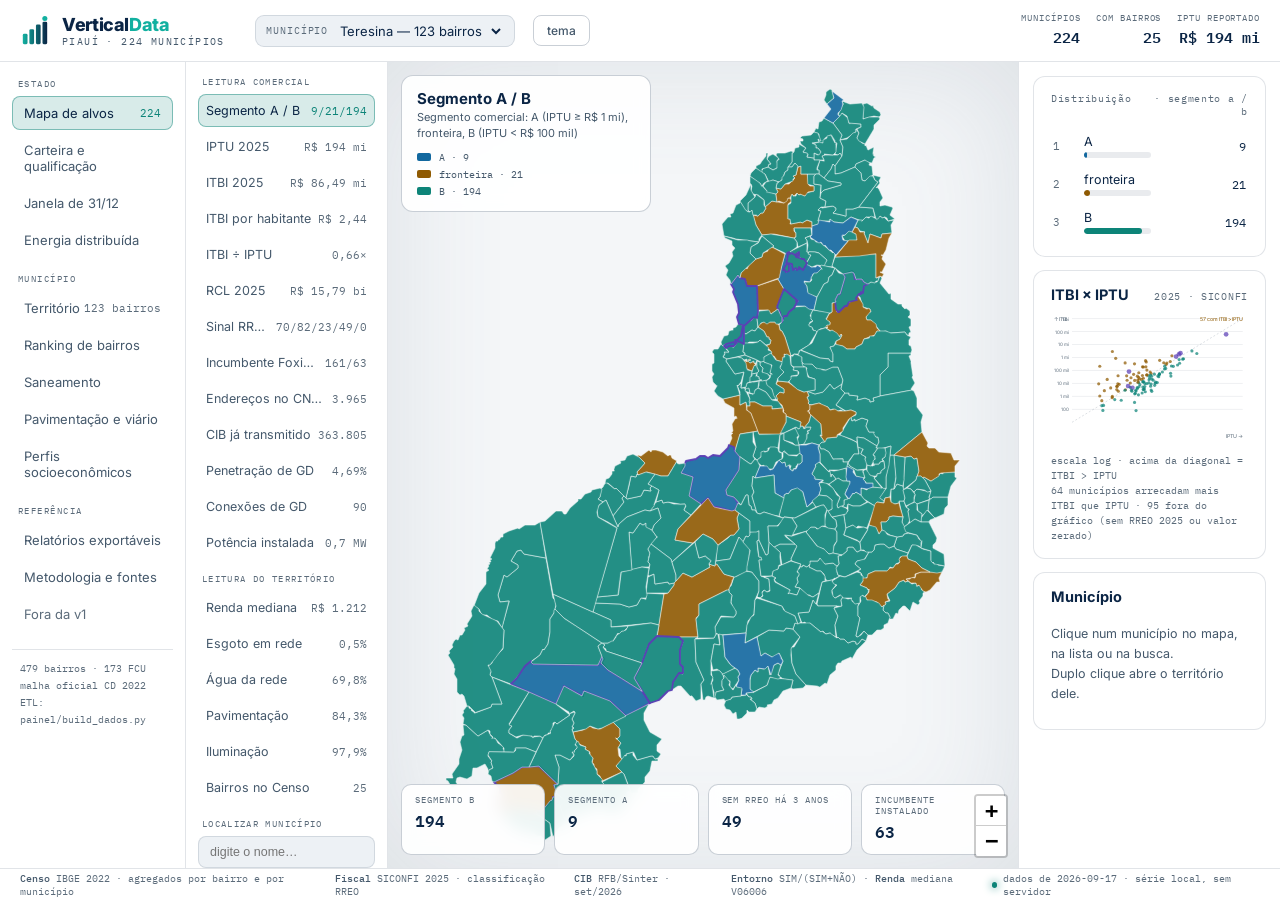
==== painel/index.html @ 21367774 "Análise das fontes propostas: 4 erros, 4 omissões, 1 limitação derrubada Verificado na fonte. A list" ====
<!DOCTYPE html>
<html lang="pt-BR">
<head>
<meta charset="UTF-8">
<meta name="viewport" content="width=device-width, initial-scale=1.0">
<title>Vertical Data · Piauí</title>
<link rel="icon" href='data:image/svg+xml,%3Csvg xmlns="http://www.w3.org/2000/svg" viewBox="0 0 32 32"%3E%3Crect width="32" height="32" rx="7" fill="%230B2545"/%3E%3Cg fill="%2312B0A0"%3E%3Crect x="5.5" y="19" width="4" height="9" rx="1.2" opacity=".55"/%3E%3Crect x="11" y="15" width="4" height="13" rx="1.2" opacity=".75"/%3E%3Crect x="16.5" y="11" width="4" height="17" rx="1.2"/%3E%3Crect x="22" y="8" width="4" height="20" rx="1.2" fill="%23EAF2F8"/%3E%3C/g%3E%3Ccircle cx="24" cy="4.6" r="2.4" fill="%2312B0A0"/%3E%3C/svg%3E'>
<link rel="preconnect" href="https://fonts.googleapis.com">
<link href="https://fonts.googleapis.com/css2?family=Inter:wght@400;500;600;700;800&family=IBM+Plex+Mono:wght@400;500;600&display=swap" rel="stylesheet">
<!-- Leaflet vendorizado: o painel roda sem internet (demonstração em prefeitura não depende de wifi) -->
<link rel="stylesheet" href="vendor/leaflet/leaflet.css">
<script src="vendor/leaflet/leaflet.js"></script>
<style>
/* Tema CLARO na raiz; o escuro é redefinido nos dois blocos abaixo. Toda cor
   usada pelo mapa e pelos gráficos também é token — o JS lê daqui, para não
   existir uma paleta de CSS e outra de JavaScript. */
/* VD:INICIO */
/* Vertical Data — tokens de marca. FONTE ÚNICA.
 *
 * Este arquivo é o original. As páginas não o importam por <link>: elas trazem
 * uma cópia embutida entre os marcadores VD:INICIO e VD:FIM, escrita por
 * `python3 marca/aplicar.py`. É assim porque painel e coletor são aplicações de
 * arquivo único de propósito — abrem por file:// numa prefeitura sem wifi.
 *
 * Mudou uma cor? Mude AQUI e rode `python3 marca/aplicar.py`. Editar o bloco
 * embutido à mão é o que faz as duas páginas divergirem em silêncio.
 *
 * As cores vêm medidas do PDF de marca (.orca/drops/Vertical-Data-Logomarcas.pdf),
 * não estimadas de screenshot: navy #0B2545, teal #12B0A0, linha #E2E6EA,
 * superfície #F4F6F8, texto fraco #5B6B7A, azul de apoio #12689F.
 */
:root{
 /* ---- marca: os valores exatos do PDF, nunca ajustados ---- */
 --vd-navy:#0B2545;
 --vd-teal:#12B0A0;
 --vd-azul:#12689F;

 /* ---- superfície e tinta, tema claro ---- */
 --vd-bg:#F4F6F8;          /* fundo da página (a superfície do PDF) */
 --vd-painel:#FFFFFF;
 --vd-painel2:#EDF1F5;
 --vd-linha:rgba(11,37,69,.12);
 --vd-linha2:rgba(11,37,69,.22);
 --vd-tinta:#0B2545;       /* 15,4:1 sobre branco */
 --vd-tinta2:#44586B;      /*  7,4:1 */
 --vd-tinta3:#5B6B7A;      /*  5,5:1 — o cinza do próprio PDF */

 /* O teal da marca dá 2,71:1 sobre branco: serve para FORMA (logo, barra,
    preenchimento), não para TEXTO. Quem carrega texto e link no tema claro é
    este irmão escurecido, a 4,58:1. Duas variáveis porque são dois usos. */
 --vd-acento:#0D8478;      /* teal de interface — texto, link, foco */
 --vd-acento-forma:#12B0A0;/* teal de marca — ícone, barra, preenchimento */

 --vd-ambar:#8F5A02;       /* 5,8:1 */
 --vd-vermelho:#C03A24;    /* 5,4:1 */
 --vd-violeta:#5B3FB5;

 --vd-trilho:rgba(11,37,69,.09);
 --vd-veu:rgba(8,22,40,.5);
 --vd-vinheta:rgba(92,110,128,.16);
 --vd-borda-mapa:rgba(255,255,255,.85);
 --vd-grade:rgba(11,37,69,.10);
 --vd-grade-forte:rgba(11,37,69,.22);
 --vd-sel:#0B2545;
 --vd-semdado:#C6CED6;     /* ausência de dado: família própria, cinza frio */

 /* ---- rampas de dado ----
    CAR (carência): divergente, 1º quintil vermelho — o pior é o mais escuro.
    MAG (magnitude): matiz único, a do teal da marca — IPTU baixo é o ALVO,
    não um problema, então não pode ser pintado de vermelho.
    A direção é semântica e não muda com a marca; só o matiz mudou. */
 --vd-car-1:#C03A24;--vd-car-2:#C98518;--vd-car-3:#8AA64A;--vd-car-4:#3FA58F;--vd-car-5:#0D8478;
 --vd-mag-1:#D6F0EC;--vd-mag-2:#A5DFD8;--vd-mag-3:#6CC7BD;--vd-mag-4:#2FA697;--vd-mag-5:#0B6E64;

 /* ---- categórica de gráfico ----
    Ordem FIXA, nunca ciclada: a 6ª série vira "outros", não uma cor nova.
    Não são os tokens de interface: o teal de texto (--vd-acento) tem cromo
    baixo demais e lê como cinza num preenchimento, então o slot 3 usa o teal
    de FORMA. Validado: faixa de luminosidade, piso de cromo, separação sob
    daltonismo (pior par ΔE 19,7) e contraste. O slot 3 fica em 2,71:1 sobre
    branco — por isso toda série leva rótulo direto e existe visão de tabela. */
 --vd-cat-1:#12689F;--vd-cat-2:#8F5A02;--vd-cat-3:#12B0A0;--vd-cat-4:#5B3FB5;--vd-cat-5:#C03A24;

 /* ---- tipografia ---- */
 --vd-fonte:'Inter','Helvetica Neue',Arial,sans-serif;
 --vd-mono:'IBM Plex Mono',ui-monospace,monospace;
}

/* Tema escuro. O navy da marca vira a SUPERFÍCIE do painel, e o fundo da página
   desce mais um degrau — senão painel e fundo encostam e a hierarquia some. */
@media (prefers-color-scheme:dark){
 :root:not([data-theme="light"]){
  --vd-bg:#071A2E;
  --vd-painel:#0B2545;
  --vd-painel2:#123156;
  --vd-linha:rgba(232,238,244,.10);
  --vd-linha2:rgba(232,238,244,.18);
  --vd-tinta:#E8EEF4;      /* 13,2:1 sobre o navy */
  --vd-tinta2:#93AAC0;     /*  6,4:1 */
  --vd-tinta3:#7C93A9;     /*  4,8:1 */
  --vd-acento:#2FD5C0;     /*  8,4:1 — aqui o teal claro é que carrega texto */
  --vd-acento-forma:#2FD5C0;
  --vd-azul:#67B6EC;
  --vd-ambar:#F2B544;
  --vd-vermelho:#FF7A63;
  --vd-violeta:#B79CFF;
  --vd-trilho:rgba(232,238,244,.09);
  --vd-veu:rgba(4,13,24,.82);
  --vd-vinheta:rgba(4,13,24,.8);
  --vd-borda-mapa:rgba(7,26,46,.85);
  --vd-grade:rgba(232,238,244,.08);
  --vd-grade-forte:rgba(232,238,244,.18);
  --vd-sel:#E8EEF4;
  --vd-semdado:#34404E;
  --vd-car-1:#FF7A63;--vd-car-2:#F2B544;--vd-car-3:#8FB06E;--vd-car-4:#4FC9B5;--vd-car-5:#35D6C2;
  --vd-mag-1:#0E3A35;--vd-mag-2:#14574F;--vd-mag-3:#1A7A6E;--vd-mag-4:#23A796;--vd-mag-5:#35D6C2;
  /* Passos de gráfico no escuro são ESCOLHIDOS, não invertidos: a faixa de
     luminosidade para gráfico é L 0,48–0,67, mais escura que a dos tokens de
     interface (0,70–0,81). Usar os de interface aqui reprova. */
  --vd-cat-1:#4695CB;--vd-cat-2:#BD8A2E;--vd-cat-3:#1CA392;--vd-cat-4:#8F73D9;--vd-cat-5:#DE5D43;
 }
}
:root[data-theme="dark"]{
 --vd-bg:#071A2E;
 --vd-painel:#0B2545;
 --vd-painel2:#123156;
 --vd-linha:rgba(232,238,244,.10);
 --vd-linha2:rgba(232,238,244,.18);
 --vd-tinta:#E8EEF4;
 --vd-tinta2:#93AAC0;
 --vd-tinta3:#7C93A9;
 --vd-acento:#2FD5C0;
 --vd-acento-forma:#2FD5C0;
 --vd-azul:#67B6EC;
 --vd-ambar:#F2B544;
 --vd-vermelho:#FF7A63;
 --vd-violeta:#B79CFF;
 --vd-trilho:rgba(232,238,244,.09);
 --vd-veu:rgba(4,13,24,.82);
 --vd-vinheta:rgba(4,13,24,.8);
 --vd-borda-mapa:rgba(7,26,46,.85);
 --vd-grade:rgba(232,238,244,.08);
 --vd-grade-forte:rgba(232,238,244,.18);
 --vd-sel:#E8EEF4;
 --vd-semdado:#34404E;
 --vd-car-1:#FF7A63;--vd-car-2:#F2B544;--vd-car-3:#8FB06E;--vd-car-4:#4FC9B5;--vd-car-5:#35D6C2;
 --vd-mag-1:#0E3A35;--vd-mag-2:#14574F;--vd-mag-3:#1A7A6E;--vd-mag-4:#23A796;--vd-mag-5:#35D6C2;
 --vd-cat-1:#4695CB;--vd-cat-2:#BD8A2E;--vd-cat-3:#1CA392;--vd-cat-4:#8F73D9;--vd-cat-5:#DE5D43;
}
/* VD:FIM */

/* Apelidos locais → marca. Declarados UMA vez: os `--vd-*` já trocam sozinhos
   entre claro e escuro, então não existe mais um bloco de tema por página.
   O JS lê estes mesmos nomes por getComputedStyle — uma paleta só. */
:root{
 --bg:var(--vd-bg);--panel:var(--vd-painel);--panel2:var(--vd-painel2);
 --line:var(--vd-linha);--line2:var(--vd-linha2);
 --ink:var(--vd-tinta);--mut:var(--vd-tinta2);--dim:var(--vd-tinta3);
 --teal:var(--vd-acento);--amber:var(--vd-ambar);--red:var(--vd-vermelho);
 --blue:var(--vd-azul);--violet:var(--vd-violeta);
 --trilho:var(--vd-trilho);--vinheta:var(--vd-vinheta);--veu:var(--vd-veu);
 --borda-mapa:var(--vd-borda-mapa);--eixo:var(--vd-tinta3);
 --grade:var(--vd-grade);--grade-forte:var(--vd-grade-forte);
 --sel:var(--vd-sel);--semdado:var(--vd-semdado);
 --car-1:var(--vd-car-1);--car-2:var(--vd-car-2);--car-3:var(--vd-car-3);--car-4:var(--vd-car-4);--car-5:var(--vd-car-5);
 --mag-1:var(--vd-mag-1);--mag-2:var(--vd-mag-2);--mag-3:var(--vd-mag-3);--mag-4:var(--vd-mag-4);--mag-5:var(--vd-mag-5);
 --f-disp:var(--vd-fonte);--f-body:var(--vd-fonte);--f-mono:var(--vd-mono);
}
*{box-sizing:border-box;margin:0;padding:0}
html,body{height:100%}
body{background:var(--bg);color:var(--ink);font-family:var(--f-body);overflow:hidden;
 background-image:linear-gradient(var(--grade) 1px,transparent 1px),linear-gradient(90deg,var(--grade) 1px,transparent 1px);
 background-size:44px 44px}
.app{display:grid;grid-template-columns:246px 1fr;grid-template-rows:62px 1fr 32px;height:100vh}
a{color:var(--teal)}
/* header */
header{grid-column:1/3;display:flex;align-items:center;gap:18px;padding:0 20px;border-bottom:1px solid var(--line);background:var(--panel)}
.logo{display:flex;align-items:center;gap:12px}
.logo .sig{width:30px;height:30px;flex:none;display:block}
.logo h1{letter-spacing:-.02em}
.logo h1 span{color:var(--vd-acento-forma)}
.logo h1{font-family:var(--f-disp);font-size:18px;font-weight:800}
.logo .sub{font-size:10px;color:var(--mut);font-family:var(--f-mono);letter-spacing:.14em;text-transform:uppercase}
.munpick{display:flex;align-items:center;gap:8px;margin-left:12px;background:var(--panel2);border:1px solid var(--line);border-radius:9px;padding:6px 10px;min-width:0}
.munpick label{font-size:9.5px;color:var(--dim);font-family:var(--f-mono);letter-spacing:.1em;text-transform:uppercase;flex:none}
.munpick select{background:transparent;border:none;color:var(--ink);font-family:var(--f-body);font-size:13px;outline:none;max-width:230px;min-width:0;flex:1 1 0}
.munpick select option{background:var(--vd-painel);color:var(--vd-tinta)}
.hk{display:flex;gap:22px;margin-left:auto;min-width:0}
.hk .i{text-align:right}
.hk .l{font-size:9px;color:var(--dim);font-family:var(--f-mono);letter-spacing:.1em;text-transform:uppercase}
.hk .v{font-family:var(--f-mono);font-size:16px;font-weight:600;margin-top:2px}
/* nav */
nav{border-right:1px solid var(--line);padding:14px 12px;overflow-y:auto;background:var(--panel)}
.nav-l{font-size:9px;color:var(--dim);font-family:var(--f-mono);letter-spacing:.16em;text-transform:uppercase;margin:16px 6px 7px}
.nav-l:first-child{margin-top:2px}
/* box-sizing depois de `all:unset`: o reset devolve a propriedade a content-box
   e o `*{box-sizing:border-box}` do topo não vale mais aqui. Sem isto, width:100%
   soma os 22px de padding e o botão vaza da coluna. */
nav button{all:unset;box-sizing:border-box;display:flex;align-items:center;justify-content:space-between;width:100%;padding:8px 11px;border-radius:8px;cursor:pointer;font-size:13px;color:var(--mut);border:1px solid transparent;transition:.14s;margin-bottom:3px}
nav button:hover{color:var(--ink);background:color-mix(in srgb,var(--teal) 10%,transparent)}
nav button.on{color:var(--ink);background:color-mix(in srgb,var(--teal) 16%,transparent);border-color:color-mix(in srgb,var(--teal) 45%,transparent)}
nav button .c{font-family:var(--f-mono);font-size:10.5px;color:var(--dim)}
nav button.on .c{color:var(--teal)}
nav button.frozen{color:var(--dim)}
.navfoot{margin-top:18px;padding:10px 8px;border-top:1px solid var(--line);font-size:10px;color:var(--dim);font-family:var(--f-mono);line-height:1.7}
/* main */
main{overflow-y:auto;position:relative}
.page{display:none;padding:20px 24px 40px}
.page.on{display:block}
.page.full{padding:0;height:100%}
.topbar{display:flex;align-items:flex-start;gap:16px;margin-bottom:16px}
.topbar h2{font-family:var(--f-disp);font-size:22px;font-weight:800}
.topbar .meta{font-size:12px;color:var(--mut);margin-top:3px;max-width:820px;line-height:1.55}
.chip{margin-left:auto;flex:none;display:inline-flex;align-items:center;gap:7px;font-family:var(--f-mono);font-size:9.5px;letter-spacing:.09em;text-transform:uppercase;padding:6px 11px;border-radius:999px;border:1px solid}
.chip .d{width:7px;height:7px;border-radius:2px}
.chip.real{color:var(--teal);border-color:color-mix(in srgb,var(--teal) 50%,transparent);background:color-mix(in srgb,var(--teal) 11%,transparent)}
.chip.real .d{background:var(--teal)}
.chip.hip{color:var(--amber);border-color:color-mix(in srgb,var(--amber) 40%,transparent);background:color-mix(in srgb,var(--amber) 9%,transparent)}
.chip.hip .d{background:var(--amber)}
.chip.frz{color:var(--red);border-color:color-mix(in srgb,var(--red) 35%,transparent);background:color-mix(in srgb,var(--red) 8%,transparent)}
.chip.frz .d{background:var(--red)}
/* cards / grids */
.grid{display:grid;gap:14px}
.g2{grid-template-columns:repeat(2,1fr)}.g3{grid-template-columns:repeat(3,1fr)}.g4{grid-template-columns:repeat(4,1fr)}
.card{background:var(--panel);border:1px solid var(--line);border-radius:12px;padding:15px 17px}
.card h3{font-family:var(--f-disp);font-size:14.5px;font-weight:700;display:flex;align-items:baseline;justify-content:space-between;gap:10px;margin-bottom:9px}
.card h3 span{font-size:10px;color:var(--dim);font-family:var(--f-mono);letter-spacing:.07em;font-weight:400;text-align:right}
.card p.desc{font-size:12px;color:var(--mut);line-height:1.6;margin-bottom:10px}
/* legenda sob gráfico: o que o leitor precisa saber para não ler errado */
.nota{margin-top:9px;padding-top:9px;border-top:1px solid var(--line);font-size:11px;line-height:1.6;color:var(--dim)}
.nota b{color:var(--mut)}
.card .ctl{display:flex;gap:6px;margin-bottom:6px}
.btn.ghost.on{background:color-mix(in srgb,var(--teal) 18%,transparent);color:var(--ink)}
.kpi{background:var(--panel);border:1px solid var(--line);border-radius:12px;padding:13px 15px}
.kpi .l{font-size:9.5px;color:var(--dim);font-family:var(--f-mono);letter-spacing:.11em;text-transform:uppercase}
.kpi .v{font-family:var(--f-mono);font-size:23px;font-weight:600;margin-top:4px}
.kpi .x{font-size:11px;color:var(--mut);margin-top:3px;line-height:1.45}
.kpi.warn .v{color:var(--amber)}.kpi.bad .v{color:var(--red)}.kpi.good .v{color:var(--teal)}
/* tabelas */
table{width:100%;border-collapse:collapse;font-size:12.5px}
th{text-align:left;font-family:var(--f-mono);font-size:9.5px;letter-spacing:.09em;text-transform:uppercase;color:var(--dim);padding:8px 8px;border-bottom:1px solid var(--line2);cursor:pointer;white-space:nowrap;position:sticky;top:0;background:var(--panel)}
th:hover{color:var(--mut)}
th.num,td.num{text-align:right;font-family:var(--f-mono);white-space:nowrap}
td{padding:7px 8px;border-bottom:1px solid var(--line)}
tbody tr{cursor:pointer}
tbody tr:hover{background:color-mix(in srgb,var(--teal) 8%,transparent)}
tbody tr.sel{background:color-mix(in srgb,var(--teal) 14%,transparent)}
.tw{max-height:calc(100vh - 330px);overflow:auto;border:1px solid var(--line);border-radius:12px;background:var(--panel)}
/* controles */
.ctl{display:flex;flex-wrap:wrap;gap:8px;align-items:center;margin-bottom:12px}
.ctl select,.ctl input{background:var(--panel2);border:1px solid var(--line);border-radius:8px;color:var(--ink);font-family:var(--f-body);font-size:12.5px;padding:7px 10px;outline:none}
.ctl select:focus,.ctl input:focus{border-color:color-mix(in srgb,var(--teal) 55%,transparent)}
.btn{all:unset;box-sizing:border-box;cursor:pointer;background:color-mix(in srgb,var(--teal) 16%,transparent);border:1px solid color-mix(in srgb,var(--teal) 45%,transparent);color:var(--teal);border-radius:8px;padding:7px 13px;font-size:12px;font-weight:500}
.btn:hover{background:color-mix(in srgb,var(--teal) 26%,transparent)}
.btn.ghost{background:transparent;border-color:var(--line2);color:var(--mut)}
.btn.ghost.on{color:var(--teal);border-color:color-mix(in srgb,var(--teal) 50%,transparent);background:color-mix(in srgb,var(--teal) 12%,transparent)}
.btn:disabled{opacity:.4;cursor:not-allowed}
/* barras / listas */
.bar{height:6px;border-radius:3px;background:var(--trilho);overflow:hidden}
.bar i{display:block;height:100%;border-radius:3px;transition:width .5s cubic-bezier(.2,.8,.2,1)}
.rrow{display:grid;grid-template-columns:22px 1fr 86px;align-items:center;gap:9px;padding:7px 2px;border-radius:6px;cursor:pointer}
.rrow:hover{background:color-mix(in srgb,var(--teal) 9%,transparent)}
.rrow.sel{background:color-mix(in srgb,var(--teal) 18%,transparent);outline:1px solid color-mix(in srgb,var(--teal) 45%,transparent)}
.rrow .i{font-family:var(--f-mono);font-size:11px;color:var(--dim)}
.rrow .n{font-size:12.5px;overflow:hidden;text-overflow:ellipsis;white-space:nowrap}
.rrow .val{font-family:var(--f-mono);font-size:12px;text-align:right}
.hrow{display:grid;grid-template-columns:150px 1fr 60px;gap:10px;align-items:center;padding:5px 0;font-size:12px;color:var(--mut)}
.hrow b{font-family:var(--f-mono);font-size:12px;color:var(--ink);text-align:right;font-weight:500}
/* badges */
.tag{display:inline-block;font-family:var(--f-mono);font-size:9.5px;letter-spacing:.06em;padding:2px 7px;border-radius:5px;border:1px solid var(--line2);color:var(--mut);white-space:nowrap}
.tag.a{color:var(--blue);border-color:rgba(92,184,255,.35)}
.tag.b{color:var(--teal);border-color:color-mix(in srgb,var(--teal) 45%,transparent)}
.tag.f{color:var(--amber);border-color:color-mix(in srgb,var(--amber) 40%,transparent)}
.tag.fox{color:var(--red);border-color:color-mix(in srgb,var(--red) 35%,transparent)}
.tag.pil{color:var(--violet);border-color:rgba(183,156,255,.4)}
.tag.warn{color:var(--amber);border-color:color-mix(in srgb,var(--amber) 35%,transparent);background:color-mix(in srgb,var(--amber) 8%,transparent)}
/* mapa */
.maplay{display:grid;grid-template-columns:230px 1fr 320px;height:100%}
.maprail{border-right:1px solid var(--line);padding:14px 12px;overflow-y:auto;background:var(--panel)}
.maprail .rl{font-size:9px;color:var(--dim);font-family:var(--f-mono);letter-spacing:.15em;text-transform:uppercase;margin:14px 4px 7px}
.maprail .rl:first-child{margin-top:0}
.ind button{all:unset;box-sizing:border-box;display:flex;align-items:center;justify-content:space-between;width:100%;padding:8px 11px;border-radius:8px;cursor:pointer;font-size:12.5px;color:var(--mut);border:1px solid transparent;margin-bottom:3px}
.ind button:hover{color:var(--ink);background:color-mix(in srgb,var(--teal) 10%,transparent)}
.ind button.on{color:var(--ink);background:color-mix(in srgb,var(--teal) 16%,transparent);border-color:color-mix(in srgb,var(--teal) 45%,transparent)}
.ind button>span:first-child{overflow:hidden;text-overflow:ellipsis;white-space:nowrap}
.ind button .v{font-family:var(--f-mono);font-size:11px;color:var(--dim);flex:none;margin-left:8px}
.ind button.on .v{color:var(--teal)}
.search{position:relative;margin-bottom:6px}
.search input{width:100%;background:var(--panel2);border:1px solid var(--line);border-radius:8px;color:var(--ink);font-size:12.5px;padding:8px 11px;outline:none}
.sug{position:absolute;top:calc(100% + 4px);left:0;right:0;background:var(--panel2);border:1px solid var(--line2);border-radius:8px;z-index:1200;max-height:220px;overflow:auto;display:none}
.sug div{padding:7px 11px;font-size:12px;cursor:pointer;color:var(--mut)}
.sug div:hover{background:color-mix(in srgb,var(--teal) 12%,transparent);color:var(--ink)}
.mapwrap{position:relative;background:var(--bg)}
.mapc{position:absolute;inset:0}
.leaflet-container{background:transparent;font-family:var(--f-body)}
.mapvign{position:absolute;inset:0;pointer-events:none;box-shadow:inset 0 0 120px var(--vinheta)}
.hud{position:absolute;top:13px;left:13px;z-index:800;background:color-mix(in srgb,var(--panel) 92%,transparent);backdrop-filter:blur(8px);border:1px solid var(--line2);border-radius:12px;padding:13px 15px;min-width:205px;max-width:250px}
.hud .t{font-family:var(--f-disp);font-size:15px;font-weight:700}
.hud .s{font-size:11px;color:var(--mut);margin-top:2px;line-height:1.45}
.hud .leg{margin-top:9px;display:flex;flex-direction:column;gap:4px}
.hud .leg .r{display:flex;align-items:center;gap:8px;font-family:var(--f-mono);font-size:10px;color:var(--mut)}
.hud .leg .sw{width:14px;height:8px;border-radius:2px;flex:none}
.hint{position:absolute;top:13px;right:13px;z-index:800;font-family:var(--f-mono);font-size:10px;color:var(--dim);background:color-mix(in srgb,var(--panel) 88%,transparent);padding:6px 10px;border-radius:8px;border:1px solid var(--line)}
.kstrip{position:absolute;bottom:13px;left:13px;right:13px;z-index:800;display:flex;gap:9px;pointer-events:none}
.kc{flex:1;background:color-mix(in srgb,var(--panel) 92%,transparent);backdrop-filter:blur(8px);border:1px solid var(--line2);border-radius:10px;padding:9px 13px;pointer-events:auto}
.kc .l{font-size:9px;color:var(--dim);font-family:var(--f-mono);letter-spacing:.11em;text-transform:uppercase}
.kc .v{font-family:var(--f-mono);font-size:18px;font-weight:600;margin-top:2px}
.kc .x{font-size:10px;color:var(--mut);margin-top:2px}
.mtip{background:var(--panel2)!important;border:1px solid var(--line2)!important;color:var(--ink)!important;border-radius:10px!important;padding:8px 11px!important;font-size:12px!important;box-shadow:0 8px 30px rgba(0,0,0,.5)!important}
.mtip b{color:var(--teal)}
.leaflet-tooltip-top:before{border-top-color:var(--line2)!important}
.mapside{border-left:1px solid var(--line);overflow-y:auto;padding:14px;display:flex;flex-direction:column;gap:13px;background:var(--panel)}
.dtl .nm{font-family:var(--f-disp);font-size:18px;font-weight:800;line-height:1.2}
.dtl .cd{font-family:var(--f-mono);font-size:10px;color:var(--dim);margin:3px 0 9px}
.drow{display:grid;grid-template-columns:1fr 108px;gap:9px;align-items:center;padding:6px 0;border-top:1px solid var(--line)}
.drow .l{font-size:11.5px;color:var(--mut)}
.drow .val{font-family:var(--f-mono);font-size:12px;text-align:right;line-height:1.4}
.drow .tr{position:relative;height:6px;background:var(--trilho);border-radius:3px;grid-column:1/3}
.drow .tr i{position:absolute;left:0;top:0;bottom:0;border-radius:3px}
.drow .tr u{position:absolute;top:-3px;width:2px;height:12px;background:var(--ink);opacity:.5}
.empty{color:var(--mut);font-size:12.5px;padding:10px 0;line-height:1.6}
/* prosa */
.prosa{max-width:900px;font-size:13px;line-height:1.72;color:var(--mut)}
.prosa h4{font-family:var(--f-disp);color:var(--ink);font-size:15px;margin:18px 0 7px}
.prosa p{margin-bottom:9px}
.prosa ul{margin:0 0 10px 18px}
.prosa li{margin-bottom:5px}
.prosa b,.prosa strong{color:var(--ink);font-weight:600}
.prosa code{font-family:var(--f-mono);font-size:11.5px;color:var(--teal);background:color-mix(in srgb,var(--teal) 11%,transparent);padding:1px 5px;border-radius:4px}
.quote{border-left:2px solid var(--teal);padding:8px 0 8px 14px;margin:12px 0;color:var(--ink);font-size:13.5px;line-height:1.65}
/* footer */
footer{grid-column:1/3;display:flex;align-items:center;gap:20px;padding:0 20px;border-top:1px solid var(--line);font-family:var(--f-mono);font-size:10px;color:var(--dim);background:var(--panel)}
footer b{color:var(--mut);font-weight:500}
footer .st{margin-left:auto;display:flex;gap:6px;align-items:center}
footer .led{width:6px;height:6px;border-radius:50%;background:var(--teal);box-shadow:0 0 8px var(--teal);animation:pl 2.6s infinite}
@keyframes pl{0%,100%{opacity:1}50%{opacity:.3}}
/* modal do CSV */
.modal{position:fixed;inset:0;z-index:3000;background:var(--veu);display:flex;align-items:center;justify-content:center;padding:20px}
.modal[hidden]{display:none}
.modalbox{background:var(--panel);border:1px solid var(--line2);border-radius:14px;padding:18px;width:min(860px,100%);max-height:86vh;display:flex;flex-direction:column}
.modalbox h3{font-family:var(--f-disp);font-size:15px;font-weight:700;display:flex;justify-content:space-between;align-items:center;gap:12px;margin-bottom:8px}
.modalbox textarea{flex:1;min-height:240px;background:var(--panel2);color-scheme:light dark;border:1px solid var(--line);border-radius:10px;color:var(--ink);
 font-family:var(--f-mono);font-size:11.5px;line-height:1.5;padding:12px;resize:vertical;outline:none;white-space:pre}
::-webkit-scrollbar{width:9px;height:9px}::-webkit-scrollbar-thumb{background:var(--line2);border-radius:5px}
/* a animação NÃO toca em opacity: conteúdo que só aparece se um keyframe rodar
   some em navegador com movimento reduzido ou em captura headless */
.fade{animation:fi .4s ease both}
@keyframes fi{from{transform:translateY(7px)}to{transform:none}}
/* responsivo: o painel precisa caber em notebook de 1280 e em tela cheia de 1920 */
@media (max-width:1560px){
 .app{grid-template-columns:214px 1fr}
 .maplay{grid-template-columns:218px 1fr 296px}
 .ind button{padding:8px 9px}
 .hk{gap:16px}.hk .v{font-size:15px}
 .g4{grid-template-columns:repeat(2,1fr)}
}
@media (max-width:1280px){
 .app{grid-template-columns:186px 1fr}
 .maplay{grid-template-columns:202px 1fr 262px}
 .ind button{padding:8px 7px}
 .ind button .v{margin-left:6px}
 .munpick select{max-width:168px}
 .hk .i:nth-child(n+4){display:none}
 .g3{grid-template-columns:repeat(2,1fr)}
 .kc .v{font-size:16px}.kc .x{display:none}
 .hint{display:none}   /* colide com o HUD quando o mapa fica estreito */
}
@media (max-width:1060px){
 .maplay{grid-template-columns:0 1fr 240px}
 .maprail{display:none}
 .g2,.g3,.g4{grid-template-columns:1fr}
}
/* telefone e tablet estreito: o painel deixa de ser uma tela só e passa a rolar.
   O mapa ganha altura fixa; o menu vira uma faixa horizontal. */
@media (max-width:760px){
 html,body{height:auto}
 body{overflow:auto}
 .app{grid-template-columns:1fr;grid-template-rows:auto auto 1fr auto;min-height:100%}
 /* trilha de grid tem mínimo automático igual ao min-content dos filhos: sem
    isto, um cabeçalho que não encolhe estica a página e ela rola de lado */
 .app>*{min-width:0}
 header{grid-column:1;flex-wrap:wrap;height:auto;padding:12px 16px;gap:10px}
 .munpick{margin-left:0;flex:1 1 100%}
 .munpick select{max-width:none;width:100%}
 .hk{margin-left:0;width:100%;gap:14px;overflow-x:auto;padding-bottom:2px}
 .hk .i{text-align:left;flex:none}
 .hk .i:nth-child(n+4){display:flex;flex-direction:column}
 nav{grid-column:1;border-right:none;border-bottom:1px solid var(--line);
  display:flex;gap:6px;overflow-x:auto;padding:10px 16px;white-space:nowrap}
 nav button{width:auto;flex:none;margin:0;padding:7px 12px;border:1px solid var(--line);gap:8px}
 .nav-l,.navfoot{display:none}
 main{grid-column:1}
 .page{padding:16px}
 .page.full{padding:0;height:auto}
 .maplay{grid-template-columns:1fr;grid-template-rows:auto auto;height:auto}
 /* no telefone a legenda sai de cima do mapa e vai para baixo dele: sobreposta,
    ela cobria um terço do território */
 .mapwrap{display:flex;flex-direction:column;height:auto}
 .mapc{position:static;height:56vh;min-height:300px}
 .mapvign,.hint{display:none}
 .hud{position:static;max-width:none;border-radius:0;border-left:none;border-right:none;border-top:none;order:2}
 .kstrip{order:3}
 .mapside{border-left:none;border-top:1px solid var(--line);padding:16px}
 .kstrip{position:static;flex-wrap:wrap;margin:0;padding:10px 12px;background:var(--panel)}
 .kc{min-width:44%}
 .hud{max-width:none;right:13px}
 .topbar{flex-wrap:wrap}
 .chip{margin-left:0}
 footer{grid-column:1;height:auto;flex-wrap:wrap;gap:6px 16px;padding:10px 16px;line-height:1.5}
 .drow{grid-template-columns:1fr 96px}
}
#boot{position:fixed;inset:0;display:grid;place-items:center;background:var(--bg);z-index:9999;font-family:var(--f-mono);color:var(--mut);font-size:13px;text-align:center;line-height:1.8}
</style>
</head>
<body>
<div id="boot">carregando dados do Censo 2022 e da qualificação fiscal…<br><span style="color:var(--dim);font-size:11px">se travar aqui, sirva a pasta por HTTP:<br><code>python3 -m http.server 8000</code> na raiz do projeto</span></div>

<div class="app">
<header>
 <div class="logo"><svg class="sig" viewBox="0 0 32 32" aria-hidden="true"><defs><linearGradient id="vdg" x1="3" y1="0" x2="29" y2="0" gradientUnits="userSpaceOnUse"><stop offset="0" stop-color="var(--vd-acento-forma)"/><stop offset="1" stop-color="var(--vd-tinta)"/></linearGradient></defs><g fill="url(#vdg)"><rect x="3" y="19" width="5" height="11" rx="1.4"/><rect x="10" y="14" width="5" height="16" rx="1.4"/><rect x="17" y="9" width="5" height="21" rx="1.4"/><rect x="24" y="6" width="5" height="24" rx="1.4"/></g><circle cx="26.5" cy="2.7" r="2.7" fill="var(--vd-acento-forma)"/></svg><div><h1>Vertical<span>Data</span></h1><div class="sub">Piauí · 224 municípios</div></div></div>
 <div class="munpick"><label>Município</label><select id="munSel"></select></div>
 <button class="btn ghost" id="tema" title="alternar tema" aria-label="alternar tema">tema</button>
 <div class="hk" id="hk"></div>
</header>

<nav>
 <div class="nav-l">Estado</div>
 <button data-pg="estado">Mapa de alvos <span class="c">224</span></button>
 <button data-pg="carteira">Carteira e qualificação</button>
 <button data-pg="janela">Janela de 31/12</button>
 <button data-pg="energia">Energia distribuída</button>
 <div class="nav-l">Município</div>
 <button data-pg="territorio">Território <span class="c" id="nvTer"></span></button>
 <button data-pg="ranking">Ranking de bairros</button>
 <button data-pg="saneamento">Saneamento</button>
 <button data-pg="viario">Pavimentação e viário</button>
 <button data-pg="perfis">Perfis socioeconômicos</button>
 <div class="nav-l">Referência</div>
 <button data-pg="relatorios">Relatórios exportáveis</button>
 <button data-pg="metodologia">Metodologia e fontes</button>
 <button data-pg="congelado" class="frozen">Fora da v1</button>
 <div class="navfoot" id="navfoot"></div>
</nav>

<main>
 <section class="page full" id="pg-estado">
  <div class="maplay">
   <div class="maprail">
    <div class="rl">Leitura comercial</div><div class="ind" id="indCom"></div>
    <div class="rl">Leitura do território</div><div class="ind" id="indCen"></div>
    <div class="rl">Localizar município</div>
    <div class="search"><input id="qMun" placeholder="digite o nome…" autocomplete="off"><div class="sug" id="sugMun"></div></div>
    <div class="rl">Realces</div>
    <button class="btn ghost on" id="hlPil" style="width:100%;margin-bottom:6px;text-align:center">Pilotos e alvos</button>
    <button class="btn ghost" id="hlFox" style="width:100%;text-align:center">Tenants Foxinline</button>
   </div>
   <div class="mapwrap">
    <div class="mapc" id="mapEstado"></div><div class="mapvign"></div>
    <div class="hud"><div class="t" id="hudET"></div><div class="s" id="hudES"></div><div class="leg" id="legE"></div></div>
    <div class="hint">clique para fixar · duplo clique abre o território</div>
    <div class="kstrip" id="kE"></div>
   </div>
   <div class="mapside">
    <div class="card"><h3><span id="rkETit">Maiores valores</span> <span id="rkETag"></span></h3><div id="rkE"></div></div>
    <div class="card"><h3>ITBI × IPTU <span>2025 · SICONFI</span></h3><svg id="scE" viewBox="0 0 300 200" style="width:100%"></svg>
     <div style="font-size:10px;color:var(--dim);font-family:var(--f-mono);margin-top:6px;line-height:1.5" id="scENota">escala log · acima da diagonal = ITBI &gt; IPTU</div></div>
    <div class="card dtl"><h3>Município <span id="dtlECd"></span></h3><div id="dtlE"></div></div>
   </div>
  </div>
 </section>

 <section class="page" id="pg-carteira"></section>
 <section class="page" id="pg-janela"></section>
 <section class="page" id="pg-energia"></section>

 <section class="page full" id="pg-territorio">
  <div class="maplay">
   <div class="maprail">
    <div id="terRailB">
     <div class="rl">Indicador</div><div class="ind" id="indT"></div>
     <div class="rl">Localizar bairro</div>
     <div class="search"><input id="qB" placeholder="digite o nome…" autocomplete="off"><div class="sug" id="sugB"></div></div>
     <button class="btn ghost on" id="tgFcu" style="width:100%;margin-top:10px;text-align:center">Favelas e comunidades</button>
    </div>
    <div class="navfoot" id="terFoot"></div>
   </div>
   <div class="mapwrap">
    <div class="mapc" id="mapTer"></div><div class="mapvign"></div>
    <div class="hud"><div class="t" id="hudTT"></div><div class="s" id="hudTS"></div><div class="leg" id="legT"></div></div>
    <div class="hint">clique no bairro para fixar · role para zoom</div>
    <div class="kstrip" id="kT"></div>
   </div>
   <div class="mapside">
    <div class="card"><h3><span id="rkTTit">Menores valores</span> <span id="rkTTag"></span></h3><div id="rkT"></div></div>
    <div class="card" id="cardScT"><h3>Renda mediana × esgoto <span>por bairro</span></h3><svg id="scT" viewBox="0 0 300 205" style="width:100%"></svg></div>
    <div class="card dtl"><h3><span id="dtlTTit">Bairro selecionado</span> <span id="dtlTCd"></span></h3><div id="dtlT"></div></div>
   </div>
  </div>
 </section>

 <section class="page" id="pg-ranking"></section>
 <section class="page" id="pg-saneamento"></section>
 <section class="page" id="pg-viario"></section>
 <section class="page" id="pg-perfis"></section>
 <section class="page" id="pg-relatorios"></section>
 <section class="page" id="pg-metodologia"></section>
 <section class="page" id="pg-congelado"></section>
</main>

<footer>
 <span><b>Censo</b> IBGE 2022 · agregados por bairro e por município</span>
 <span><b>Fiscal</b> SICONFI 2025 · classificação RREO</span>
 <span><b>CIB</b> RFB/Sinter · set/2026</span>
 <span><b>Entorno</b> SIM/(SIM+NÃO) · <b>Renda</b> mediana V06006</span>
 <span class="st"><span class="led"></span> <span id="stamp"></span></span>
</footer>
</div>

<script>
/* ============================================================ utilitários */
const $=s=>document.querySelector(s), $$=s=>[...document.querySelectorAll(s)];
const N=v=>v==null?'—':Math.round(v).toLocaleString('pt-BR');
const P1=v=>v==null?'—':v.toLocaleString('pt-BR',{maximumFractionDigits:1});
const PC=v=>v==null?'—':P1(v)+'%';
const PC2=v=>v==null?'—':v.toFixed(2).replace('.',',')+'%';
const MW=v=>v==null?'—':v.toLocaleString('pt-BR',{maximumFractionDigits:1})+' MW';
const RS=v=>v==null?'—':'R$ '+N(v);
/* per capita abaixo de R$ 10 perde o sentido com uma casa: P1(3,03) imprime "3" */
const RS2=v=>v==null?'—':'R$ '+v.toLocaleString('pt-BR',{minimumFractionDigits:2,maximumFractionDigits:2});
const MI=v=>v==null?'—':v>=1e9?'R$ '+(v/1e9).toLocaleString('pt-BR',{maximumFractionDigits:2})+' bi'
  :v>=1e6?'R$ '+(v/1e6).toLocaleString('pt-BR',{maximumFractionDigits:2})+' mi'
  :v>=1e3?'R$ '+(v/1e3).toLocaleString('pt-BR',{maximumFractionDigits:1})+' mil':'R$ '+N(v);
const X=v=>v==null?'—':(Math.round(v*100)/100).toLocaleString('pt-BR')+'×';
/* ITBI > IPTU só faz sentido com os dois reportados: `5 > null` seria true,
   porque o null vira 0 — e um município sem demonstrativo entraria na conta. */
const maisItbi=p=>p.itbi!=null&&p.iptu!=null&&p.itbi>p.iptu;
const esc=s=>String(s==null?'':s).replace(/[&<>"]/g,c=>({'&':'&amp;','<':'&lt;','>':'&gt;','"':'&quot;'}[c]));
/* Duas paletas, e a diferença é semântica, não estética:
   CAR lê CARÊNCIA — o 1º quintil (menor cobertura, menor renda) é o crítico;
   MAG lê MAGNITUDE — arrecadação e contagem, onde "pouco" não é "ruim":
   município com IPTU baixo é o alvo do Segmento B, não um problema.
   Os valores vêm dos tokens de CSS: é o mesmo lugar para os dois temas. */
let _cor={};
function tok(n){
 if(_cor[n]==null) _cor[n]=getComputedStyle(document.documentElement).getPropertyValue(n).trim();
 return _cor[n];
}
const rampa=p=>[1,2,3,4,5].map(i=>tok('--'+p+'-'+i));
let CAR=[],MAG=[],INV=[],SEMDADO='';
function lerPaleta(){
 _cor={};
 CAR=rampa('car'); MAG=rampa('mag'); INV=[...CAR].reverse(); SEMDADO=tok('--semdado');
 CAT_COR={'A':tok('--blue'),'fronteira':tok('--amber'),'B':tok('--teal'),
  '3 de 3':tok('--teal'),'falhou antes de 2025':CAR[2],'falhou em 2025':tok('--amber'),
  'nunca em 3 anos':tok('--red'),'sem host':tok('--teal'),'com host':tok('--red'),'sem dado':SEMDADO};
}
/* Três caminhos para o mesmo CSV, porque o ambiente decide qual existe.
   O que separa os casos não é o endereço, é o sandbox: dentro do visualizador de
   artifact o navegador recusa download iniciado pela página, e lá existe
   window.claude para pedir o salvamento à plataforma. Em qualquer outro lugar —
   servidor local, Cloudflare Pages, VPS — o download comum funciona. */
const SANDBOX=(()=>{try{return !!(window.claude&&window.claude.use)}catch(e){return false}})();
function baixarLocal(nome,texto){
 const b=new Blob(['﻿'+texto],{type:'text/csv;charset=utf-8'});
 const url=URL.createObjectURL(b);
 const a=document.createElement('a');a.href=url;a.download=nome;a.click();
 /* revogar aqui, na mesma volta do click, aborta o download em parte dos
    navegadores: o arquivo ainda não foi lido. Solta depois. */
 setTimeout(()=>URL.revokeObjectURL(url),60000);
}
async function baixarCsv(nome,linhas){
 const texto=linhas.join('\n');
 if(!SANDBOX){ baixarLocal(nome,texto); return }
 let dl=null;
 try{ dl=await window.claude.use('downloads') }catch(e){}
 if(dl){
  try{ await dl.save({filename:nome,data:'﻿'+texto}); return }
  catch(e){
   if(e&&e.code==='declined') return;              /* o viewer disse não */
   mostrarCsv(nome,texto,e&&e.message); return;
  }
 }
 mostrarCsv(nome,texto);
}
function mostrarCsv(nome,texto,motivo){
 let m=$('#csvModal');
 if(!m){
  m=document.createElement('div'); m.id='csvModal'; m.className='modal';
  m.innerHTML=`<div class="modalbox">
   <h3><span id="csvNome"></span> <button class="btn ghost" id="csvFecha">fechar</button></h3>
   <p class="desc" id="csvMotivo"></p>
   <textarea id="csvTxt" readonly spellcheck="false"></textarea>
   <div style="display:flex;gap:8px;margin-top:10px"><button class="btn" id="csvCopia">Copiar tudo</button>
   <span id="csvInfo" style="font-family:var(--f-mono);font-size:11px;color:var(--mut);align-self:center"></span></div></div>`;
  document.body.appendChild(m);
  m.onclick=e=>{if(e.target===m)m.hidden=true};
  $('#csvFecha').onclick=()=>{m.hidden=true};
  $('#csvCopia').onclick=async()=>{
   const t=$('#csvTxt'); t.select();
   try{await navigator.clipboard.writeText(t.value); $('#csvInfo').textContent='copiado'}
   catch(e){ $('#csvInfo').textContent='use Ctrl+C' }
  };
 }
 $('#csvMotivo').textContent=motivo
  ? 'Não deu para salvar o arquivo ('+motivo+'). O conteúdo está abaixo, para copiar.'
  : 'Selecione tudo e copie — ou rode o painel localmente, onde o botão baixa o arquivo.';
 $('#csvNome').textContent=nome;
 $('#csvTxt').value=texto;
 $('#csvInfo').textContent=texto.split('\n').length+' linhas';
 m.hidden=false;
}
const cs=v=>v==null?'':String(v).replace(/;/g,',');

/* ============================================================ estado global */
let META, CNEFE=null, GD=null, MUNF=[], MUN={}, SELMUN='2211001', SELM=null, KE='segmento';
let BAIRROS={}, FEATS=[], SELB=null, KT='renda_med';
let mapE=null, layE=null, mapT=null, layT=null, layFcu=null, fcuOn=true;
let hlPil=true, hlFox=false;

/* servido de painel/ na árvore local, da raiz na página publicada */
const CAMINHO_LAUDO=location.pathname.includes('/painel/')
 ? '../m0-conector/LAUDO-completude.html' : 'm0-conector/LAUDO-completude.html';
const PRAZO=new Date('2026-12-31T23:59:59');
const dias=Math.ceil((PRAZO-new Date())/864e5);

/* indicadores do mapa estadual ------------------------------------------- */
const IE={
 segmento:{l:'Segmento A / B',full:'Segmento comercial: A (IPTU ≥ R$ 1 mi), fronteira, B (IPTU < R$ 100 mil)',cat:1,cat_ord:['A','fronteira','B'],
   val:p=>p.segmento,fmt:v=>v||'—'},
 iptu:{l:'IPTU 2025',full:'IPTU arrecadado em 2025 (SICONFI, classificação RREO)',val:p=>p.iptu,fmt:MI,dir:1},
 itbi:{l:'ITBI 2025',full:'ITBI arrecadado em 2025 (SICONFI, classificação RREO)',val:p=>p.itbi,fmt:MI,dir:1},
 itbi_hab:{l:'ITBI por habitante',full:'ITBI 2025 ÷ população do Censo 2022 (V0001), recalculado aqui',val:p=>p.itbi_hab,fmt:RS2,dir:1},
 itbi_iptu:{l:'ITBI ÷ IPTU',full:'Razão ITBI/IPTU — acima de 1 a transmissão vale mais que a propriedade',val:p=>p.itbi_iptu,fmt:X,dir:1},
 rcl:{l:'RCL 2025',full:'Receita corrente líquida 2025 — capacidade de pagar, não de arrecadar IPTU',val:p=>p.rcl,fmt:MI,dir:1},
 rreo:{l:'Sinal RREO',full:'Entrega do demonstrativo fiscal obrigatório em 2023, 2024 e 2025',cat:1,
   cat_ord:['3 de 3','falhou antes de 2025','falhou em 2025','nunca em 3 anos','sem dado'],
   val:p=>rotRreo(p),fmt:v=>v},
 tenant_fox:{l:'Incumbente Foxinline',full:'Host municipal em Certificate Transparency (evidência forte p/ presença, fraca p/ ausência)',cat:1,cat_ord:['sem host','com host'],
   val:p=>p.tenant_fox?'com host':'sem host',fmt:v=>v},
 end:{l:'Endereços no CNEFE',full:'Endereços que o Censo 2022 enumerou, com coordenada — o volume que a remessa ao CADURB tem de cobrir',val:p=>p.end,fmt:N,dir:1},
 cib_ativo:{l:'CIB já transmitido',full:'Inscrições ativas no CIB (RFB/Sinter, set/2026) — no PI, só Teresina',val:p=>p.cib_ativo,fmt:N,dir:1},
 renda_med:{l:'Renda mediana',full:'Rendimento mediano do responsável pelo domicílio (V06006)',val:p=>p.renda_med,fmt:RS,dir:1,censo:1},
 esgoto:{l:'Esgoto em rede',full:'Domicílios com esgoto em rede geral ou pluvial (%)',val:p=>p.esgoto,fmt:PC,dir:1,censo:1},
 agua:{l:'Água da rede',full:'Domicílios com água da rede geral (%)',val:p=>p.agua,fmt:PC,dir:1,censo:1},
 pav:{l:'Pavimentação',full:'Domicílios em face com via pavimentada (%)',val:p=>p.pav,fmt:PC,dir:1,censo:1},
 ilum:{l:'Iluminação',full:'Domicílios em face com iluminação pública (%)',val:p=>p.ilum,fmt:PC,dir:1,censo:1},
 gd_pen:{l:'Penetração de GD',full:'Conexões de geração distribuída ÷ domicílios do Censo 2022 (%) — mercado já atendido',val:p=>p.gd_pen,fmt:PC2,dir:1,mag:1,gd:1},
 gd_n:{l:'Conexões de GD',full:'Empreendimentos de micro e minigeração conectados (ANEEL, município é o menor recorte)',val:p=>p.gd_n,fmt:N,dir:1,mag:1,gd:1},
 gd_mw:{l:'Potência instalada',full:'Potência instalada de geração distribuída, em MW (ANEEL)',val:p=>p.gd_mw,fmt:MW,dir:1,mag:1,gd:1},
 bairros:{l:'Bairros no Censo',full:'Bairros oficiais na malha CD2022 — define se o painel territorial funciona',val:p=>p.bairros,fmt:N,dir:1,censo:1,mag:1},
};
/* indicadores do mapa municipal ------------------------------------------ */
const IT={
 renda_med:{l:'Renda mediana',full:'Rendimento mediano mensal dos responsáveis (R$)',fmt:RS},
 esgoto:{l:'Esgoto em rede',full:'Domicílios com esgoto em rede geral (%)',fmt:PC},
 agua:{l:'Água da rede',full:'Domicílios com água da rede geral (%)',fmt:PC},
 pav:{l:'Pavimentação',full:'Domicílios em face com via pavimentada (%)',fmt:PC,ent:1},
 ilum:{l:'Iluminação',full:'Domicílios em face com iluminação pública (%)',fmt:PC,ent:1},
 calcada:{l:'Calçada',full:'Domicílios em face com calçada (%)',fmt:PC,ent:1},
 bueiro:{l:'Bueiro / drenagem',full:'Domicílios em face com bueiro (%)',fmt:PC,ent:1},
 rampa:{l:'Rampa p/ cadeirante',full:'Domicílios em face com rampa (%)',fmt:PC,ent:1},
};

/* ============================================================ carga */
async function carregar(){
 const [meta,mun,cne,gd]=await Promise.all([
   fetch('dados/meta.json').then(r=>r.json()),
   fetch('dados/municipios.json').then(r=>r.json()),
   fetch('dados/cnefe.json').then(r=>r.json()).catch(()=>null),
   fetch('dados/aneel.json').then(r=>r.json()).catch(()=>null)]);
 META=meta; CNEFE=cne; GD=gd; MUNF=mun.features.map(f=>({p:f.properties,geo:f.geometry}));
 /* o CNEFE entra como propriedade do município: é volume de cadastro, que é a
    unidade em que a remessa ao CADURB é medida e precificada */
 if(CNEFE) MUNF.forEach(f=>{const c=CNEFE.municipios[f.p.cd]; if(c) Object.assign(f.p,{
   end:c.end, end_dom:c.dom, end_estab:c.estab, end_obra:c.obra, end_agro:c.agro,
   end_urb:c.na_malha, end_fora:c.fora_da_malha, end_apto:c.apto})});
 /* ANEEL: geração distribuída. Município é o menor recorte que a base tem —
    o CEP dela vem mascarado nos 3 últimos dígitos. Nada disto desce a bairro. */
 if(GD) MUNF.forEach(f=>{const g=GD.municipios[f.p.cd]; if(g) Object.assign(f.p,{
   gd_n:g.n, gd_kw:g.kw, gd_mw:g.kw/1000, gd_pen:g.pen, gd_solar:g.solar,
   gd_micro:g.micro, gd_ano:g.ano, gd_classe:g.classe, gd_ultima:g.ultima})});
 MUNF.forEach(f=>MUN[f.p.cd]=f);
 $('#stamp').textContent='dados de '+META.gerado_em+' · série local, sem servidor';
 aplicarTema(lerTema(),false);
 $('#tema').onclick=alternarTema;
 /* sem escolha guardada, o painel segue o sistema — e só reage, não decide */
 matchMedia('(prefers-color-scheme: dark)').addEventListener('change',()=>{
  if(lerTema()) return; lerPaleta(); redesenhar();
 });
 const pedido=new URLSearchParams(location.search).get('m');
 if(pedido&&MUN[pedido]) SELMUN=pedido;
 montarSeletor(); montarHeader(); montarNav();
 paginaEstado(); paginaCarteira(); paginaJanela(); paginaEnergia(); paginaMetodologia(); paginaCongelado();
 await trocarMunicipio(SELMUN,true);
 const h=location.hash.replace('#','')||'estado'; ir(h);
 $('#boot').remove();
}
function montarSeletor(){
 const sel=$('#munSel'), comB=MUNF.filter(f=>f.p.bairros>0).sort((a,b)=>b.p.bairros-a.p.bairros);
 const semB=MUNF.filter(f=>f.p.bairros===0).sort((a,b)=>a.p.name.localeCompare(b.p.name,'pt-BR'));
 const og1=document.createElement('optgroup'); og1.label=`com bairros no Censo (${comB.length})`;
 comB.forEach(f=>{const o=new Option(`${f.p.name} — ${f.p.bairros} bairros`,f.p.cd);og1.appendChild(o)});
 const og2=document.createElement('optgroup'); og2.label=`sem bairros — modo municipal (${semB.length})`;
 semB.forEach(f=>{const o=new Option(f.p.name,f.p.cd);og2.appendChild(o)});
 sel.append(og1,og2); sel.value=SELMUN;
 sel.onchange=()=>trocarMunicipio(sel.value);
}
function montarHeader(){
 /* soma só o que foi reportado: 72 municípios não entregaram RREO 2025 e
    somá-los como zero seria a mesma confusão que o painel proíbe em toda parte */
 const tot=k=>MUNF.reduce((s,f)=>s+(f.p[k]||0),0);
 const nRep=k=>MUNF.filter(f=>f.p[k]!=null).length;
 const comCib=MUNF.filter(f=>f.p.cib_ativo).length;
 $('#hk').innerHTML=[
  ['Municípios',String(MUNF.length)],
  ['Com bairros',String(META.com_bairros)],
  ['IPTU reportado',MI(tot('iptu'))],
  ['ITBI reportado',MI(tot('itbi'))],
  ['CIB transmitido',comCib+' de '+MUNF.length],
  ['Dias até 31/12',String(dias)],
 ].map(([l,v])=>`<div class="i" title="${l.includes('reportado')?'soma sobre os '+nRep('iptu')+' municípios que entregaram RREO 2025':''}"><div class="l">${l}</div><div class="v">${v}</div></div>`).join('');
}
function montarNav(){
 $$('nav button[data-pg]').forEach(b=>b.onclick=()=>ir(b.dataset.pg));
 $('#navfoot').innerHTML=`${META.bairros_total} bairros · ${META.fcu_total} FCU<br>malha oficial CD 2022<br>ETL: painel/build_dados.py`;
}
const PAGINAS=['estado','carteira','janela','energia','territorio','ranking','saneamento',
 'viario','perfis','relatorios','metodologia','congelado'];
function ir(pg){
 /* o hash vem da URL: qualquer coisa que não seja identificador CSS faria o
    querySelector lançar, e a navegação morreria em silêncio */
 if(!PAGINAS.includes(pg)) pg='estado';
 $$('.page').forEach(p=>p.classList.toggle('on',p.id==='pg-'+pg));
 $$('nav button[data-pg]').forEach(b=>b.classList.toggle('on',b.dataset.pg===pg));
 location.hash=pg;
 /* o mapa nasce dentro de uma página oculta: sem enquadrar de novo ao aparecer,
    o fitBounds acontece sobre um contêiner de tamanho zero e o estado some da tela */
 clearTimeout(window._mapa);
 window._mapa=setTimeout(()=>{
  try{
   if(pg==='estado'&&mapE){mapE.invalidateSize(false);enquadrar(mapE,layE,[12,12])}
   /* clicar numa linha do ranking pede o mapa NAQUELE bairro: reenquadrar tudo
      aqui desfazia o pan que o chamador acabou de pedir */
   if(pg==='territorio'&&mapT){mapT.invalidateSize(false);if(!focarBairro())enquadrar(mapT,layT,[16,16])}
  }catch(e){console.warn('mapa:',e)}
 },60);
 $('main').scrollTop=0;
}
addEventListener('resize',()=>{
 clearTimeout(window._rz); window._rz=setTimeout(()=>{
  const pg=location.hash.replace('#','');
  if(pg==='estado'&&mapE) mapE.invalidateSize();
  if(pg==='territorio'&&mapT) mapT.invalidateSize();
 },200);
});

/* ============================================================ escalas */
/* Leaflet lança "Invalid LatLng (NaN,NaN)" se fitBounds rodar num contêiner de
   tamanho zero — que é o estado de toda página oculta. Daí o setView inicial e
   este guarda-corpo: só enquadra quando o contêiner já tem tamanho. */
const PI_VIEW=[[-7.2,-42.8],6];
function focarBairro(){
 if(!SELB||!layT||!layT.getLayers) return false;
 const c=mapT&&mapT.getContainer();
 if(!c||!c.clientWidth||!c.clientHeight) return false;
 const l=layT.getLayers().find(x=>x.feature.properties.cd===SELB);
 if(!l) return false;
 try{mapT.fitBounds(l.getBounds(),{padding:[70,70],animate:false})}catch(e){return false}
 return true;
}
function enquadrar(map,lay,pad){
 if(!map||!lay) return false;
 const c=map.getContainer();
 if(!c.clientWidth||!c.clientHeight) return false;
 try{const b=lay.getBounds(); if(b&&b.isValid()){map.fitBounds(b,{padding:pad||[14,14],animate:false});return true}}catch(e){console.warn('enquadrar:',e)}
 return false;
}

function quintis(vals){
 const v=vals.filter(x=>x!=null&&!isNaN(x)).sort((a,b)=>a-b);
 if(!v.length) return [0,0,0,0];
 const q=i=>v[Math.floor(i*(v.length-1))];
 return [q(.2),q(.4),q(.6),q(.8)];
}
/* ausência sempre no fim, nos dois sentidos: com 72 municípios sem RREO, uma
   ordenação crescente por IPTU começava com 72 linhas em branco */
function cmp(x,y,desc){
 const vx=(x==null||x===''), vy=(y==null||y==='');
 if(vx&&vy) return 0;
 if(vx) return 1;
 if(vy) return -1;
 if(typeof x==='string'||typeof y==='string')
  return (desc?-1:1)*String(x).localeCompare(String(y),'pt-BR');
 return (desc?-1:1)*(x-y);
}
function faixa(v,q){let c=4;for(let i=0;i<4;i++){if(v<=q[i]){c=i;break}}return c}
function corQ(v,q,pal){
 if(v==null) return SEMDADO;
 return (pal||CAR)[faixa(v,q)];
}

/* ============================================================ MAPA ESTADUAL */
let CAT_COR={};
/* a coluna sinal_rreo do CSV só nomeia duas falhas; o resto do estado vem vazio.
   Ler "vazio" como "em dia" pintava de verde 82 municípios que faltaram em 2023
   ou 2024 — e a própria ficha, que imprime o tripé cru, desmentia o mapa. */
function rotRreo(p){
 const r=p.rreo;
 if(!r) return 'sem dado';        /* ausente do CSV de qualificação ≠ não entregou */
 const n=r[0]+r[1]+r[2];
 if(!r[2]) return n?'falhou em 2025':'nunca em 3 anos';
 return n===3?'3 de 3':'falhou antes de 2025';
}
function corE(p){
 const d=IE[KE], v=d.val(p);
 if(d.cat) return CAT_COR[v]||SEMDADO;
 return corQ(v,d._q,(d.censo&&!d.mag)?CAR:MAG);
}
function paginaEstado(){
 /* indicador que depende de base ausente não vira uma tela inteira de "sem dado" */
 if(!CNEFE) delete IE.end;
 Object.keys(IE).forEach(k=>{const d=IE[k]; if(!d.cat) d._q=quintis(MUNF.map(f=>d.val(f.p)))});
 mapE=L.map('mapEstado',{zoomControl:false,attributionControl:false,zoomSnap:.1,zoomDelta:.5,wheelPxPerZoomLevel:120,minZoom:3,maxZoom:18}).setView(PI_VIEW[0],PI_VIEW[1]);
 L.control.zoom({position:'bottomright'}).addTo(mapE);
 layE=L.geoJSON({type:'FeatureCollection',features:MUNF.map(f=>({type:'Feature',properties:f.p,geometry:f.geo}))},{
  style:f=>estiloE(f.properties),
  onEachFeature:(f,l)=>{
   l.bindTooltip('',{className:'mtip',direction:'top',opacity:1,sticky:true});
   l.on('click',()=>selecionarMun(f.properties.cd));
   l.on('dblclick',()=>{trocarMunicipio(f.properties.cd);ir('territorio')});
  }}).addTo(mapE);
 enquadrar(mapE,layE,[12,12]);
 const grpCom=$('#indCom'), grpCen=$('#indCen');
 Object.keys(IE).forEach(k=>{
  const d=IE[k], b=document.createElement('button');
  b.className=k===KE?'on':''; b.dataset.k=k;
  // o rótulo leva reticências em coluna estreita; o title devolve o nome inteiro
  b.title=d.l;
  b.innerHTML=`<span>${d.l}</span><span class="v">${resumoE(k)}</span>`;
  b.onclick=()=>{KE=k;$$('#indCom button,#indCen button').forEach(x=>x.classList.toggle('on',x.dataset.k===k));renderE()};
  (d.censo?grpCen:grpCom).appendChild(b);
 });
 $('#hlPil').onclick=function(){hlPil=!hlPil;this.classList.toggle('on',hlPil);renderE()};
 $('#hlFox').onclick=function(){hlFox=!hlFox;this.classList.toggle('on',hlFox);renderE()};
 buscador('#qMun','#sugMun',()=>MUNF.map(f=>({n:f.p.name,cd:f.p.cd})),cd=>selecionarMun(cd,true));
 renderE();
}
function resumoE(k){
 const d=IE[k];
 if(d.cat){const c={};MUNF.forEach(f=>{const v=d.val(f.p);c[v]=(c[v]||0)+1});
  return (d.cat_ord||Object.keys(c)).map(x=>`${c[x]||0}`).join('/')}
 if(k==='bairros') return String(META.com_bairros);
 if(['iptu','itbi','rcl','cib_ativo'].includes(k)) return d.fmt(MUNF.reduce((s,f)=>s+(d.val(f.p)||0),0));
 const vs=MUNF.map(f=>d.val(f.p)).filter(v=>v!=null).sort((a,b)=>a-b);
 return vs.length?d.fmt(vs[Math.floor(vs.length/2)]):'—';
}
function estiloE(p){
 const pil=hlPil&&p.papel, fox=hlFox&&p.tenant_fox;
 return {fillColor:corE(p),fillOpacity:p.cd===SELM?.98:.9,
   color:p.cd===SELM?tok('--sel'):fox?tok('--red'):pil?tok('--violet'):tok('--borda-mapa'),
   weight:p.cd===SELM?2.4:(fox||pil)?1.8:.6};
}
function renderE(){
 const d=IE[KE];
 $('#hudET').textContent=d.l;
 $('#hudES').textContent=d.full+(d.cat?'':(d.censo&&!d.mag)?' · vermelho = 20% mais carentes':' · tom mais claro = maior valor');
 layE.eachLayer(l=>{const p=l.feature.properties;
  l.setStyle(estiloE(p));
  l.setTooltipContent(`<b>${esc(p.name)}</b><br>${d.l}: <b>${d.fmt(d.val(p))}</b><br>`+
    `IPTU ${MI(p.iptu)} · ITBI ${MI(p.itbi)}<br>${p.bairros?p.bairros+' bairros':'sem bairros no Censo'}`);
 });
 $('#legE').innerHTML = d.cat
  ? (d.cat_ord||[]).map(v=>[v,MUNF.filter(f=>d.val(f.p)===v).length]).filter(([,n])=>n)
     .map(([v,n])=>`<div class="r"><span class="sw" style="background:${CAT_COR[v]}"></span>${v} · ${n}</div>`).join('')
  : (()=>{const q=d._q,ext=[...q,Math.max(...MUNF.map(f=>d.val(f.p)||0))],cnt=[0,0,0,0,0];
      MUNF.forEach(f=>{const v=d.val(f.p); if(v!=null) cnt[faixa(v,q)]++});
      /* 72 municípios não entregaram RREO 2025: o campo fiscal deles é AUSENTE,
         não zero. Cinza e contagem evitam a leitura "arrecada nada" */
      const semd=MUNF.length-cnt.reduce((x,y)=>x+y,0);
      return [0,1,2,3,4].filter(i=>cnt[i]).map(i=>
       `<div class="r"><span class="sw" style="background:${((d.censo&&!d.mag)?CAR:MAG)[i]}"></span>até ${d.fmt(ext[i])} · ${cnt[i]}</div>`).join('')
       +(semd?`<div class="r" style="margin-top:4px"><span class="sw" style="background:${SEMDADO}"></span>sem dado · ${semd}</div>`:'')})()
    +(hlPil?`<div class="r" style="margin-top:4px"><span class="sw" style="background:${tok('--violet')}"></span>piloto / alvo nomeado</div>`:'')
    +(hlFox?`<div class="r"><span class="sw" style="background:${tok('--red')}"></span>host Foxinline</div>`:'');
 /* extremos */
 const arr=MUNF.filter(f=>d.val(f.p)!=null&&(!d.cat));
 const box=$('#rkE');
 $('#rkETit').textContent=d.cat?'Distribuição':(d.censo&&!d.mag)?'Menores valores':'Maiores valores';
 $('#rkETag').textContent='· '+d.l.toLowerCase();
 if(d.cat){
  const c={};MUNF.forEach(f=>{const v=d.val(f.p);c[v]=(c[v]||0)+1});
  box.innerHTML=(d.cat_ord||Object.keys(c)).filter(v=>c[v]).map((v,i)=>`<div class="rrow"><div class="i">${i+1}</div><div><div class="n">${v}</div>
   <div class="bar" style="margin-top:3px"><i style="width:${100*(c[v]||0)/MUNF.length}%;background:${CAT_COR[v]}"></i></div></div>
   <div class="val">${c[v]||0}</div></div>`).join('');
 }else{
  const menor=(d.censo&&!d.mag);
  const top=[...arr].sort((a,b)=>menor?d.val(a.p)-d.val(b.p):d.val(b.p)-d.val(a.p)).slice(0,8);
  const mx=Math.max(...arr.map(f=>d.val(f.p)))||1;
  box.innerHTML=top.map((f,i)=>`<div class="rrow${f.p.cd===SELM?' sel':''}" data-cd="${f.p.cd}"><div class="i">${i+1}</div>
   <div><div class="n">${esc(f.p.name)}</div><div class="bar" style="margin-top:3px"><i style="width:${100*(d.val(f.p)/mx)}%;background:${corE(f.p)}"></i></div></div>
   <div class="val">${d.fmt(d.val(f.p))}</div></div>`).join('');
  $$('#rkE .rrow').forEach(r=>r.onclick=()=>selecionarMun(r.dataset.cd,true));
 }
 /* KPIs */
 const nB=MUNF.filter(f=>f.p.segmento==='B').length, nA=MUNF.filter(f=>f.p.segmento==='A').length;
 const fox=MUNF.filter(f=>f.p.tenant_fox).length, nunca=MUNF.filter(f=>rotRreo(f.p)==='nunca em 3 anos').length;
 $('#kE').innerHTML=[
  ['segmento B',String(nB),'IPTU < R$ 100 mil — vende prazo, não arrecadação'],
  ['segmento A',String(nA),'IPTU ≥ R$ 1 mi — vende base de cálculo'],
  ['sem RREO há 3 anos',String(nunca),'maior sinal de lead do B: não tem equipe'],
  ['incumbente instalado',String(fox),'host municipal Foxinline no CT'],
 ].map(([l,v,x])=>`<div class="kc fade"><div class="l">${l}</div><div class="v">${v}</div><div class="x">${x}</div></div>`).join('');
 scatterE(); fichaE();
}
function selecionarMun(cd,pan){
 SELM=(SELM===cd)?null:cd;
 renderE();
 if(SELM&&pan){const l=layE.getLayers().find(x=>x.feature.properties.cd===SELM); if(l) try{mapE.fitBounds(l.getBounds(),{padding:[60,60],animate:false})}catch(e){}}
}
function scatterE(){
 const s=$('#scE'), W=300,H=200,pad=32; s.innerHTML='';
 const mk=(t,a,txt)=>{const e=document.createElementNS('http://www.w3.org/2000/svg',t);for(const k in a)e.setAttribute(k,a[k]);if(txt!=null)e.textContent=txt;s.appendChild(e);return e};
 const rotLog=e=>{const v=10**e;
  return v>=1e9?(v/1e9)+' bi':v>=1e6?(v/1e6)+' mi':v>=1e3?(v/1e3)+' mil':String(v)};
 const rs=MUNF.filter(f=>(f.p.iptu||0)>0&&(f.p.itbi||0)>0);
 const lg=v=>Math.log10(v);
 /* piso e teto saem do próprio dado: com piso fixo em 10^2 os municípios de
    ITBI abaixo de R$ 100 caíam fora do viewBox sem aparecer em nenhuma contagem */
 const hi=Math.ceil(Math.max(...rs.map(f=>Math.max(lg(f.p.iptu),lg(f.p.itbi)))));
 const lo=Math.floor(Math.min(...rs.map(f=>Math.min(lg(f.p.iptu),lg(f.p.itbi)))));
 const sx=v=>pad+(lg(v)-lo)/(hi-lo)*(W-pad-8), sy=v=>H-pad-(lg(v)-lo)/(hi-lo)*(H-pad-10);
 mk('line',{x1:sx(10**lo),y1:sy(10**lo),x2:sx(10**hi),y2:sy(10**hi),stroke:tok('--grade-forte'),'stroke-dasharray':'3 3','stroke-width':1});
 for(let e=lo+1;e<=hi;e++){
  mk('line',{x1:pad,x2:W-8,y1:sy(10**e),y2:sy(10**e),stroke:tok('--grade'),'stroke-width':1});
  /* a tabela fixa que estava aqui trocava 10^3 por "10k" e errava toda a escala
     por uma potência; o rótulo agora vem do próprio expoente */
  mk('text',{x:pad-4,y:sy(10**e)+3,'text-anchor':'end','font-size':7,fill:tok('--eixo')},rotLog(e));
 }
 rs.forEach(f=>{
  const sel=f.p.cd===SELM;
  const c=mk('circle',{cx:sx(f.p.iptu),cy:sy(f.p.itbi),r:sel?5:(f.p.papel?3.6:2.4),
   fill:sel?tok('--sel'):f.p.papel?tok('--violet'):maisItbi(f.p)?tok('--amber'):tok('--teal'),'fill-opacity':sel?1:.72,
   stroke:sel?tok('--teal'):'none','stroke-width':2,style:'cursor:pointer'});
  c.onclick=()=>selecionarMun(f.p.cd,true);
  c.appendChild(document.createElementNS('http://www.w3.org/2000/svg','title')).textContent=
   `${f.p.name} · IPTU ${MI(f.p.iptu)} · ITBI ${MI(f.p.itbi)}`;
 });
 mk('text',{x:W-8,y:H-8,'text-anchor':'end','font-size':8,fill:tok('--eixo')},'IPTU →');
 mk('text',{x:4,y:14,'font-size':8,fill:tok('--eixo')},'↑ ITBI');
 mk('text',{x:W-8,y:14,'text-anchor':'end','font-size':8,fill:tok('--amber')},
   rs.filter(f=>maisItbi(f.p)).length+' com ITBI > IPTU');
 const fora=MUNF.length-rs.length, tot=MUNF.filter(f=>maisItbi(f.p)).length;
 $('#scENota').innerHTML=`escala log · acima da diagonal = ITBI &gt; IPTU<br>${tot} municípios arrecadam mais ITBI que IPTU · ${fora} fora do gráfico (sem RREO 2025 ou valor zerado)`;
}
function fichaE(){
 const box=$('#dtlE');
 if(!SELM){box.innerHTML='<div class="empty">Clique num município no mapa, na lista ou na busca.<br>Duplo clique abre o território dele.</div>';$('#dtlECd').textContent='';return}
 const p=MUN[SELM].p;
 $('#dtlECd').textContent='IBGE '+p.cd;
 const seg=p.segmento==='A'?'<span class="tag a">segmento A</span>':p.segmento==='fronteira'?'<span class="tag f">fronteira</span>'
  :p.segmento==='B'?'<span class="tag b">segmento B</span>':'<span class="tag warn">sem segmento</span>';
 const tags=[seg,
  p.papel==='piloto'?'<span class="tag pil">piloto</span>':'',
  p.papel==='alvo_itbi'?'<span class="tag pil">alvo ITBI</span>':'',
  p.papel==='vitrine'?'<span class="tag pil">vitrine</span>':'',
  p.tenant_fox?'<span class="tag fox">host Foxinline</span>':'',
  rotRreo(p)!=='3 de 3'?`<span class="tag warn">RREO: ${rotRreo(p)}</span>`:'',
  p.hipotese_itbi_rural?'<span class="tag warn">hipótese ITBI rural</span>':'',
  p.cib_ativo?'<span class="tag b">CIB ativo</span>':'',
 ].filter(Boolean).join(' ');
 const divPop=p.pop_csv&&p.pop&&Math.abs(p.pop-p.pop_csv)>0;
 const linhas=[['População (Censo 2022)',N(p.pop)],
  ['Moradores em domicílios ocupados',N(p.mor)],
  ...(divPop?[['— estimativa anual do CSV',N(p.pop_csv)]]:[]),
  ['Domicílios',N(p.dom)],['Bairros no Censo',p.bairros||'—'],
  ['Endereços no CNEFE',N(p.end)],
  ['— domicílios particulares',N(p.end_dom)],
  ...(p.end_urb!=null?[['— dentro da malha de bairros',N(p.end_urb)]]:[]),
  ['IPTU 2025',MI(p.iptu)],['ITBI 2025',MI(p.itbi)],['ITBI ÷ IPTU',X(p.itbi_iptu)],['ITBI por habitante',RS2(p.itbi_hab)],
  ['ISS 2025',MI(p.iss)],['RCL 2025',MI(p.rcl)],
  ['Pacote B (12–25 mil) ÷ RCL',p.rcl?((12000/p.rcl*100).toFixed(3)+'% a '+(25000/p.rcl*100).toFixed(3)+'%'):'—'],
  ['Renda mediana',RS(p.renda_med)],['Esgoto em rede',PC(p.esgoto)],['Água da rede',PC(p.agua)],
  ['Pavimentação',PC(p.pav)],['Iluminação',PC(p.ilum)],
  ['RREO 23/24/25',(p.rreo?p.rreo.map(x=>x?'✓':'✗').join(' ')+' · ':'')+rotRreo(p)],
  ['Inscrições CIB ativas',N(p.cib_ativo)],
   ...(p.cib_ativo&&p.end_urb?[['CIB ÷ endereços urbanos',PC(100*p.cib_ativo/p.end_urb)]]:[])];
 box.innerHTML=`<div class="nm">${esc(p.name)}</div><div class="cd">${esc(p.rgint||'')} · ${N(p.area_km2)} km²</div>
  <div style="display:flex;flex-wrap:wrap;gap:5px;margin-bottom:8px">${tags}</div>`+
  (p.papel_nota?`<div class="quote" style="font-size:12px;margin:6px 0 10px">${esc(p.papel_nota)}</div>`:'')+
  linhas.map(([l,v])=>`<div class="drow"><div class="l">${l}</div><div class="val">${v}</div></div>`).join('')+
  `<button class="btn" style="margin-top:12px;width:100%;text-align:center" onclick="trocarMunicipio('${p.cd}');ir('territorio')">
    ${p.bairros?'Abrir território ('+p.bairros+' bairros)':'Abrir ficha municipal (sem bairros)'}</button>`;
}

/* ============================================================ MUNICÍPIO */
async function trocarMunicipio(cd,inicial){
 if(!MUN[cd]) cd=MUNF[0]&&MUNF[0].p.cd;   /* link com código de outra UF não derruba a tela */
 if(!MUN[cd]) return;
 SELMUN=cd; SELB=null; $('#munSel').value=cd;
 try{const u=new URL(location.href); u.searchParams.set('m',cd); history.replaceState(null,'',u)}catch(e){}
 const p=MUN[cd].p;
 if(p.bairros>0&&!BAIRROS[cd]){
  try{
   const r=await fetch('dados/bairros/'+cd+'.json');
   if(!r.ok) throw new Error('HTTP '+r.status);
   BAIRROS[cd]=await r.json();
  }catch(e){
   /* sem o arquivo do município a tela ficaria com o mapa do anterior e os
      números do novo: melhor cair no modo sem-bairro e dizer o que houve */
   BAIRROS[cd]=null;
   console.error('bairros de '+cd+':',e);
  }
 }
 if(cd!==SELMUN) return;   /* outra troca entrou na frente enquanto o fetch corria */
 const pac=BAIRROS[cd];
 FEATS=pac?pac.features.map(f=>({p:f.properties,geo:f.geometry})):[];
 if(CNEFE) FEATS.forEach(f=>{const c=CNEFE.bairros[f.p.cd];
   if(c){f.p.end=c.end; f.p.end_dom=c.dom}});
 CACHE={};
 const falhou=p.bairros>0&&!FEATS.length;
 $('#nvTer').textContent=falhou?'dado não carregou':p.bairros?p.bairros+' bairros':'sem bairros';
 $('#terFoot').innerHTML=falhou
  ? `<b style="color:var(--red)">${esc(p.name)}: falha ao ler dados/bairros/${cd}.json</b><br>rode <code>build_dados.py</code> e sirva a pasta por HTTP`
  : `${esc(p.name)}<br>${p.bairros||0} bairros · ${p.fcus||0} FCU<br>${N(p.dom)} domicílios`;
 montarTerritorio(); paginaRanking(); paginaSaneamento(); paginaViario(); paginaPerfis(); paginaRelatorios();
 if(!inicial&&location.hash.replace('#','')==='territorio'&&mapT) setTimeout(()=>{try{mapT.invalidateSize(false)}catch(e){}},60);
}
const wavg=(arr,k)=>{let a=0,b=0;arr.forEach(f=>{if(f.p[k]!=null&&f.p.dom){a+=f.p[k]*f.p.dom;b+=f.p.dom}});return b?a/b:null};
/* quintis e universo eram recalculados a cada setStyle — filter+sort por bairro,
   por quadro. O cache zera junto com FEATS, na troca de município. */
let CACHE={};
/* quem decide o corte de amostra é a ORIGEM da variável, não a lista de botões:
   ônibus e arborização vêm do entorno e não estavam em IT, então caíam no corte
   de domicílios (n_ok) em vez do corte do universo do entorno (n_ok_ent) */
const ENT=new Set(['pav','ilum','calcada','rampa','bueiro','onibus','arbor_sem']);
const validos=k=>CACHE['v'+k]||(CACHE['v'+k]=FEATS.filter(f=>f.p[k]!=null&&(ENT.has(k)?f.p.n_ok_ent:f.p.n_ok)));
function qT(k){return CACHE['q'+k]||(CACHE['q'+k]=quintis(validos(k).map(f=>f.p[k])))}

function montarTerritorio(){
 const p=MUN[SELMUN].p;
 if(!mapT){
  mapT=L.map('mapTer',{zoomControl:false,attributionControl:false,zoomSnap:.1,zoomDelta:.5,wheelPxPerZoomLevel:120,minZoom:3,maxZoom:19}).setView(PI_VIEW[0],PI_VIEW[1]);
  L.control.zoom({position:'bottomright'}).addTo(mapT);
  $('#tgFcu').onclick=function(){fcuOn=!fcuOn;this.classList.toggle('on',fcuOn);
    if(layFcu){fcuOn?layFcu.addTo(mapT):mapT.removeLayer(layFcu)}};
  Object.keys(IT).forEach(k=>{
   const b=document.createElement('button'); b.dataset.k=k; b.className=k===KT?'on':'';
   b.onclick=()=>{KT=k;$$('#indT button').forEach(x=>x.classList.toggle('on',x.dataset.k===k));renderT()};
   $('#indT').appendChild(b);
  });
  buscador('#qB','#sugB',()=>FEATS.map(f=>({n:f.p.name,cd:f.p.cd})),cd=>selecionarBairro(cd,true));
 }
 if(mapT.stop) mapT.stop();
 if(layT){mapT.removeLayer(layT);layT=null}
 if(layFcu){mapT.removeLayer(layFcu);layFcu=null}
 $('#terRailB').style.display=''; $('#cardScT').style.display='';
 $('#rkTTit').textContent='Menores valores'; $('#dtlTTit').textContent='Bairro selecionado';
 if(!FEATS.length){ semBairro(p); return }
 layT=L.geoJSON({type:'FeatureCollection',features:FEATS.map(f=>({type:'Feature',properties:f.p,geometry:f.geo}))},{
  style:f=>estiloT(f.properties),
  onEachFeature:(f,l)=>{l.bindTooltip('',{className:'mtip',direction:'top',opacity:1});l.on('click',()=>selecionarBairro(f.properties.cd))}
 }).addTo(mapT);
 enquadrar(mapT,layT,[16,16]);
 const fcus=BAIRROS[SELMUN]&&BAIRROS[SELMUN].fcus;
 if(fcus&&fcus.features.length){
  layFcu=L.geoJSON(fcus,{style:{color:tok('--red'),weight:1.2,opacity:.95,fill:false},
   onEachFeature:(f,l)=>l.bindTooltip('FCU · '+esc(f.properties.name),{className:'mtip',direction:'top',opacity:1})});
  if(fcuOn) layFcu.addTo(mapT);
 }
 $('#tgFcu').style.display=(fcus&&fcus.features.length)?'':'none';
 renderT();
}
function estiloT(p){
 const ok=ENT.has(KT)?p.n_ok_ent:p.n_ok;
 return {color:p.cd===SELB?tok('--sel'):tok('--borda-mapa'),weight:p.cd===SELB?2.4:.8,
  fillColor:ok?corQ(p[KT],qT(KT),CAR):SEMDADO,
  fillOpacity:ok?.92:.6,dashArray:ok?null:'2 3'};
}
function renderT(){
 if(!FEATS.length) return;
 const d=IT[KT], q=qT(KT);
 $$('#indT button').forEach(b=>{const k=b.dataset.k;
  b.title=IT[k].l;
  b.innerHTML=`<span>${IT[k].l}</span><span class="v">${IT[k].fmt(wavg(validos(k),k))}</span>`});
 $('#hudTT').textContent=d.l;
 $('#hudTS').textContent=d.full+(ENT.has(KT)?' · universo do entorno (V05000)':'')+' · vermelho = 20% mais carentes';
 const mx=Math.max(...validos(KT).map(f=>f.p[KT]));
 const ext=[...q,mx];
 const cnt=[0,0,0,0,0]; validos(KT).forEach(f=>cnt[faixa(f.p[KT],q)]++);
 /* com empate de quintil (mediana de renda igual ao salário mínimo em metade dos
    bairros) uma classe fica vazia: mostrá-la seria inventar uma faixa que não existe */
 $('#legT').innerHTML=[0,1,2,3,4].filter(i=>cnt[i]).map(i=>
   `<div class="r"><span class="sw" style="background:${CAR[i]}"></span>até ${d.fmt(ext[i])} · ${cnt[i]}</div>`).join('')
  +(FEATS.length-validos(KT).length?`<div class="r" style="margin-top:4px"><span class="sw" style="background:${SEMDADO}"></span>amostra insuficiente · ${FEATS.length-validos(KT).length}</div>`:'');
 layT.eachLayer(l=>{const p=l.feature.properties, ok=ENT.has(KT)?p.n_ok_ent:p.n_ok;
  l.setStyle(estiloT(p));
  l.setTooltipContent(`<b>${esc(p.name)}</b><br>${d.full}: <b>${ok?d.fmt(p[KT]):'amostra insuficiente'}</b><br>${N(p.dom)} domicílios`)});
 const arr=validos(KT).sort((a,b)=>a.p[KT]-b.p[KT]).slice(0,8);
 $('#rkTTag').textContent='· '+d.l.toLowerCase();
 const mn=arr.length?arr[0].p[KT]:0;
 $('#rkT').innerHTML=arr.length?arr.map((f,i)=>`<div class="rrow${f.p.cd===SELB?' sel':''}" data-cd="${f.p.cd}"><div class="i">${i+1}</div>
  <div><div class="n">${esc(f.p.name)}</div><div class="bar" style="margin-top:3px"><i style="width:${100*(f.p[KT]-mn)/((mx-mn)||1)}%;background:${corQ(f.p[KT],q,CAR)}"></i></div></div>
  <div class="val">${d.fmt(f.p[KT])}</div></div>`).join('')
  :'<div class="empty">nenhum bairro com amostra suficiente para este indicador</div>';
 $$('#rkT .rrow').forEach(r=>r.onclick=()=>selecionarBairro(r.dataset.cd));
 const media=wavg(validos(KT),KT), munv=MUN[SELMUN].p[KT];
 $('#kT').innerHTML=[
  ['média do município',d.fmt(media),'ponderada por domicílios'],
  ['agregado municipal',d.fmt(munv),'mesmo indicador, malha municipal'],
  ['menor valor',arr.length?d.fmt(arr[0].p[KT]):'—',arr.length?arr[0].p.name:''],
  ['abaixo do corte',String(FEATS.length-validos(KT).length)+' de '+FEATS.length,'n < 50 — fora do ranking'],
 ].map(([l,v,x])=>`<div class="kc fade"><div class="l">${l}</div><div class="v">${v}</div><div class="x">${esc(x)}</div></div>`).join('');
 scatterT(); fichaB();
}
function semBairro(p){
 /* sem recorte de bairro não há o que ranquear, buscar ou correlacionar:
    esconder os controles é mais honesto que deixá-los inertes na tela */
 $('#terRailB').style.display='none'; $('#cardScT').style.display='none';
 $('#rkTTit').textContent='Sem bairros'; $('#dtlTTit').textContent='Ficha municipal';
 $('#hudTT').textContent='Modo sem bairro';
 $('#hudTS').textContent=p.name+' não tem divisão de bairros na malha do Censo 2022.';
 $('#legT').innerHTML=''; $('#rkTTag').textContent='';
 $('#rkT').innerHTML='<div class="empty">Sem bairros no Censo. Os mesmos indicadores existem no agregado municipal — é o que a ficha ao lado mostra.</div>';
 $('#scT').innerHTML=''; $('#kT').innerHTML='';
 const g=MUN[SELMUN].geo;
 layT=L.geoJSON({type:'Feature',properties:p,geometry:g},{style:{color:tok('--teal'),weight:1.6,fillColor:tok('--teal'),fillOpacity:.12}}).addTo(mapT);
 enquadrar(mapT,layT,[30,30]);
 $('#tgFcu').style.display='none';
 $('#dtlTCd').textContent='IBGE '+p.cd;
 $('#dtlT').innerHTML=`<div class="nm">${esc(p.name)}</div><div class="cd">agregado municipal · Censo 2022</div>
  <div class="quote" style="font-size:12px">199 dos 224 municípios do PI não têm bairro no Censo. Isso não é falta de dado — é falta de <b>recorte intraurbano</b>. O produto aqui é conformidade (Segmento B), não painel territorial.</div>`+
  [['Domicílios',N(p.dom)],['Moradores',N(p.mor)],['Renda mediana',RS(p.renda_med)],['Esgoto em rede',PC(p.esgoto)],
   ['Água da rede',PC(p.agua)],['Pavimentação',PC(p.pav)],['Iluminação',PC(p.ilum)],['Calçada',PC(p.calcada)],
   ['Idosos 60+',PC(p.idosos_pct)],['Crianças 0-14',PC(p.criancas_pct)]]
   .map(([l,v])=>`<div class="drow"><div class="l">${l}</div><div class="val">${v}</div></div>`).join('');
}
function scatterT(){
 const s=$('#scT'),W=300,H=205,pad=30; s.innerHTML='';
 const mk=(t,a,txt)=>{const e=document.createElementNS('http://www.w3.org/2000/svg',t);for(const k in a)e.setAttribute(k,a[k]);if(txt!=null)e.textContent=txt;s.appendChild(e);return e};
 const rs=FEATS.filter(f=>f.p.renda_med!=null&&f.p.esgoto!=null&&f.p.n_ok);
 if(!rs.length){mk('text',{x:W/2,y:H/2,'text-anchor':'middle','font-size':9,fill:tok('--eixo')},'sem dado suficiente');return}
 const rmax=Math.max(...rs.map(f=>f.p.renda_med))||1;
 const sx=v=>pad+(v/rmax)*(W-pad-10), sy=v=>H-pad-(v/100)*(H-pad-14);
 for(let g=0;g<=100;g+=25){
  mk('line',{x1:pad,x2:W-10,y1:sy(g),y2:sy(g),stroke:tok('--grade'),'stroke-width':1});
  mk('text',{x:pad-4,y:sy(g)+3,'text-anchor':'end','font-size':7,fill:tok('--eixo')},g);
 }
 const q=qT('esgoto');
 rs.forEach(f=>{const sel=f.p.cd===SELB;
  const c=mk('circle',{cx:sx(f.p.renda_med),cy:sy(f.p.esgoto),r:sel?5:3.3,fill:sel?tok('--sel'):corQ(f.p.esgoto,q,CAR),
   'fill-opacity':.88,stroke:sel?tok('--teal'):'none','stroke-width':2,style:'cursor:pointer'});
  c.onclick=()=>selecionarBairro(f.p.cd);
  c.appendChild(document.createElementNS('http://www.w3.org/2000/svg','title')).textContent=
   `${f.p.name} · R$ ${N(f.p.renda_med)} · esgoto ${PC(f.p.esgoto)}`});
 mk('text',{x:W-10,y:14,'text-anchor':'end','font-size':8,fill:tok('--eixo')},'renda mediana →');
 mk('text',{x:pad,y:14,'font-size':8,fill:tok('--eixo')},'↑ esgoto');
}
/* 4º campo = direção da cor. 'car' maior é melhor (carência no 1º quintil);
   'def' maior é PIOR (face sem árvores é déficit, não cobertura); 'neu' não tem
   direção nenhuma — proporção de idosos não é boa nem ruim, e pintá-la de
   vermelho inventaria um juízo que o dado não carrega. */
const LINHAS_B=[['Renda mediana','renda_med',RS,'car'],['Esgoto em rede','esgoto',PC,'car'],['Água da rede','agua',PC,'car'],
 ['Pavimentação','pav',PC,'car'],['Iluminação','ilum',PC,'car'],['Calçada','calcada',PC,'car'],['Bueiro','bueiro',PC,'car'],
 ['Endereços (CNEFE)','end',N,'neu'],['Rampa p/ cadeirante','rampa',PC,'car'],['Face sem árvores','arbor_sem',PC,'def'],
 ['Idosos 60+','idosos_pct',PC,'neu'],['Crianças 0-14','criancas_pct',PC,'neu']];
function fichaB(){
 const box=$('#dtlT');
 if(!SELB){box.innerHTML='<div class="empty">Clique no mapa, no ranking ou busque acima.</div>';$('#dtlTCd').textContent='';return}
 const f=FEATS.find(x=>x.p.cd===SELB); if(!f) return;
 const p=f.p; $('#dtlTCd').textContent='IBGE '+p.cd;
 const avisos=[!p.n_ok?'<span class="tag warn">menos de 50 domicílios</span>':'',
   !p.n_ok_ent?'<span class="tag warn">entorno: amostra insuficiente</span>':''].filter(Boolean).join(' ');
 box.innerHTML=`<div class="nm">${esc(p.name)}</div>
  <div class="cd">${N(p.dom)} domicílios · ${N(p.mor)} moradores · ${p.mor_por_dom||'—'} morad./dom.</div>
  ${avisos?`<div style="margin-bottom:8px;display:flex;gap:5px;flex-wrap:wrap">${avisos}</div>`:''}`+
 LINHAS_B.map(([l,k,fmt,dir])=>{
  const v=p[k], w=wavg(validos(k).length?validos(k):FEATS,k);
  const pal=dir==='def'?INV:dir==='neu'?MAG:CAR;
  const teto=fmt===PC?100:Math.max(k==='renda_med'?4000:1,...FEATS.map(f2=>f2.p[k]||0));
  const esc100=x=>Math.min(100,100*x/teto);
  const larg=v==null?0:Math.max(2,esc100(v));
  return `<div class="drow"><div class="l">${l}</div><div class="val">${v==null?'—':fmt(v)}</div>
   <div class="tr"><i style="width:${larg}%;background:${v==null?SEMDADO:corQ(v,qT(k),pal)}"></i>
   ${w==null?'':`<u style="left:${Math.min(99,esc100(w))}%"></u>`}</div></div>`}).join('')+
 `<div style="margin-top:10px;font-size:10px;color:var(--dim);font-family:var(--f-mono)">marcador claro = média do município</div>`;
}
function selecionarBairro(cd,pan){
 SELB=(SELB===cd)?null:cd;
 if(layT&&layT.eachLayer) layT.eachLayer(l=>l.setStyle(estiloT(l.feature.properties)));
 if(SELB&&pan) focarBairro();
 renderT();
}
function buscador(inp,sug,fonte,onPick){
 const i=$(inp), s=$(sug);
 i.oninput=()=>{const t=i.value.toLowerCase().trim(); if(!t){s.style.display='none';return}
  const hits=fonte().filter(x=>x.n.toLowerCase().includes(t)).slice(0,9);
  s.innerHTML=hits.map(x=>`<div data-cd="${x.cd}">${esc(x.n)}</div>`).join('')||'<div>nenhum resultado</div>';
  s.style.display='block';
  s.querySelectorAll('[data-cd]').forEach(d=>d.onclick=()=>{onPick(d.dataset.cd);i.value='';s.style.display='none'})};
 i.onblur=()=>setTimeout(()=>s.style.display='none',180);
}

/* ============================================================ CARTEIRA */
let cKey='itbi', cDesc=true, cFil={seg:'',fox:'',rreo:'',bai:'',papel:''};
function paginaCarteira(){
 $('#pg-carteira').innerHTML=`
 <div class="topbar"><div><h2>Carteira e qualificação</h2>
  <div class="meta">Os 224 municípios do Piauí com o dado que decide alvo: arrecadação própria, capacidade de pagar (RCL), sinal de gestão fiscal (RREO), incumbente instalado e se o painel territorial funciona lá. Ordenação por qualquer coluna; a seleção exporta em CSV.</div></div>
  <span class="chip real"><span class="d"></span>dado real · SICONFI + IBGE + RFB</span></div>
 <div class="ctl">
  <select id="fSeg"><option value="">todos os segmentos</option><option value="A">A — IPTU ≥ R$ 1 mi</option><option value="fronteira">fronteira</option><option value="B">B — IPTU &lt; R$ 100 mil</option></select>
  <select id="fFox"><option value="">tenant: indiferente</option><option value="0">sem host Foxinline</option><option value="1">com host Foxinline</option></select>
  <select id="fRreo"><option value="">RREO: indiferente</option><option value="nunca em 3 anos">nunca entregou (3 anos)</option><option value="falhou em 2025">falhou em 2025</option><option value="falhou antes de 2025">falhou antes de 2025</option><option value="3 de 3">3 de 3</option></select>
  <select id="fBai"><option value="">bairros: indiferente</option><option value="1">com bairros no Censo</option><option value="0">sem bairros</option></select>
  <select id="fPapel"><option value="">papel: indiferente</option><option value="piloto">piloto</option><option value="alvo_itbi">alvo ITBI</option><option value="hip">hipótese ITBI rural</option></select>
  <input id="fQ" placeholder="buscar município…" style="min-width:180px">
  <button class="btn" id="expC">Exportar CSV</button>
  <span id="cCount" style="font-family:var(--f-mono);font-size:11.5px;color:var(--mut)"></span>
 </div>
 <div class="tw"><table><thead><tr>
  <th data-k="name">Município</th><th data-k="segmento">Seg.</th>
  <th data-k="pop" class="num">Pop.</th><th data-k="iptu" class="num">IPTU 2025</th>
  <th data-k="itbi" class="num">ITBI 2025</th><th data-k="itbi_iptu" class="num">ITBI÷IPTU</th>
  <th data-k="itbi_hab" class="num">ITBI/hab</th><th data-k="rcl" class="num">RCL 2025</th>
  <th data-k="renda_med" class="num">Renda med.</th><th data-k="pav" class="num">Pav.</th>
  <th data-k="end" class="num">Endereços</th>
  <th data-k="bairros" class="num">Bairros</th><th data-k="tenant_fox">Sinais</th>
 </tr></thead><tbody id="cBody"></tbody></table></div>`;
 $$('#pg-carteira th[data-k]').forEach(th=>th.onclick=()=>{
  if(cKey===th.dataset.k) cDesc=!cDesc; else {cKey=th.dataset.k;cDesc=true}
  renderCarteira()});
 ['fSeg','fFox','fRreo','fBai','fPapel'].forEach((id,i)=>$('#'+id).onchange=()=>{
  cFil={seg:$('#fSeg').value,fox:$('#fFox').value,rreo:$('#fRreo').value,bai:$('#fBai').value,papel:$('#fPapel').value};renderCarteira()});
 $('#fQ').oninput=renderCarteira;
 $('#expC').onclick=()=>{
  const arr=filtrarCarteira();
  const cab='municipio;ibge;segmento;pop_censo_2022;pop_estimativa_csv;moradores_dppo;iptu_2025;itbi_2025;itbi_sobre_iptu;itbi_per_capita;iss_2025;rcl_2025;renda_mediana;esgoto_pct;pavimentacao_pct;bairros;fcus;tenant_foxinline;enderecos_cnefe;enderecos_domicilios;enderecos_em_bairro;rreo_2023;rreo_2024;rreo_2025;situacao_rreo;cib_ativo;papel';
  baixarCsv('carteira-pi.csv',[
   '# Painel CERURB · carteira de qualificação — gerado em '+META.gerado_em,
   '# fiscal: portal SICONFI 2025 (classificação RREO) · censo: IBGE 2022 · CIB: RFB/Sinter set/2026',
   '# pop_censo_2022 = V0001 (total de pessoas); itbi_per_capita recalculado sobre ela',
   '# tenant Foxinline: Certificate Transparency — evidência forte p/ presença, fraca p/ ausência',
   cab,
   ...arr.map(f=>{const p=f.p;return [cs(p.name),p.cd,p.segmento,p.pop,p.pop_csv,p.mor,p.iptu,p.itbi,p.itbi_iptu,p.itbi_hab,p.iss,p.rcl,
     p.renda_med,p.esgoto,p.pav,p.bairros,p.fcus,p.tenant_fox,p.end,p.end_dom,p.end_urb,...(p.rreo||['','','']),cs(rotRreo(p)),p.cib_ativo,p.papel||''].join(';')})]);
 };
 renderCarteira();
}
function filtrarCarteira(){
 const q=($('#fQ')?$('#fQ').value:'').toLowerCase().trim();
 return MUNF.filter(f=>{const p=f.p;
  if(cFil.seg&&p.segmento!==cFil.seg) return false;
  if(cFil.fox==='1'&&!p.tenant_fox) return false;
  if(cFil.fox==='0'&&p.tenant_fox) return false;
  if(cFil.rreo&&rotRreo(p)!==cFil.rreo) return false;
  if(cFil.bai==='1'&&!p.bairros) return false;
  if(cFil.bai==='0'&&p.bairros) return false;
  if(cFil.papel==='hip'&&!p.hipotese_itbi_rural) return false;
  if(cFil.papel&&cFil.papel!=='hip'&&p.papel!==cFil.papel) return false;
  if(q&&!p.name.toLowerCase().includes(q)) return false;
  return true})
 .sort((a,b)=>cmp(a.p[cKey],b.p[cKey],cDesc));
}
function renderCarteira(){
 const arr=filtrarCarteira();
 $('#cCount').textContent=arr.length+' de '+MUNF.length+' · IPTU '+MI(arr.reduce((s,f)=>s+(f.p.iptu||0),0))+' · ITBI '+MI(arr.reduce((s,f)=>s+(f.p.itbi||0),0));
 $('#cBody').innerHTML=arr.map(f=>{const p=f.p;
  const sinais=[p.papel==='piloto'?'<span class="tag pil">piloto</span>':'',
   p.papel==='alvo_itbi'?'<span class="tag pil">alvo ITBI</span>':'',
   p.papel==='vitrine'?'<span class="tag pil">vitrine</span>':'',
   p.tenant_fox?'<span class="tag fox">Fox</span>':'',
   rotRreo(p)==='nunca em 3 anos'?'<span class="tag warn">sem RREO 3a</span>':rotRreo(p)==='falhou em 2025'?'<span class="tag warn">RREO 25</span>':rotRreo(p)==='falhou antes de 2025'?'<span class="tag">RREO 2/3</span>':'',
   p.hipotese_itbi_rural?'<span class="tag warn">ITBI rural?</span>':'',
   p.cib_ativo?'<span class="tag b">CIB</span>':''].filter(Boolean).join(' ');
  const seg=p.segmento==='A'?'<span class="tag a">A</span>':p.segmento==='fronteira'?'<span class="tag f">fr</span>'
   :p.segmento==='B'?'<span class="tag b">B</span>':'<span class="tag warn">—</span>';
  return `<tr data-cd="${p.cd}" class="${p.cd===SELMUN?'sel':''}"><td>${esc(p.name)}</td><td>${seg}</td>
   <td class="num">${N(p.pop)}</td><td class="num">${MI(p.iptu)}</td><td class="num">${MI(p.itbi)}</td>
   <td class="num">${X(p.itbi_iptu)}</td><td class="num">${p.itbi_hab==null?'—':p.itbi_hab.toLocaleString('pt-BR',{minimumFractionDigits:2,maximumFractionDigits:2})}</td>
   <td class="num">${MI(p.rcl)}</td><td class="num">${N(p.renda_med)}</td><td class="num">${PC(p.pav)}</td>
   <td class="num">${N(p.end)}</td>
   <td class="num">${p.bairros||'—'}</td><td>${sinais}</td></tr>`}).join('');
 $$('#cBody tr').forEach(tr=>tr.onclick=()=>{trocarMunicipio(tr.dataset.cd);ir('territorio')});
}

/* ============================================================ JANELA */
/* ---------------------------------------------------------------- energia
   Adoção de geração distribuída (ANEEL). Três decisões de leitura:

   1. UM eixo por gráfico. Conexões e MW são grandezas diferentes; dois eixos
      no mesmo gráfico deixam o leitor escolher a conclusão. Aqui é um botão
      que troca a série, não um segundo eixo.
   2. A cor de classe é categórica, de ordem FIXA — a 6ª classe vira "outras",
      nunca uma cor nova. Toda série leva rótulo direto, porque o teal da marca
      fica em 2,71:1 sobre branco e cor sozinha não pode carregar identidade.
   3. Município é o menor recorte da base. Nada aqui desce a bairro. */
let KGD='n';
const CLASSE_ORD=['Residencial','Comercial','Rural','Poder Público','Industrial'];
function corClasse(i){return tok('--vd-cat-'+((i%5)+1))}

function serieEstado(){
 const acc={};
 MUNF.forEach(f=>{const a=f.p.gd_ano||{};
  for(const ano in a){acc[ano]=acc[ano]||[0,0];acc[ano][0]+=a[ano][0];acc[ano][1]+=a[ano][1]}});
 return acc;
}
function linhaGD(id,anos,series,rotulo,parcial){
 const s=$(id); if(!s) return;
 const W=300,H=140,pl=34,pr=10,pt=12,pb=20; s.innerHTML='';
 const mk=(t,a,txt)=>{const e=document.createElementNS('http://www.w3.org/2000/svg',t);
   for(const k in a)e.setAttribute(k,a[k]); if(txt!=null)e.textContent=txt; s.appendChild(e); return e};
 const vals=series.flatMap(se=>se.v).filter(v=>v!=null);
 const hi=Math.max(1,...vals);
 const sx=i=>pl+(anos.length<2?0:i/(anos.length-1))*(W-pl-pr);
 const sy=v=>H-pb-(v/hi)*(H-pb-pt);
 for(let g=0;g<=3;g++){const v=hi*g/3;
  mk('line',{x1:pl,x2:W-pr,y1:sy(v),y2:sy(v),stroke:tok('--grade'),'stroke-width':1});
  mk('text',{x:pl-4,y:sy(v)+3,'text-anchor':'end','font-size':7,fill:tok('--eixo')},fmtCurto(v));}
 anos.forEach((a,i)=>{ if(i%2===0||i===anos.length-1)
   mk('text',{x:sx(i),y:H-6,'text-anchor':'middle','font-size':7,
     fill:i===anos.length-1&&parcial?tok('--amber'):tok('--eixo')},"'"+a.slice(2))});
 mk('text',{x:W-pr,y:H-6,'text-anchor':'end','font-size':7,fill:tok('--eixo')},'');
 series.forEach(se=>{
  const pts=se.v.map((v,i)=>v==null?null:[sx(i),sy(v)]);
  /* o vale de 2025 é a suspensão da ANEEL, não queda de mercado: a linha
     continua, mas o trecho ganha traço interrompido e nota */
  const cheios=parcial?pts.slice(0,-1):pts;
  let d='',aberto=false;
  cheios.forEach(pp=>{ if(!pp){aberto=false;return} d+=(aberto?'L':'M')+pp[0]+' '+pp[1]+' '; aberto=true});
  mk('path',{d,fill:'none',stroke:se.cor,'stroke-width':2,'stroke-linecap':'round','stroke-linejoin':'round'});
  /* ano parcial não pode ser linha cheia: afirmaria um ano que não terminou.
     O tracejado é o que separa "medido" de "medido pela metade". */
  if(parcial){
   const a=pts[pts.length-2], b2=pts[pts.length-1];
   if(a&&b2) mk('path',{d:`M${a[0]} ${a[1]}L${b2[0]} ${b2[1]}`,fill:'none',stroke:se.cor,
     'stroke-width':2,'stroke-dasharray':'3 3','stroke-linecap':'round'});
  }
  pts.forEach((pp,i)=>{ if(!pp) return;
   const ultimo=i===pts.length-1, vazado=ultimo&&parcial;
   const c=mk('circle',{cx:pp[0],cy:pp[1],r:ultimo?4:2.6,
     fill:vazado?tok('--panel'):se.cor, stroke:vazado?se.cor:tok('--panel'),'stroke-width':2});
   c.appendChild(document.createElementNS('http://www.w3.org/2000/svg','title'))
    .textContent=`${se.nome} · ${anos[i]}${vazado?' (parcial)':''} · ${rotulo(se.v[i])}`});
  const ult=pts.filter(Boolean).pop();
  /* rótulo direto por cima da linha: sem o contorno na cor da superfície o
     texto e a curva se misturam justamente onde as séries se aproximam */
  if(ult) mk('text',{x:ult[0]-3,y:ult[1]-11,'text-anchor':'end','font-size':7.5,
    fill:tok('--mut'),'font-weight':600,stroke:tok('--panel'),'stroke-width':3,
    'paint-order':'stroke','stroke-linejoin':'round'},se.nome);
 });
}
const fmtCurto=v=>v>=1e6?(v/1e6).toFixed(1).replace('.',',')+'M':v>=1e3?Math.round(v/1e3)+'k':String(Math.round(v));

function paginaEnergia(){
 if(!GD){$('#pg-energia').innerHTML='<div class="topbar"><div><h2>Energia distribuída</h2>'+
   '<div class="meta">dados/aneel.json não carregou — rode <code>.venv/bin/python painel/build_aneel.py</code></div></div></div>';return}
 const T=GD.uf_total, p=MUN[SELMUN]?MUN[SELMUN].p:null;
 const pen=MUNF.map(f=>f.p.gd_pen).filter(v=>v!=null).sort((a,b)=>a-b);
 const mediana=pen.length?pen[Math.floor(pen.length/2)]:null;
 const acc=serieEstado();
 const anos=Object.keys(acc).sort().filter(a=>+a>=2016);
 const serie=[{nome:'Piauí',cor:tok('--vd-cat-1'),v:anos.map(a=>acc[a]?(KGD==='n'?acc[a][0]:acc[a][1]/1000):null)}];
 if(p&&p.gd_ano) serie.push({nome:p.name,cor:tok('--vd-cat-3'),
   v:anos.map(a=>p.gd_ano[a]?(KGD==='n'?p.gd_ano[a][0]:p.gd_ano[a][1]/1000):null)});
 const rot=KGD==='n'?(v=>N(v)+' conexões'):(v=>MW(v));

 const rank=MUNF.filter(f=>f.p.gd_pen!=null).sort((a,b)=>b.p.gd_pen-a.p.gd_pen).slice(0,14);
 const mx=rank.length?rank[0].p.gd_pen:1;

 const cl={};
 MUNF.forEach(f=>{const c=f.p.gd_classe||{}; for(const k in c) cl[k]=(cl[k]||0)+c[k]});
 const ordenadas=CLASSE_ORD.filter(k=>cl[k]);
 const outras=Object.keys(cl).filter(k=>!CLASSE_ORD.includes(k)).reduce((a,k)=>a+cl[k],0);
 const linhasCl=ordenadas.map((k,i)=>[k,cl[k],corClasse(i)]);
 if(outras) linhasCl.push(['outras classes',outras,tok('--semdado')]);
 const totCl=linhasCl.reduce((a,x)=>a+x[1],0)||1;

 $('#pg-energia').innerHTML=`
 <div class="topbar"><div><h2>Energia distribuída · Piauí</h2>
  <div class="meta">Micro e minigeração conectada à rede, por município. <b>Município é o menor recorte
   <i>desta</i> base</b> — o CEP vem mascarado nos três últimos dígitos. Existe coordenada na camada de
   pontos do SIGEL, com precisão de ~1,1 km e 79% de cobertura: dá superfície de densidade, não contagem
   por bairro.</div></div>
  <span class="chip real"><span class="d"></span>dado real · ANEEL ${GD.vintage}</span></div>

 <div class="grid g4" style="margin-bottom:14px">
  ${kpi('Conexões no PI',N(T.n),'micro e minigeração, todas fotovoltaicas')}
  ${kpi('Potência instalada',MW(T.kw/1000),'soma da potência dos empreendimentos')}
  ${kpi('Penetração mediana',PC2(mediana),'conexões ÷ domicílios do Censo 2022')}
  ${kpi('Municípios com registro',N(T.municipios_com)+' de 224','nenhum município do PI está zerado')}
 </div>

 <div class="grid g2">
  <div class="card"><h3>Adoção ao longo do tempo
    <span>${anos[0]}–${anos[anos.length-1]} · por data de conexão</span></h3>
   <div class="ctl" style="margin-bottom:6px">
    <button class="btn ghost${KGD==='n'?' on':''}" data-gd="n">conexões</button>
    <button class="btn ghost${KGD==='kw'?' on':''}" data-gd="kw">potência (MW)</button>
   </div>
   <svg id="gdSerie" viewBox="0 0 300 140" style="width:100%"></svg>
   <div class="nota">Um eixo por vez, de propósito: conexões e MW não dividem escala.<br>
    <b>O último ponto é tracejado e vazado porque o ano está pela metade</b> — a conexão
    mais recente na base é de <b>${GD.conexao_mais_recente}</b>. Lido como ano inteiro,
    ele pareceria retração.<br>
    O vale de 2025 tem outra causa: a ANEEL <b>suspendeu a atualização entre 23/09 e
    13/11/2025</b> na migração SISGD → MMGD. Atualização diária não é o mesmo que dado
    do dia.</div></div>

  <div class="card"><h3>Penetração por município <span>conexões ÷ domicílios</span></h3>
   <div>${rank.map((f,i)=>`
    <div class="rrow${f.p.cd===SELMUN?' sel':''}" data-cd="${f.p.cd}">
     <span class="i">${i+1}</span>
     <span class="n">${esc(f.p.name)}<div class="bar" style="margin-top:3px">
      <i style="width:${100*f.p.gd_pen/mx}%;background:var(--vd-mag-4)"></i></div></span>
     <span class="val">${PC2(f.p.gd_pen)}</span></div>`).join('')}</div>
   <div class="nota">Mediana do estado: <b>${PC2(mediana)}</b>. Penetração alta significa
    mercado já atendido — e é onde a próxima venda é mais difícil, não mais fácil.</div></div>
 </div>

 <div class="grid g2" style="margin-top:14px">
  <div class="card"><h3>Quem instala <span>classe de consumo · estado</span></h3>
   ${linhasCl.map(([k,n,cor])=>`
    <div class="hrow"><span class="hl">${esc(k)}</span>
     <div class="bar"><i style="width:${100*n/totCl}%;background:${cor}"></i></div>
     <b>${N(n)}</b></div>`).join('')}
   <div class="nota">Ordem fixa e rótulo em toda barra: a cor acompanha a classe, nunca a posição.</div></div>

  <div class="card"><h3>O que esta base sustenta — e o que não</h3>
   <div class="prosa">
    <p><b>Sustenta:</b> quanto já foi instalado, por município, com data. É desfecho observado —
     serve de rótulo para prever onde a adoção cresce.</p>
    <p><b>Não sustenta:</b> número por bairro (a base para em município), nem leitura de
     "hoje" (a conexão mais recente é de ${GD.conexao_mais_recente}).</p>
    <p class="fonte">${esc(GD.fonte)} · licença ${esc(GD.licenca)} ·
     carga ${GD.vintage} · <a href="${GD.url}" target="_blank" rel="noopener">fonte</a></p>
   </div></div>
 </div>`;

 /* o último ano só está completo se a base já tiver chegado a 31/12 dele */
 const parcial = GD.conexao_mais_recente < anos[anos.length-1]+'-12-31';
 linhaGD('#gdSerie',anos,serie,rot,parcial);
 $$('#pg-energia [data-gd]').forEach(b=>b.onclick=()=>{KGD=b.dataset.gd;paginaEnergia()});
 $$('#pg-energia .rrow').forEach(r=>r.onclick=()=>{selecionarMun(r.dataset.cd,false);paginaEnergia()});
}

function paginaJanela(){
 const B=MUNF.filter(f=>f.p.segmento==='B'), A=MUNF.filter(f=>f.p.segmento==='A');
 const FR=MUNF.filter(f=>f.p.segmento==='fronteira');
 const nunca=MUNF.filter(f=>rotRreo(f.p)==='nunca em 3 anos');
 const cib=MUNF.filter(f=>f.p.cib_ativo);
 const naoFox=MUNF.filter(f=>!f.p.tenant_fox);
 const tamMin=(B.length+FR.length)*12000, tamMax=(B.length+FR.length)*25000;
 const pilotos=MUNF.filter(f=>f.p.papel==='piloto'), alvos=MUNF.filter(f=>f.p.papel==='alvo_itbi');
 const semanas=Math.max(0,Math.floor(dias/7));
 $('#pg-janela').innerHTML=`
 <div class="topbar"><div><h2>Janela de 31/12</h2>
  <div class="meta">O produto é o prazo, não o painel. LC 214/2025, art. 266: todo imóvel urbano inscrito no CIB até <b>01/01/2027</b>. O que esta página mede é a distância entre a capacidade declarada e a meta — e onde o dado já diz por onde começar.</div></div>
  <span class="chip real"><span class="d"></span>contagem sobre dado real · metas do PLANO §12.1</span></div>

 <div class="grid g4" style="margin-bottom:16px">
  ${kpi('dias até 31/12/2026',String(dias),semanas+' semanas · janela prática de assinatura nov–dez',dias<120?'bad':'')}
  ${kpi('municípios do PI com CIB transmitido',cib.length+' de '+MUNF.length,
    cib.length===1?`só ${esc(cib[0].p.name)} (${N(cib[0].p.cib_ativo)} inscrições ativas, RFB/Sinter set/2026)`
     :`${N(cib.reduce((x,f)=>x+f.p.cib_ativo,0))} inscrições ativas (RFB/Sinter set/2026)`,'bad')}
  ${kpi('capacidade artesanal','2 / mês','declarada no PLANO §11.2 — com conector pronto, 10 a 20/mês','warn')}
  ${kpi('meta corrigida','2–3','contratos assinados até 15/11, com 8–12 propostas vivas e ≥20 reuniões','good')}
 </div>

 <div class="grid g3" style="margin-bottom:16px">
  <div class="card"><h3>Onde está o mercado <span>${MUNF.length} municípios</span></h3>
   ${hrow('Segmento B (IPTU < R$ 100 mil)',B.length,MUNF.length)}
   ${hrow('Fronteira (R$ 100 mil–1 mi)',FR.length,MUNF.length)}
   ${hrow('Segmento A (IPTU ≥ R$ 1 mi)',A.length,MUNF.length)}
   ${hrow('Sem host Foxinline no CT',naoFox.length,MUNF.length)}
   ${hrow('Nunca entregou RREO em 3 anos',nunca.length,MUNF.length)}
   ${hrow('Com bairros no Censo',META.com_bairros,MUNF.length)}
   <p class="desc" style="margin-top:10px">TAM de entrada do B + fronteira a R$ 12–25 mil por conta:
    <b>${MI(tamMin)} a ${MI(tamMax)}</b> — contagem simples de ${B.length+FR.length} municípios × ticket.
    O PLANO §3 chega a R$ 1,7–5,4 mi por outra contagem; nenhum dos dois é previsão de venda.</p></div>

  <div class="card"><h3>Pilotos <span>PLANO §4 e §11.11</span></h3>
   <p class="desc">Os melhores pilotos não são os de REURB <i>em tramitação</i>, e sim os <b>já 100% regularizados</b>: ali o cadastro georreferenciado existe e já foi pago. O caminho até a remessa é o mais curto que existe.</p>
   ${pilotos.map(f=>`<div class="drow" style="cursor:pointer" onclick="trocarMunicipio('${f.p.cd}');ir('territorio')">
     <div class="l"><b style="color:var(--ink)">${esc(f.p.name)}</b><br><span style="font-size:10.5px">${esc(f.p.papel_nota)}</span></div>
     <div class="val">RCL ${MI(f.p.rcl)}<br><span style="color:var(--dim)">IPTU ${MI(f.p.iptu)}</span></div></div>`).join('')}
   <p class="desc" style="margin-top:9px"><b>Teresina não é piloto</b> — é vitrine e conta A de 2027: Lei municipal 6.383/2026 já criou CTM+SIG+IDE na SEMPLAN, e o IPTU 2026 está suspenso sob auditoria do TCE-PI.</p></div>

  <div class="card"><h3>Reordenação pelo ITBI <span>PLANO §13.6</span></h3>
   <p class="desc">No interior, a transmissão vale mais que a propriedade. É o ITBI — não o IPTU — que dá ao prefeito um número próprio para associar ao travamento do registro.</p>
   ${alvos.map(f=>`<div class="drow" style="cursor:pointer" onclick="selecionarMun('${f.p.cd}');ir('estado')">
     <div class="l"><b style="color:var(--ink)">${esc(f.p.name)}</b><br><span style="font-size:10.5px">${esc(f.p.papel_nota)}</span></div>
     <div class="val">${MI(f.p.itbi)}<br><span style="color:var(--dim)">${X(f.p.itbi_iptu)} o IPTU</span></div></div>`).join('')}
   <p class="desc" style="margin-top:9px">${MUNF.filter(f=>maisItbi(f.p)).length} de ${MUNF.length} arrecadam <b>mais ITBI que IPTU</b>.${MUN['2202703']?` <b>Cocal (${X(MUN['2202703'].p.itbi_iptu)})</b> é narrativa, não alvo: ITBI de ${RS2(MUN['2202703'].p.itbi_hab)}/hab é base pequena demais.`:''}</p></div>
 </div>

 <div class="grid g2">
  <div class="card"><h3>Ordem de execução <span>PLANO §12.5 · M0</span></h3>
   <div class="prosa"><ol style="margin-left:18px">
    <li>Reunião de escopo com o proponente REURB — destrava Guaribas e N. Sra. de Nazaré</li>
    <li><b>Credencial CADURB verificada na semana 1</b> + cliente/validador gerados da spec OpenAPI pública</li>
    <li><b>Metodologia publicada</b> — feito: ver <a href="#metodologia" onclick="ir('metodologia')">Metodologia e fontes</a></li>
    <li>Ataque direto aos municípios do sinal RREO — qualificação já em mãos, nenhum e-SIC necessário</li>
    <li>Verificação fiscal de Altos e Paulistana no TCE-PI</li>
    <li>Dossiê de dispensa reutilizável + calendário de empenho</li>
    <li>E2 — diagnóstico de conformidade em Guaribas / N. Sra. de Nazaré</li>
    <li>INEP só depois do conector e da verificação fiscal</li>
   </ol></div></div>
  <div class="card"><h3>O que conta como evidência contra a tese <span>PLANO §12.1</span></h3>
   <div class="prosa">
    <p>O relógio da tese é o <b>gatilho de 90 dias</b>, não os 30. Contagem baixa com leading saudáveis é problema de execução; leading zerados é problema de tese.</p>
    <p><b>Classificar todo não-fechamento:</b> atraso de prefeito, de orçamento ou de eleição <b>não é</b> rejeição de preço com dor confirmada. Só a segunda conta contra a tese.</p>
    <div class="quote">"O convênio com a Receita é gratuito e a API é aberta — o que o município não tem é o cadastro que ela aceita. Nós entregamos a remessa aceita no CADURB dentro do prazo de 31/12, para o senhor não perder o repasse do IBS nem travar o registro dos imóveis dos seus eleitores."</div>
    <p style="font-size:12px">Veículo: dispensa por valor — <b>R$ 65.492,11</b> (art. 75, II, Decreto 12.807/2025). Consórcio público dobra para R$ 130.984,22 (§ 2º) — <b>não a APPM</b>, que é associação civil.</p>
   </div></div>
 </div>`;
}
const kpi=(l,v,x,c)=>`<div class="kpi ${c||''} fade"><div class="l">${l}</div><div class="v">${v}</div><div class="x">${x}</div></div>`;
const hrow=(l,n,tot)=>`<div class="hrow"><span>${l}</span><div class="bar"><i style="width:${100*n/tot}%;background:var(--teal)"></i></div><b>${n}</b></div>`;

/* ============================================================ RANKING */
let rKey='renda_med', rDesc=false;
function paginaRanking(){
 const p=MUN[SELMUN].p;
 if(!FEATS.length){ $('#pg-ranking').innerHTML=vazioMun('Ranking de bairros'); return }
 $('#pg-ranking').innerHTML=`
 <div class="topbar"><div><h2>Ranking de bairros · ${esc(p.name)}</h2>
  <div class="meta">${FEATS.length} bairros da malha oficial CD 2022. Bairros com menos de 50 domicílios — ou menos de 50 no universo do entorno — aparecem marcados e ficam fora do ranking dos indicadores afetados.</div></div>
  <span class="chip real"><span class="d"></span>dado real · IBGE Censo 2022</span></div>
 <div class="ctl"><button class="btn" id="expR">Exportar CSV</button>
  <span style="font-family:var(--f-mono);font-size:11.5px;color:var(--mut)">clique no cabeçalho para ordenar · clique na linha para abrir no mapa</span></div>
 <div class="tw"><table><thead><tr>
  <th data-k="name">Bairro</th><th data-k="dom" class="num">Domic.</th><th data-k="mor" class="num">Morad.</th>
  <th data-k="renda_med" class="num">Renda med.</th><th data-k="esgoto" class="num">Esgoto</th><th data-k="agua" class="num">Água</th>
  <th data-k="pav" class="num">Pav.</th><th data-k="ilum" class="num">Ilum.</th><th data-k="calcada" class="num">Calçada</th>
  <th data-k="bueiro" class="num">Bueiro</th><th data-k="end" class="num">Endereços</th><th data-k="criancas_pct" class="num">0-14</th><th data-k="idosos_pct" class="num">60+</th><th>Amostra</th>
 </tr></thead><tbody id="rBody"></tbody></table></div>`;
 $$('#pg-ranking th[data-k]').forEach(th=>th.onclick=()=>{
  if(rKey===th.dataset.k) rDesc=!rDesc; else {rKey=th.dataset.k;rDesc=false}
  renderRanking()});
 $('#expR').onclick=()=>{
  baixarCsv('bairros-'+SELMUN+'.csv',[
   '# Painel CERURB · '+MUN[SELMUN].p.name+' — bairros, Censo 2022 (gerado em '+META.gerado_em+')',
   '# entorno = SIM/(SIM+NAO), exclui nao declarado · renda = mediana V06006 · universo n>=50 domicilios',
   '# pop_censo_2022 = V0001 (total de pessoas); moradores_dppo = V00005 (so domicilios particulares permanentes ocupados)',
   'bairro;cd_bairro;pop_censo_2022;area_km2;enderecos_cnefe;enderecos_domicilios;domicilios;moradores_dppo;renda_mediana;renda_media;esgoto_pct;agua_pct;pavimentacao_pct;iluminacao_pct;calcada_pct;bueiro_pct;rampa_pct;onibus_pct;face_sem_arvore_pct;criancas_0_14_pct;idosos_60_pct;n_entorno;amostra_ok;amostra_entorno_ok',
   ...FEATS.map(f=>{const b=f.p;return [cs(b.name),b.cd,b.pop,b.area_km2,b.end,b.end_dom,b.dom,b.mor,b.renda_med,b.renda,b.esgoto,b.agua,b.pav,b.ilum,b.calcada,
     b.bueiro,b.rampa,b.onibus,b.arbor_sem,b.criancas_pct,b.idosos_pct,b.n_ent,b.n_ok,b.n_ok_ent].join(';')})]);
 };
 renderRanking();
}
function renderRanking(){
 const arr=[...FEATS].sort((a,b)=>cmp(a.p[rKey],b.p[rKey],rDesc));
 $('#rBody').innerHTML=arr.map(f=>{const b=f.p;
  const am=[!b.n_ok?'<span class="tag warn">n&lt;50 dom.</span>':'',!b.n_ok_ent?'<span class="tag warn">entorno n&lt;50</span>':''].filter(Boolean).join(' ')||'<span class="tag b">ok</span>';
  return `<tr data-cd="${b.cd}" class="${b.cd===SELB?'sel':''}"><td>${esc(b.name)}</td><td class="num">${N(b.dom)}</td><td class="num">${N(b.mor)}</td>
   <td class="num">${N(b.renda_med)}</td><td class="num">${PC(b.esgoto)}</td><td class="num">${PC(b.agua)}</td>
   <td class="num">${PC(b.pav)}</td><td class="num">${PC(b.ilum)}</td><td class="num">${PC(b.calcada)}</td>
   <td class="num">${PC(b.bueiro)}</td><td class="num">${N(b.end)}</td><td class="num">${PC(b.criancas_pct)}</td><td class="num">${PC(b.idosos_pct)}</td><td>${am}</td></tr>`}).join('');
 $$('#rBody tr').forEach(tr=>tr.onclick=()=>{selecionarBairro(tr.dataset.cd,true);ir('territorio')});
}
const vazioMun=t=>`<div class="topbar"><div><h2>${t}</h2>
 <div class="meta">${esc(MUN[SELMUN].p.name)} não tem divisão de bairros na malha do Censo 2022 — como 199 dos 224 municípios do PI. Esta página existe só na escala de bairro.</div></div>
 <span class="chip hip"><span class="d"></span>sem recorte intraurbano</span></div>
 <div class="card"><h3>O que existe para este município</h3>
 <p class="desc">Os mesmos indicadores, calculados pelas mesmas regras, no agregado municipal — em <a href="#territorio" onclick="ir('territorio')">Território</a> e na <a href="#carteira" onclick="ir('carteira')">Carteira</a>. Para vender aqui, o produto é conformidade (Segmento B), não painel territorial.</p></div>`;

/* ============================================================ SANEAMENTO / VIÁRIO */
function distrib(k){
 const q=qT(k), c=[0,0,0,0,0];
 validos(k).forEach(f=>c[faixa(f.p[k],q)]++);
 return {q,c};
}
function cardDist(k){
 const d=IT[k], {q,c}=distrib(k), mx=Math.max(...c,1);
 const munv=MUN[SELMUN].p[k];
 return `<div class="card"><h3>${d.l} <span>bairros por quintil</span></h3>
  <p class="desc">média ponderada ${d.fmt(wavg(validos(k),k))} · agregado municipal ${d.fmt(munv)} · ${validos(k).length} de ${FEATS.length} bairros no universo</p>
  ${c.map((n,i)=>[n,i]).filter(([n])=>n).map(([n,i])=>`<div class="hrow"><span>Q${i+1}${i===0?' (menores)':i===4?' (maiores)':''} · até ${d.fmt([...q,Math.max(...validos(k).map(f=>f.p[k]))][i])}</span>
   <div class="bar"><i style="width:${100*n/mx}%;background:${CAR[i]}"></i></div><b>${n}</b></div>`).join('')}
  ${c.some(n=>!n)?'<div style="font-size:10.5px;color:var(--dim);font-family:var(--f-mono);margin-top:7px">quintis vazios omitidos — o valor se repete na quebra</div>':''}</div>`;
}
function cardPiores(k,n){
 const d=IT[k], arr=validos(k).sort((a,b)=>a.p[k]-b.p[k]).slice(0,n||8);
 const mx=Math.max(...validos(k).map(f=>f.p[k]))||1;
 return `<div class="card"><h3>Menores valores · ${d.l.toLowerCase()} <span>${arr.length}</span></h3>
  ${arr.map((f,i)=>`<div class="rrow" onclick="selecionarBairro('${f.p.cd}',true);ir('territorio')"><div class="i">${i+1}</div>
   <div><div class="n">${esc(f.p.name)}</div><div class="bar" style="margin-top:3px"><i style="width:${100*f.p[k]/mx}%;background:${corQ(f.p[k],qT(k),CAR)}"></i></div></div>
   <div class="val">${d.fmt(f.p[k])}</div></div>`).join('')||'<div class="empty">sem bairro no universo</div>'}</div>`;
}
function paginaSaneamento(){
 if(!FEATS.length){$('#pg-saneamento').innerHTML=vazioMun('Saneamento');return}
 const p=MUN[SELMUN].p;
 const semEsg=validos('esgoto').filter(f=>f.p.esgoto<50);
 const domSemEsg=validos('esgoto').reduce((s,f)=>s+f.p.dom*(1-f.p.esgoto/100),0);
 $('#pg-saneamento').innerHTML=`
 <div class="topbar"><div><h2>Saneamento · ${esc(p.name)}</h2>
  <div class="meta">Domicílios ligados à rede geral: água (V00111) e esgoto (V00309), sobre domicílios particulares permanentes ocupados (V00001). Sem estimativa, sem modelo — contagem do Censo.</div></div>
  <span class="chip real"><span class="d"></span>dado real · IBGE Censo 2022</span></div>
 <div class="grid g4" style="margin-bottom:16px">
  ${kpi('esgoto em rede',PC(wavg(validos('esgoto'),'esgoto')),'média ponderada por domicílios')}
  ${kpi('água da rede',PC(wavg(validos('agua'),'agua')),'média ponderada por domicílios')}
  ${kpi('bairros abaixo de 50% de esgoto',String(semEsg.length),'de '+validos('esgoto').length+' no universo',semEsg.length?'warn':'')}
  ${kpi('domicílios sem esgoto em rede',N(domSemEsg),'soma sobre os '+validos('esgoto').length+' bairros no universo','bad')}
 </div>
 <div class="grid g2" style="margin-bottom:14px">${cardDist('esgoto')}${cardDist('agua')}</div>
 <div class="grid g2">${cardPiores('esgoto',10)}${cardPiores('agua',10)}</div>`;
}
function paginaViario(){
 if(!FEATS.length){$('#pg-viario').innerHTML=vazioMun('Pavimentação e viário');return}
 const p=MUN[SELMUN].p;
 const ex=[['Via pavimentada','pav'],['Iluminação pública','ilum'],['Calçada','calcada'],['Rampa p/ cadeirante','rampa'],['Bueiro / drenagem','bueiro'],['Ponto de ônibus','onibus']];
 $('#pg-viario').innerHTML=`
 <div class="topbar"><div><h2>Pavimentação e viário · ${esc(p.name)}</h2>
  <div class="meta">Entorno urbanístico por <b>domicílio</b>, não por face de quadra: o denominador é SIM ÷ (SIM + NÃO), excluindo "não declarado". A métrica por face faz um segmento com terreno baldio pesar igual a um com 50 casas — foi ela que produziu a "armadilha de Tabajaras" e está aposentada.</div></div>
  <span class="chip real"><span class="d"></span>dado real · entorno por domicílio (V0500x)</span></div>
 <div class="grid g3" style="margin-bottom:16px">
  ${ex.map(([l,k])=>kpi(l,PC(wavg(validos(k),k)),'agregado municipal '+PC(p[k]))).join('')}
 </div>
 <div class="grid g2" style="margin-bottom:14px">${cardDist('pav')}${cardDist('ilum')}</div>
 <div class="grid g2">${cardPiores('pav',10)}${cardPiores('calcada',10)}</div>`;
}

/* ============================================================ PERFIS (k-means) */
function paginaPerfis(){
 if(!FEATS.length){$('#pg-perfis').innerHTML=vazioMun('Perfis socioeconômicos');return}
 const p=MUN[SELMUN].p;
 const dims=['renda_med','esgoto','pav','ilum'];
 /* as quatro dimensões incluem pavimentação e iluminação, que são do entorno:
    exigir só n_ok deixava entrar bairro com 3 registros de entorno, e o `nrm`
    ainda convertia o ausente em 0,5 — um valor médio inventado que desloca o
    centróide e, com ele, o rótulo de prioridade */
 const base=FEATS.filter(f=>f.p.n_ok&&f.p.n_ok_ent&&dims.every(d=>f.p[d]!=null));
 if(base.length<3){
  $('#pg-perfis').innerHTML=`
  <div class="topbar"><div><h2>Perfis socioeconômicos · ${esc(p.name)}</h2>
   <div class="meta">Agrupamento exige pelo menos três bairros com amostra suficiente nas quatro dimensões. ${esc(p.name)} tem ${base.length} de ${FEATS.length}.</div></div>
   <span class="chip hip"><span class="d"></span>amostra insuficiente</span></div>
  <div class="card"><h3>Por que esta tela está vazia</h3>
   <p class="desc">Renda mediana, esgoto, pavimentação e iluminação precisam existir no mesmo bairro, com n ≥ 50 no universo de domicílios <b>e</b> no universo do entorno. Agrupar com menos que isso produziria três grupos e nenhuma informação.</p></div>`;
  return;
 }
 const mm={}; dims.forEach(d=>{const vs=base.map(f=>f.p[d]);mm[d]=[Math.min(...vs),Math.max(...vs)]});
 const nrm=(d,v)=>(v-mm[d][0])/((mm[d][1]-mm[d][0])||1);
 let cent=[[.85,.85,.85,.85],[.5,.5,.5,.5],[.15,.15,.15,.15]];
 const cl=base.map(()=>0);
 for(let it=0;it<40;it++){
  base.forEach((f,i)=>{let best=0,bd=1e9;
   cent.forEach((c,ci)=>{const d2=dims.reduce((s,d,j)=>s+(nrm(d,f.p[d])-c[j])**2,0);if(d2<bd){bd=d2;best=ci}});
   cl[i]=best});
  cent=cent.map((c,ci)=>{const g=base.filter((f,i)=>cl[i]===ci);
   return g.length?dims.map(d=>g.reduce((s,f)=>s+nrm(d,f.p[d]),0)/g.length):c});
 }
 /* a ordenação dos grupos usa as QUATRO dimensões, não só a renda: ordenar por
    renda sozinha rotulava como "prioridade alta" um grupo com esgoto melhor que o
    grupo "média" — o rótulo contradizia os números exibidos logo abaixo dele */
 const carencia=ci=>{let a=0,b=0;base.forEach((f,i)=>{if(cl[i]===ci&&f.p.dom){
   const c=dims.reduce((sm,d)=>sm+(1-nrm(d,f.p[d])),0)/dims.length; a+=c*f.p.dom; b+=f.p.dom}});return b?a/b:0};
 const ordem=[0,1,2].sort((x,y)=>carencia(y)-carencia(x));
 const rot=['prioridade alta','prioridade média','prioridade baixa'];
 const grupos=rot.map(()=>[]);
 base.forEach((f,i)=>grupos[ordem.indexOf(cl[i])].push(f));
 const wg=(g,k)=>{let a=0,b=0;g.forEach(f=>{if(f.p[k]!=null){a+=f.p[k]*f.p.dom;b+=f.p.dom}});return b?a/b:null};
 $('#pg-perfis').innerHTML=`
 <div class="topbar"><div><h2>Perfis socioeconômicos · ${esc(p.name)}</h2>
  <div class="meta">Agrupamento <b>k-means (k=3, 40 iterações, sementes fixas)</b> sobre quatro dimensões normalizadas por min–max: renda mediana, esgoto, pavimentação e iluminação. <b>Não há índice sintético com pesos arbitrários</b> — cada bairro aponta o grupo e os valores que o colocaram lá.</div></div>
  <span class="chip real"><span class="d"></span>método declarado · docs/metodologia-iv.md §3</span></div>
 <div class="grid g3" style="margin-bottom:16px">
  ${grupos.map((g,i)=>`<div class="card"><h3>${rot[i]} <span>${g.length} bairros</span></h3>
   <p class="desc">${N(g.reduce((s,f)=>s+f.p.dom,0))} domicílios · ${N(g.reduce((s,f)=>s+f.p.mor,0))} moradores</p>
   ${[['Renda mediana',wg(g,'renda_med'),RS],['Esgoto',wg(g,'esgoto'),PC],['Pavimentação',wg(g,'pav'),PC],['Iluminação',wg(g,'ilum'),PC]]
     .map(([l,v,fmt])=>`<div class="drow"><div class="l">${l}</div><div class="val">${fmt(v)}</div></div>`).join('')}
   <div style="margin-top:10px;font-size:11px;color:var(--mut);line-height:1.6">${g.slice(0,14).map(f=>esc(f.p.name)).join(' · ')}${g.length>14?` … +${g.length-14}`:''}</div>
  </div>`).join('')}
 </div>
 <div class="card"><h3>Limitação declarada</h3>
  <p class="desc">k-means assume grupos convexos e, com k fixo em 3, perde nuance. Quando houver série temporal, reavaliar contra cortes fixos.
   Ficam fora do agrupamento <b>${FEATS.length-base.length} de ${FEATS.length}</b> bairros: os que têm menos de 50 domicílios, os que têm menos de 50 no universo do entorno e os que não têm as quatro dimensões medidas.</p></div>`;
}

/* ============================================================ RELATÓRIOS */
function paginaRelatorios(){
 const p=MUN[SELMUN].p;
 const cards=[
  ['Bairros do município','Um CSV por bairro com os 17 indicadores, o tamanho do universo do entorno e as duas marcas de amostra. Cabeçalho traz a regra de cálculo.',FEATS.length>0,()=>$('#expR')&&$('#expR').click()],
  ['Carteira dos 224 municípios','Arrecadação, RCL, sinais de qualificação e papel comercial. O mesmo arquivo que alimenta a página Carteira, com a proveniência no cabeçalho.',true,()=>{ir('carteira');setTimeout(()=>$('#expC').click(),80)}],
  ['Base do estado, achatada','Uma linha por município com os indicadores do Censo no agregado municipal — serve os 199 sem bairro.',true,()=>{
    baixarCsv('municipios-pi.csv',[
     '# Painel CERURB · agregados municipais, Censo 2022 (gerado em '+META.gerado_em+')',
     'municipio;ibge;pop_censo_2022;domicilios;moradores_dppo;renda_mediana;renda_media;esgoto_pct;agua_pct;pavimentacao_pct;iluminacao_pct;calcada_pct;bueiro_pct;rampa_pct;onibus_pct;criancas_0_14_pct;idosos_60_pct;bairros;fcus',
     ...MUNF.map(f=>{const b=f.p;return [cs(b.name),b.cd,b.pop,b.dom,b.mor,b.renda_med,b.renda,b.esgoto,b.agua,b.pav,b.ilum,b.calcada,b.bueiro,b.rampa,b.onibus,b.criancas_pct,b.idosos_pct,b.bairros,b.fcus].join(';')})])}],
  ['Lista de pilotos e alvos','Os municípios nomeados no PLANO com o motivo de cada um, para anexar ao dossiê de dispensa.',true,()=>{
    baixarCsv('pilotos-alvos-pi.csv',[
     '# Painel CERURB · pilotos e alvos nomeados (PLANO §4, §13.6) — gerado em '+META.gerado_em,
     '# fiscal: portal SICONFI 2025 (classificação RREO) · bairros: malha IBGE CD 2022',
     'municipio;ibge;papel;motivo;iptu_2025;itbi_2025;rcl_2025;bairros',
     ...MUNF.filter(f=>f.p.papel).map(f=>{const b=f.p;return [cs(b.name),b.cd,b.papel,cs(b.papel_nota),b.iptu,b.itbi,b.rcl,b.bairros].join(';')})])}],
 ];
 $('#pg-relatorios').innerHTML=`
 <div class="topbar"><div><h2>Relatórios exportáveis</h2>
  <div class="meta">Todo CSV sai com a proveniência no cabeçalho: fonte, data de consulta e a regra de cálculo. Número sem [fonte, data] não sai daqui — é regra fixa do plano, não estilo.</div></div>
  <span class="chip real"><span class="d"></span>exportação com metodologia embutida</span></div>
 <div class="grid g2">${cards.map(([t,d,ok],i)=>`<div class="card"><h3>${t}</h3><p class="desc">${d}</p>
   <button class="btn" data-i="${i}" ${ok?'':'disabled'}>${ok?'Baixar CSV':'Indisponível para '+esc(p.name)}</button></div>`).join('')}
  <div class="card"><h3>Laudo de completude CADURB <span>m0-conector/</span></h3>
   <p class="desc">O produto do diagnóstico não é um CSV: é o laudo offline gerado pelo validador sobre o export do ERP municipal, com as 10 regras semânticas e o vocabulário de falha da própria API (<code>TipoFalhaDTO</code>). Quando o município rodar a validação oficial, os erros terão os mesmos nomes do laudo que ele comprou.</p>
   <button class="btn ghost" onclick="window.open(CAMINHO_LAUDO,'_blank')">Abrir laudo de exemplo</button></div>
 </div>`;
 $$('#pg-relatorios .btn[data-i]').forEach(b=>b.onclick=()=>cards[+b.dataset.i][3]());
}

/* ============================================================ METODOLOGIA */
function paginaMetodologia(){
 $('#pg-metodologia').innerHTML=`
 <div class="topbar"><div><h2>Metodologia e fontes</h2>
  <div class="meta">Item bloqueante do M0, publicado. Quem contesta um número deste painel tem onde olhar antes de perguntar.</div></div>
  <span class="chip real"><span class="d"></span>versão 2 · set/2026</span></div>
 <div class="grid g2">
  <div class="card"><h3>Regras de cálculo</h3><div class="prosa">
   <h4>Entorno — denominador sem "não declarado"</h4>
   <p>% = SIM ÷ (SIM + NÃO). Pavimentação <code>V05006/(V05006+V05007)</code>, iluminação <code>V05012/(V05012+V05013)</code>, e o mesmo para calçada, rampa, bueiro e ponto de ônibus. Arborização permanece <code>V05030/V05000</code> — não há par SIM/NÃO.</p>
   <h4>Entorno é por domicílio, nunca por face</h4>
   <p>Existem dois arquivos de entorno. O que vale é o de <b>domicílios</b> (V0500x). Por face, um segmento com terreno baldio pesa igual a um com 50 casas: Tabajaras aparece com 36,8% por face e 95,2% por domicílio. A "armadilha de Tabajaras" era artefato da métrica errada.</p>
   <h4>Renda: mediana, nunca média</h4>
   <p><code>V06006</code> (mediana) é o indicador principal; <code>V06004</code> (média) fica como secundária. A razão média/mediana chega a 1,59 e inverte posições no ranking.</p>
   <h4>Universo: dois cortes, não um</h4>
   <p><code>n_ok</code> — 50 domicílios ocupados (V00001) — vale para renda, água e esgoto. <b>Os indicadores de entorno usam outro universo</b>: V05000 é "domicílio em setor <i>escolhido</i> para aplicação do entorno", não o total de domicílios. Por isso existe <code>n_ok_ent</code>. No Piauí a cobertura é praticamente total (mediana 1,0), mas o segundo corte separa <b>8 bairros</b> que passam num universo e falham no outro — Rudiador tem 95 domicílios e 3 no universo do entorno — além de <b>18 sem registro nenhum</b> de entorno.</p>
   <h4>Sem índice sintético</h4>
   <p>Não há <code>iv</code> com pesos inventados. O agrupamento é k-means (k=3, 40 iterações, sementes fixas) sobre renda mediana, esgoto, pavimentação e iluminação, normalizadas por min–max e ordenadas por carência ponderada por domicílios.</p>
   <h4>Médias municipais</h4>
   <p>Sempre ponderadas por domicílios ocupados — nunca média simples de bairros.</p>
   <h4>A cor tem direção declarada</h4>
   <p>Nos indicadores de território a cor lê <b>carência</b>: o primeiro quintil — menor renda, menor cobertura — é <b>vermelho</b>. Nos indicadores de arrecadação e contagem a cor lê <b>magnitude</b>, numa rampa de um tom só, porque ali "pouco" não é "ruim": município com IPTU baixo é o alvo do Segmento B, não um problema a corrigir. Misturar as duas leituras na mesma paleta é o erro que faz um mapa de bairro rico parecer um mapa de emergência.</p>
  </div></div>
  <div class="card"><h3>Fontes <span>data de consulta</span></h3>
   <table><tbody>${META.fontes.map(f=>`<tr style="cursor:default"><td style="width:42%">${esc(f.k)}</td><td>${esc(f.v)}</td><td class="num" style="white-space:nowrap">${esc(f.d)}</td></tr>`).join('')}</tbody></table>
   <div class="prosa" style="margin-top:14px">
   <h4>Ressalvas que viajam junto com o número</h4>
   <ul>
    <li><b>IPTU e ITBI vêm do portal SICONFI</b> (classificação RREO), nunca da soma crua da API MSC — que devolve três valores divergentes e <b>ITBI = 0</b> em municípios com cartório ativo. Não misturar portal e API na mesma tabela.</li>
    <li><b>Tenant Foxinline</b> vem de Certificate Transparency: evidência <b>forte para presença, fraca para ausência</b>. E há uma cegueira estrutural — <code>cerurb.prourb.foxinline.com</code> é host único, então municípios do programa estadual não aparecem.</li>
    <li><b>CIB transmitido</b>: a lista de inscrições ativas da RFB (set/2026) traz 188 municípios no Brasil e, no Piauí, <b>só Teresina</b> (363.805). A formulação segura para o deck é "menos de 4% dos 5.570 municípios até set/2026".</li>
    <li><b>O arquivo <code>adesoes.xls</code> da RFB não é uma lista de adesões.</b> A aba chama-se TOM e traz os 5.570 municípios do país — é tabela de referência. Não serve para afirmar quem aderiu ao convênio; isso continua dependendo do e-SIC à Receita.</li>
    <li><b>Hipótese ITBI rural:</b> os sete municípios do sul com ITBI alto e IPTU quase nulo têm receita provavelmente ligada a <b>terra rural</b> — cujo CIB é alimentado pelo INCRA via SNCR, não pelo município. Estão marcados como hipótese e <b>não</b> como alvo.</li>
    <li><b>CNEFE é cadastro de endereços, não de imóveis.</b> Traz o que o Censo enumerou — com coordenada, tipo e nome de logradouro, CEP e número —, mas <b>não</b> tem inscrição imobiliária, titular nem geometria de lote: mede a distância até o cadastro do município, não o substitui. O corte por bairro é feito por <b>geometria</b>, não por código de setor: o CNEFE referencia setores de <i>coleta</i> e os agregados do Censo usam setores de <i>divulgação</i>, e juntar pelos códigos perderia 10,4% dos endereços do Piauí. Aferição: em Teresina, as 363.805 inscrições CIB ativas equivalem a <b>97,9%</b> dos 371.548 endereços que o Censo enumerou dentro da malha de bairros.</li>
    <li><b>A situação do RREO é lida do tripé de entregas, não da coluna de sinal.</b> O <code>qualificacao-pi.csv</code> só nomeia duas falhas (<code>NUNCA_3ANOS</code> e <code>FALHOU_2025</code>) e deixa o campo vazio para todo o resto — inclusive para <b>82 municípios que entregaram 2025 mas faltaram em 2023 ou 2024</b>. Ler o vazio como "em dia" pintava esses 82 de verde. A classificação exibida (3 de 3 · falhou antes de 2025 · falhou em 2025 · nunca em 3 anos) vem de <code>rreo2023/2024/2025</code>.</li>
    <li><b>72 municípios não entregaram RREO 2025.</b> Para eles o campo fiscal é <b>ausente</b>, não zero — aparecem em cinza no mapa e com travessão na tabela. Outros 13 reportaram <b>IPTU igual a zero</b>, que é dado, não falta de dado. Somar os dois grupos como "arrecada nada" seria erro de leitura.</li>
    <li><b>População é a do Censo 2022</b> — <code>V0001</code> ("total de pessoas") dos agregados básicos do IBGE, disponível para os 224. A coluna <code>pop</code> do <code>qualificacao-pi.csv</code> é <b>estimativa anual</b>, existe só para 152 e diverge: Altos 47.453 no Censo × 46.826 na estimativa. Ela continua no painel e no CSV como linha de rastreio, nunca como o número. <b>ITBI por habitante é recalculado</b> sobre a população do Censo.</li>
   </ul>
   <h4>Reprodução</h4>
   <p><code>python3 dados/baixar.py</code> (idempotente) e <code>.venv/bin/python painel/build_dados.py</code>. O ETL reproduz, dígito a dígito, os 123 bairros de Teresina da rodada anterior — divergência zero em 11 campos × 123 bairros.</p>
  </div></div>
 </div>`;
}

/* ============================================================ FORA DA V1 */
function paginaCongelado(){
 const itens=[
  ['Simulador de investimento','Precisa de um modelo de impacto — quanto custa e quanto muda cada ponto percentual de cobertura. Sem isso, o simulador é um multiplicador de chute com cara de engenharia. Congelado até existir custo unitário auditável.'],
  ['Status CERURB','Depende de convênio e de cláusula de acesso. O contrato TJ-PI 156/2023 veda repasse a outras empresas, e a cláusula 4.1.1 abre a órgãos, não a fornecedores. <b>CERURB fora do caminho crítico</b> é condição inegociável do plano: zero engenharia antes de credencial emitida.'],
  ['Educação viva (INEP)','Os microdados do Censo Escolar 2025 (537 MB) permitem geocodificar escolas e cruzar com os polígonos. É trabalho real e útil — mas entra <b>depois</b> do conector CADURB e da verificação fiscal. Ordem do M0, não falta de dado.'],
  ['PGV e valor de referência','Segmento A, e só com ART de avaliador (CREA) e metodologia publicável (IAAO / NBR 14653). O valor será contestado; ART de avaliação é de engenheiro, não de pipeline.'],
  ['ML e chat conversacional','ML é ferramenta interna de calibração, nunca promessa contratual — fora de SLA. Quando entrar, o método defensável perante TCE é regressão hedônica espacial com coeficientes declarados; GBM só como benchmark.'],
  ['Série histórica','O Censo é de 2022 e não há segunda medição. Toda variação temporal neste painel seria inventada. Quando houver série, a regra de corte do k-means deve ser reavaliada.'],
 ];
 $('#pg-congelado').innerHTML=`
 <div class="topbar"><div><h2>Fora da v1 — e por quê</h2>
  <div class="meta">Escopo congelado com motivo declarado. A regra que governa esta página: <b>nenhuma tela com dado fictício em bairro nomeado</b>. O protótipo anterior dizia que Mocambinho tinha 36% de pavimentação; o real é 99,6% — erro de 63,6 pontos na direção errada, que um gestor local identifica em segundos.</div></div>
  <span class="chip frz"><span class="d"></span>congelado · não demonstrar</span></div>
 <div class="grid g2">${itens.map(([t,d])=>`<div class="card"><h3>${t}</h3><p class="desc">${d}</p></div>`).join('')}</div>
 <div class="card" style="margin-top:14px"><h3>O que sobrevive do produto original</h3>
  <div class="prosa"><div class="quote">O produto é o prazo legal, não o painel. O cliente é o ordenador de despesa sem equipe. O aceite é a remessa aceita no CADURB. A cartografia chega paga pela REURB.</div>
  <p>Este painel tem dois papéis, e nenhum deles é "o produto": é <b>vitrine</b> — a prova de que se conhece o território — e é <b>instrumento de qualificação</b>, que decide para quem ligar primeiro. O que se vende é conformidade com o art. 266 até 31/12/2026.</p></div></div>`;
}

/* O tema é escolha do leitor e sobrevive à visita seguinte. Sem localStorage
   (janela anônima, dados bloqueados) o painel segue o sistema, sem quebrar. */
function lerTema(){try{return localStorage.getItem('cerurb-tema')}catch(e){return null}}
function aplicarTema(t,guardar){
 if(t) document.documentElement.setAttribute('data-theme',t);
 else document.documentElement.removeAttribute('data-theme');
 if(guardar){try{t?localStorage.setItem('cerurb-tema',t):localStorage.removeItem('cerurb-tema')}catch(e){}}
 lerPaleta();
}
function temaAtual(){
 const t=document.documentElement.getAttribute('data-theme');
 if(t) return t;
 return matchMedia('(prefers-color-scheme: dark)').matches?'dark':'light';
}
/* tudo que embute cor em HTML gerado precisa nascer de novo */
function redesenhar(){
 renderE();
 /* FCU e a camada do modo sem-bairro guardam a cor de quando nasceram:
    remontar o território é o que faz as duas seguirem o tema */
 if(mapT) montarTerritorio();
 paginaCarteira(); paginaJanela(); paginaEnergia(); paginaRanking(); paginaSaneamento();
 paginaViario(); paginaPerfis(); paginaRelatorios();
 ir(location.hash.replace('#','')||'estado');
}
function alternarTema(){
 aplicarTema(temaAtual()==='dark'?'light':'dark',true);
 redesenhar();
}

window.addEventListener('hashchange',()=>ir(location.hash.replace('#','')||'estado'));
carregar().catch(e=>{
 document.getElementById('boot').innerHTML='falha ao carregar os dados:<br><span style="color:var(--red)">'+esc(e.message)+'</span><br><br>'+
 '<span style="color:var(--dim);font-size:11px">abra por HTTP — <code>python3 -m http.server 8000</code> na raiz do projeto<br>e acesse http://localhost:8000/painel/</span>';
});
</script>
</body>
</html>
---- painel/vendor/leaflet/leaflet.css ----
/* required styles */

.leaflet-pane,
.leaflet-tile,
.leaflet-marker-icon,
.leaflet-marker-shadow,
.leaflet-tile-container,
.leaflet-pane > svg,
.leaflet-pane > canvas,
.leaflet-zoom-box,
.leaflet-image-layer,
.leaflet-layer {
	position: absolute;
	left: 0;
	top: 0;
	}
.leaflet-container {
	overflow: hidden;
	}
.leaflet-tile,
.leaflet-marker-icon,
.leaflet-marker-shadow {
	-webkit-user-select: none;
	   -moz-user-select: none;
	        user-select: none;
	  -webkit-user-drag: none;
	}
/* Prevents IE11 from highlighting tiles in blue */
.leaflet-tile::selection {
	background: transparent;
}
/* Safari renders non-retina tile on retina better with this, but Chrome is worse */
.leaflet-safari .leaflet-tile {
	image-rendering: -webkit-optimize-contrast;
	}
/* hack that prevents hw layers "stretching" when loading new tiles */
.leaflet-safari .leaflet-tile-container {
	width: 1600px;
	height: 1600px;
	-webkit-transform-origin: 0 0;
	}
.leaflet-marker-icon,
.leaflet-marker-shadow {
	display: block;
	}
/* .leaflet-container svg: reset svg max-width decleration shipped in Joomla! (joomla.org) 3.x */
/* .leaflet-container img: map is broken in FF if you have max-width: 100% on tiles */
.leaflet-container .leaflet-overlay-pane svg {
	max-width: none !important;
	max-height: none !important;
	}
.leaflet-container .leaflet-marker-pane img,
.leaflet-container .leaflet-shadow-pane img,
.leaflet-container .leaflet-tile-pane img,
.leaflet-container img.leaflet-image-layer,
.leaflet-container .leaflet-tile {
	max-width: none !important;
	max-height: none !important;
	width: auto;
	padding: 0;
	}

.leaflet-container img.leaflet-tile {
	/* See: https://bugs.chromium.org/p/chromium/issues/detail?id=600120 */
	mix-blend-mode: plus-lighter;
}

.leaflet-container.leaflet-touch-zoom {
	-ms-touch-action: pan-x pan-y;
	touch-action: pan-x pan-y;
	}
.leaflet-container.leaflet-touch-drag {
	-ms-touch-action: pinch-zoom;
	/* Fallback for FF which doesn't support pinch-zoom */
	touch-action: none;
	touch-action: pinch-zoom;
}
.leaflet-container.leaflet-touch-drag.leaflet-touch-zoom {
	-ms-touch-action: none;
	touch-action: none;
}
.leaflet-container {
	-webkit-tap-highlight-color: transparent;
}
.leaflet-container a {
	-webkit-tap-highlight-color: rgba(51, 181, 229, 0.4);
}
.leaflet-tile {
	filter: inherit;
	visibility: hidden;
	}
.leaflet-tile-loaded {
	visibility: inherit;
	}
.leaflet-zoom-box {
	width: 0;
	height: 0;
	-moz-box-sizing: border-box;
	     box-sizing: border-box;
	z-index: 800;
	}
/* workaround for https://bugzilla.mozilla.org/show_bug.cgi?id=888319 */
.leaflet-overlay-pane svg {
	-moz-user-select: none;
	}

.leaflet-pane         { z-index: 400; }

.leaflet-tile-pane    { z-index: 200; }
.leaflet-overlay-pane { z-index: 400; }
.leaflet-shadow-pane  { z-index: 500; }
.leaflet-marker-pane  { z-index: 600; }
.leaflet-tooltip-pane   { z-index: 650; }
.leaflet-popup-pane   { z-index: 700; }

.leaflet-map-pane canvas { z-index: 100; }
.leaflet-map-pane svg    { z-index: 200; }

.leaflet-vml-shape {
	width: 1px;
	height: 1px;
	}
.lvml {
	behavior: url(#default#VML);
	display: inline-block;
	position: absolute;
	}


/* control positioning */

.leaflet-control {
	position: relative;
	z-index: 800;
	pointer-events: visiblePainted; /* IE 9-10 doesn't have auto */
	pointer-events: auto;
	}
.leaflet-top,
.leaflet-bottom {
	position: absolute;
	z-index: 1000;
	pointer-events: none;
	}
.leaflet-top {
	top: 0;
	}
.leaflet-right {
	right: 0;
	}
.leaflet-bottom {
	bottom: 0;
	}
.leaflet-left {
	left: 0;
	}
.leaflet-control {
	float: left;
	clear: both;
	}
.leaflet-right .leaflet-control {
	float: right;
	}
.leaflet-top .leaflet-control {
	margin-top: 10px;
	}
.leaflet-bottom .leaflet-control {
	margin-bottom: 10px;
	}
.leaflet-left .leaflet-control {
	margin-left: 10px;
	}
.leaflet-right .leaflet-control {
	margin-right: 10px;
	}


/* zoom and fade animations */

.leaflet-fade-anim .leaflet-popup {
	opacity: 0;
	-webkit-transition: opacity 0.2s linear;
	   -moz-transition: opacity 0.2s linear;
	        transition: opacity 0.2s linear;
	}
.leaflet-fade-anim .leaflet-map-pane .leaflet-popup {
	opacity: 1;
	}
.leaflet-zoom-animated {
	-webkit-transform-origin: 0 0;
	    -ms-transform-origin: 0 0;
	        transform-origin: 0 0;
	}
svg.leaflet-zoom-animated {
	will-change: transform;
}

.leaflet-zoom-anim .leaflet-zoom-animated {
	-webkit-transition: -webkit-transform 0.25s cubic-bezier(0,0,0.25,1);
	   -moz-transition:    -moz-transform 0.25s cubic-bezier(0,0,0.25,1);
	        transition:         transform 0.25s cubic-bezier(0,0,0.25,1);
	}
.leaflet-zoom-anim .leaflet-tile,
.leaflet-pan-anim .leaflet-tile {
	-webkit-transition: none;
	   -moz-transition: none;
	        transition: none;
	}

.leaflet-zoom-anim .leaflet-zoom-hide {
	visibility: hidden;
	}


/* cursors */

.leaflet-interactive {
	cursor: pointer;
	}
.leaflet-grab {
	cursor: -webkit-grab;
	cursor:    -moz-grab;
	cursor:         grab;
	}
.leaflet-crosshair,
.leaflet-crosshair .leaflet-interactive {
	cursor: crosshair;
	}
.leaflet-popup-pane,
.leaflet-control {
	cursor: auto;
	}
.leaflet-dragging .leaflet-grab,
.leaflet-dragging .leaflet-grab .leaflet-interactive,
.leaflet-dragging .leaflet-marker-draggable {
	cursor: move;
	cursor: -webkit-grabbing;
	cursor:    -moz-grabbing;
	cursor:         grabbing;
	}

/* marker & overlays interactivity */
.leaflet-marker-icon,
.leaflet-marker-shadow,
.leaflet-image-layer,
.leaflet-pane > svg path,
.leaflet-tile-container {
	pointer-events: none;
	}

.leaflet-marker-icon.leaflet-interactive,
.leaflet-image-layer.leaflet-interactive,
.leaflet-pane > svg path.leaflet-interactive,
svg.leaflet-image-layer.leaflet-interactive path {
	pointer-events: visiblePainted; /* IE 9-10 doesn't have auto */
	pointer-events: auto;
	}

/* visual tweaks */

.leaflet-container {
	background: #ddd;
	outline-offset: 1px;
	}
.leaflet-container a {
	color: #0078A8;
	}
.leaflet-zoom-box {
	border: 2px dotted #38f;
	background: rgba(255,255,255,0.5);
	}


/* general typography */
.leaflet-container {
	font-family: "Helvetica Neue", Arial, Helvetica, sans-serif;
	font-size: 12px;
	font-size: 0.75rem;
	line-height: 1.5;
	}


/* general toolbar styles */

.leaflet-bar {
	box-shadow: 0 1px 5px rgba(0,0,0,0.65);
	border-radius: 4px;
	}
.leaflet-bar a {
	background-color: #fff;
	border-bottom: 1px solid #ccc;
	width: 26px;
	height: 26px;
	line-height: 26px;
	display: block;
	text-align: center;
	text-decoration: none;
	color: black;
	}
.leaflet-bar a,
.leaflet-control-layers-toggle {
	background-position: 50% 50%;
	background-repeat: no-repeat;
	display: block;
	}
.leaflet-bar a:hover,
.leaflet-bar a:focus {
	background-color: #f4f4f4;
	}
.leaflet-bar a:first-child {
	border-top-left-radius: 4px;
	border-top-right-radius: 4px;
	}
.leaflet-bar a:last-child {
	border-bottom-left-radius: 4px;
	border-bottom-right-radius: 4px;
	border-bottom: none;
	}
.leaflet-bar a.leaflet-disabled {
	cursor: default;
	background-color: #f4f4f4;
	color: #bbb;
	}

.leaflet-touch .leaflet-bar a {
	width: 30px;
	height: 30px;
	line-height: 30px;
	}
.leaflet-touch .leaflet-bar a:first-child {
	border-top-left-radius: 2px;
	border-top-right-radius: 2px;
	}
.leaflet-touch .leaflet-bar a:last-child {
	border-bottom-left-radius: 2px;
	border-bottom-right-radius: 2px;
	}

/* zoom control */

.leaflet-control-zoom-in,
.leaflet-control-zoom-out {
	font: bold 18px 'Lucida Console', Monaco, monospace;
	text-indent: 1px;
	}

.leaflet-touch .leaflet-control-zoom-in, .leaflet-touch .leaflet-control-zoom-out  {
	font-size: 22px;
	}


/* layers control */

.leaflet-control-layers {
	box-shadow: 0 1px 5px rgba(0,0,0,0.4);
	background: #fff;
	border-radius: 5px;
	}
.leaflet-control-layers-toggle {
	background-image: url(images/layers.png);
	width: 36px;
	height: 36px;
	}
.leaflet-retina .leaflet-control-layers-toggle {
	background-image: url(images/layers-2x.png);
	background-size: 26px 26px;
	}
.leaflet-touch .leaflet-control-layers-toggle {
	width: 44px;
	height: 44px;
	}
.leaflet-control-layers .leaflet-control-layers-list,
.leaflet-control-layers-expanded .leaflet-control-layers-toggle {
	display: none;
	}
.leaflet-control-layers-expanded .leaflet-control-layers-list {
	display: block;
	position: relative;
	}
.leaflet-control-layers-expanded {
	padding: 6px 10px 6px 6px;
	color: #333;
	background: #fff;
	}
.leaflet-control-layers-scrollbar {
	overflow-y: scroll;
	overflow-x: hidden;
	padding-right: 5px;
	}
.leaflet-control-layers-selector {
	margin-top: 2px;
	position: relative;
	top: 1px;
	}
.leaflet-control-layers label {
	display: block;
	font-size: 13px;
	font-size: 1.08333em;
	}
.leaflet-control-layers-separator {
	height: 0;
	border-top: 1px solid #ddd;
	margin: 5px -10px 5px -6px;
	}

/* Default icon URLs */
.leaflet-default-icon-path { /* used only in path-guessing heuristic, see L.Icon.Default */
	background-image: url(images/marker-icon.png);
	}


/* attribution and scale controls */

.leaflet-container .leaflet-control-attribution {
	background: #fff;
	background: rgba(255, 255, 255, 0.8);
	margin: 0;
	}
.leaflet-control-attribution,
.leaflet-control-scale-line {
	padding: 0 5px;
	color: #333;
	line-height: 1.4;
	}
.leaflet-control-attribution a {
	text-decoration: none;
	}
.leaflet-control-attribution a:hover,
.leaflet-control-attribution a:focus {
	text-decoration: underline;
	}
.leaflet-attribution-flag {
	display: inline !important;
	vertical-align: baseline !important;
	width: 1em;
	height: 0.6669em;
	}
.leaflet-left .leaflet-control-scale {
	margin-left: 5px;
	}
.leaflet-bottom .leaflet-control-scale {
	margin-bottom: 5px;
	}
.leaflet-control-scale-line {
	border: 2px solid #777;
	border-top: none;
	line-height: 1.1;
	padding: 2px 5px 1px;
	white-space: nowrap;
	-moz-box-sizing: border-box;
	     box-sizing: border-box;
	background: rgba(255, 255, 255, 0.8);
	text-shadow: 1px 1px #fff;
	}
.leaflet-control-scale-line:not(:first-child) {
	border-top: 2px solid #777;
	border-bottom: none;
	margin-top: -2px;
	}
.leaflet-control-scale-line:not(:first-child):not(:last-child) {
	border-bottom: 2px solid #777;
	}

.leaflet-touch .leaflet-control-attribution,
.leaflet-touch .leaflet-control-layers,
.leaflet-touch .leaflet-bar {
	box-shadow: none;
	}
.leaflet-touch .leaflet-control-layers,
.leaflet-touch .leaflet-bar {
	border: 2px solid rgba(0,0,0,0.2);
	background-clip: padding-box;
	}


/* popup */

.leaflet-popup {
	position: absolute;
	text-align: center;
	margin-bottom: 20px;
	}
.leaflet-popup-content-wrapper {
	padding: 1px;
	text-align: left;
	border-radius: 12px;
	}
.leaflet-popup-content {
	margin: 13px 24px 13px 20px;
	line-height: 1.3;
	font-size: 13px;
	font-size: 1.08333em;
	min-height: 1px;
	}
.leaflet-popup-content p {
	margin: 17px 0;
	margin: 1.3em 0;
	}
.leaflet-popup-tip-container {
	width: 40px;
	height: 20px;
	position: absolute;
	left: 50%;
	margin-top: -1px;
	margin-left: -20px;
	overflow: hidden;
	pointer-events: none;
	}
.leaflet-popup-tip {
	width: 17px;
	height: 17px;
	padding: 1px;

	margin: -10px auto 0;
	pointer-events: auto;

	-webkit-transform: rotate(45deg);
	   -moz-transform: rotate(45deg);
	    -ms-transform: rotate(45deg);
	        transform: rotate(45deg);
	}
.leaflet-popup-content-wrapper,
.leaflet-popup-tip {
	background: white;
	color: #333;
	box-shadow: 0 3px 14px rgba(0,0,0,0.4);
	}
.leaflet-container a.leaflet-popup-close-button {
	position: absolute;
	top: 0;
	right: 0;
	border: none;
	text-align: center;
	width: 24px;
	height: 24px;
	font: 16px/24px Tahoma, Verdana, sans-serif;
	color: #757575;
	text-decoration: none;
	background: transparent;
	}
.leaflet-container a.leaflet-popup-close-button:hover,
.leaflet-container a.leaflet-popup-close-button:focus {
	color: #585858;
	}
.leaflet-popup-scrolled {
	overflow: auto;
	}

.leaflet-oldie .leaflet-popup-content-wrapper {
	-ms-zoom: 1;
	}
.leaflet-oldie .leaflet-popup-tip {
	width: 24px;
	margin: 0 auto;

	-ms-filter: "progid:DXImageTransform.Microsoft.Matrix(M11=0.70710678, M12=0.70710678, M21=-0.70710678, M22=0.70710678)";
	filter: progid:DXImageTransform.Microsoft.Matrix(M11=0.70710678, M12=0.70710678, M21=-0.70710678, M22=0.70710678);
	}

.leaflet-oldie .leaflet-control-zoom,
.leaflet-oldie .leaflet-control-layers,
.leaflet-oldie .leaflet-popup-content-wrapper,
.leaflet-oldie .leaflet-popup-tip {
	border: 1px solid #999;
	}


/* div icon */

.leaflet-div-icon {
	background: #fff;
	border: 1px solid #666;
	}


/* Tooltip */
/* Base styles for the element that has a tooltip */
.leaflet-tooltip {
	position: absolute;
	padding: 6px;
	background-color: #fff;
	border: 1px solid #fff;
	border-radius: 3px;
	color: #222;
	white-space: nowrap;
	-webkit-user-select: none;
	-moz-user-select: none;
	-ms-user-select: none;
	user-select: none;
	pointer-events: none;
	box-shadow: 0 1px 3px rgba(0,0,0,0.4);
	}
.leaflet-tooltip.leaflet-interactive {
	cursor: pointer;
	pointer-events: auto;
	}
.leaflet-tooltip-top:before,
.leaflet-tooltip-bottom:before,
.leaflet-tooltip-left:before,
.leaflet-tooltip-right:before {
	position: absolute;
	pointer-events: none;
	border: 6px solid transparent;
	background: transparent;
	content: "";
	}

/* Directions */

.leaflet-tooltip-bottom {
	margin-top: 6px;
}
.leaflet-tooltip-top {
	margin-top: -6px;
}
.leaflet-tooltip-bottom:before,
.leaflet-tooltip-top:before {
	left: 50%;
	margin-left: -6px;
	}
.leaflet-tooltip-top:before {
	bottom: 0;
	margin-bottom: -12px;
	border-top-color: #fff;
	}
.leaflet-tooltip-bottom:before {
	top: 0;
	margin-top: -12px;
	margin-left: -6px;
	border-bottom-color: #fff;
	}
.leaflet-tooltip-left {
	margin-left: -6px;
}
.leaflet-tooltip-right {
	margin-left: 6px;
}
.leaflet-tooltip-left:before,
.leaflet-tooltip-right:before {
	top: 50%;
	margin-top: -6px;
	}
.leaflet-tooltip-left:before {
	right: 0;
	margin-right: -12px;
	border-left-color: #fff;
	}
.leaflet-tooltip-right:before {
	left: 0;
	margin-left: -12px;
	border-right-color: #fff;
	}

/* Printing */

@media print {
	/* Prevent printers from removing background-images of controls. */
	.leaflet-control {
		-webkit-print-color-adjust: exact;
		print-color-adjust: exact;
		}
	}
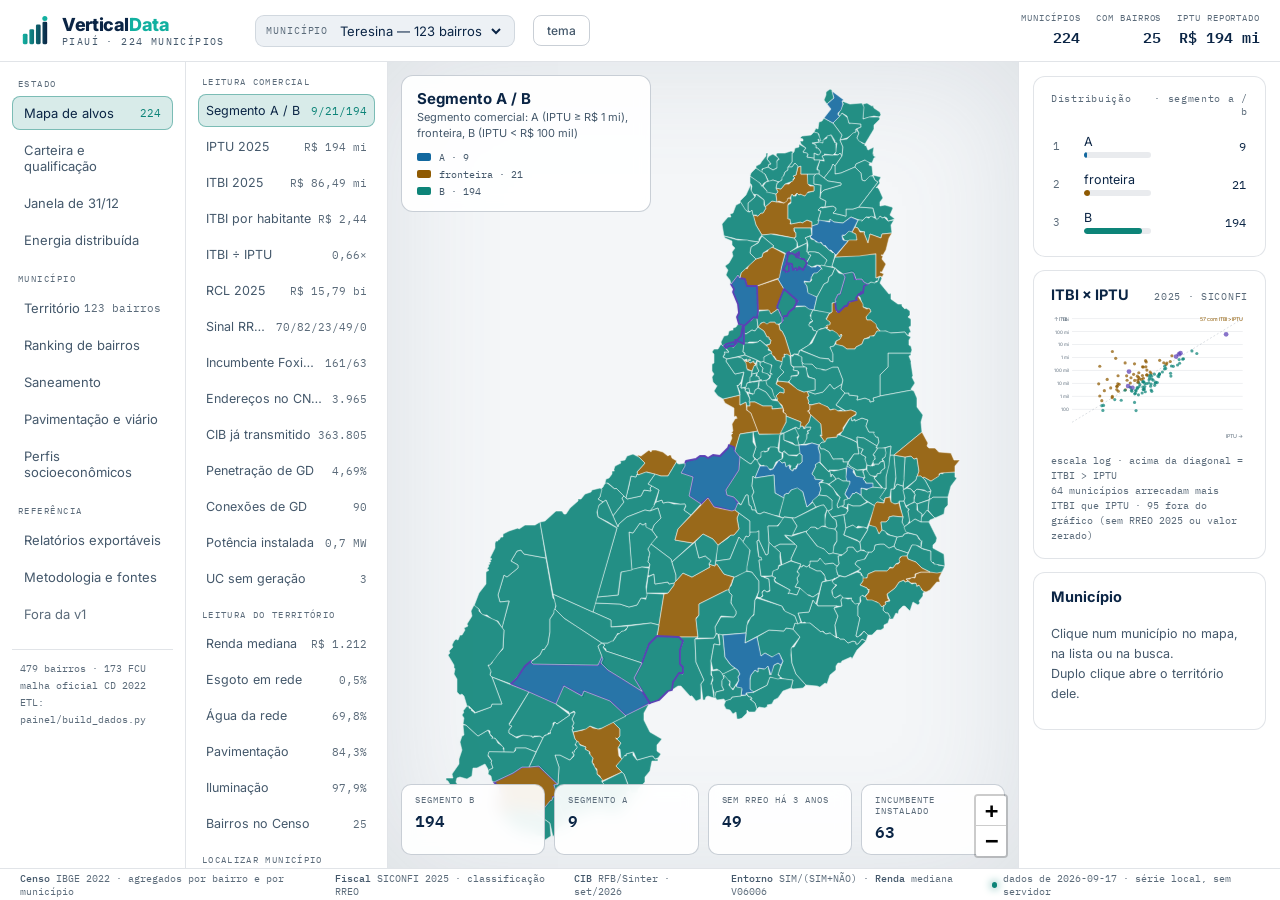
==== commit a00c1b0c: "BDGD e tarifas: o preço da energia e quem tem carga sem gerar Duas fontes que respondem à mesma perg" ====
--- a/painel/index.html
+++ b/painel/index.html
@@ -612,7 +612,7 @@
 const cs=v=>v==null?'':String(v).replace(/;/g,',');
 
 /* ============================================================ estado global */
-let META, CNEFE=null, GD=null, MUNF=[], MUN={}, SELMUN='2211001', SELM=null, KE='segmento';
+let META, CNEFE=null, GD=null, TAR=null, BDGD=null, MUNF=[], MUN={}, SELMUN='2211001', SELM=null, KE='segmento';
 let BAIRROS={}, FEATS=[], SELB=null, KT='renda_med';
 let mapE=null, layE=null, mapT=null, layT=null, layFcu=null, fcuOn=true;
 let hlPil=true, hlFox=false;
@@ -647,6 +647,7 @@
  gd_pen:{l:'Penetração de GD',full:'Conexões de geração distribuída ÷ domicílios do Censo 2022 (%) — mercado já atendido',val:p=>p.gd_pen,fmt:PC2,dir:1,mag:1,gd:1},
  gd_n:{l:'Conexões de GD',full:'Empreendimentos de micro e minigeração conectados (ANEEL, município é o menor recorte)',val:p=>p.gd_n,fmt:N,dir:1,mag:1,gd:1},
  gd_mw:{l:'Potência instalada',full:'Potência instalada de geração distribuída, em MW (ANEEL)',val:p=>p.gd_mw,fmt:MW,dir:1,mag:1,gd:1},
+ uc_sem_gd:{l:'UC sem geração',full:'Unidades consumidoras PJ de média/alta tensão sem geração própria (BDGD) — mercado de minigeração',val:p=>p.uc_sem_gd,fmt:N,dir:1,mag:1,gd:1},
  bairros:{l:'Bairros no Censo',full:'Bairros oficiais na malha CD2022 — define se o painel territorial funciona',val:p=>p.bairros,fmt:N,dir:1,censo:1,mag:1},
 };
 /* indicadores do mapa municipal ------------------------------------------ */
@@ -663,12 +664,15 @@
 
 /* ============================================================ carga */
 async function carregar(){
- const [meta,mun,cne,gd]=await Promise.all([
+ const [meta,mun,cne,gd,tar,bd]=await Promise.all([
    fetch('dados/meta.json').then(r=>r.json()),
    fetch('dados/municipios.json').then(r=>r.json()),
    fetch('dados/cnefe.json').then(r=>r.json()).catch(()=>null),
-   fetch('dados/aneel.json').then(r=>r.json()).catch(()=>null)]);
- META=meta; CNEFE=cne; GD=gd; MUNF=mun.features.map(f=>({p:f.properties,geo:f.geometry}));
+   fetch('dados/aneel.json').then(r=>r.json()).catch(()=>null),
+   fetch('dados/tarifas.json').then(r=>r.json()).catch(()=>null),
+   fetch('dados/bdgd.json').then(r=>r.json()).catch(()=>null)]);
+ META=meta; CNEFE=cne; GD=gd; TAR=tar; BDGD=bd;
+ MUNF=mun.features.map(f=>({p:f.properties,geo:f.geometry}));
  /* o CNEFE entra como propriedade do município: é volume de cadastro, que é a
     unidade em que a remessa ao CADURB é medida e precificada */
  if(CNEFE) MUNF.forEach(f=>{const c=CNEFE.municipios[f.p.cd]; if(c) Object.assign(f.p,{
@@ -679,6 +683,10 @@
  if(GD) MUNF.forEach(f=>{const g=GD.municipios[f.p.cd]; if(g) Object.assign(f.p,{
    gd_n:g.n, gd_kw:g.kw, gd_mw:g.kw/1000, gd_pen:g.pen, gd_solar:g.solar,
    gd_micro:g.micro, gd_ano:g.ano, gd_classe:g.classe, gd_ultima:g.ultima})});
+ /* BDGD: unidades consumidoras PJ de média e alta tensão. Mercado de
+    MINIgeração — comércio e indústria —, não o residencial. */
+ if(BDGD) MUNF.forEach(f=>{const b=BDGD.municipios[f.p.cd]; if(b) Object.assign(f.p,{
+   uc_mt:b.uc, uc_carga:b.carga_kw, uc_com_gd:b.com_gd, uc_sem_gd:b.sem_gd})});
  MUNF.forEach(f=>MUN[f.p.cd]=f);
  $('#stamp').textContent='dados de '+META.gerado_em+' · série local, sem servidor';
  aplicarTema(lerTema(),false);
@@ -1306,7 +1314,11 @@
 }
 function linhaGD(id,anos,series,rotulo,parcial){
  const s=$(id); if(!s) return;
- const W=300,H=140,pl=34,pr=10,pt=12,pb=20; s.innerHTML='';
+ /* as dimensões saem do viewBox do próprio elemento. Fixá-las na função fazia o
+    desenho vazar em qualquer <svg> com outra altura — foi o que cortou o eixo do
+    gráfico de participação, que tem 130 e recebia traçado de 140. */
+ const vb=(s.getAttribute('viewBox')||'0 0 300 140').split(/\s+/).map(Number);
+ const W=vb[2]||300, H=vb[3]||140, pl=34,pr=10,pt=12,pb=20; s.innerHTML='';
  const mk=(t,a,txt)=>{const e=document.createElementNS('http://www.w3.org/2000/svg',t);
    for(const k in a)e.setAttribute(k,a[k]); if(txt!=null)e.textContent=txt; s.appendChild(e); return e};
  const vals=series.flatMap(se=>se.v).filter(v=>v!=null);
@@ -1349,7 +1361,11 @@
     'paint-order':'stroke','stroke-linejoin':'round'},se.nome);
  });
 }
-const fmtCurto=v=>v>=1e6?(v/1e6).toFixed(1).replace('.',',')+'M':v>=1e3?Math.round(v/1e3)+'k':String(Math.round(v));
+/* o eixo serve tanto a contagem (22k) quanto a percentual (2,44): abaixo de 10
+   arredondar para inteiro apagaria a variação inteira da série */
+const fmtCurto=v=>v>=1e6?(v/1e6).toFixed(1).replace('.',',')+'M'
+ :v>=1e3?Math.round(v/1e3)+'k'
+ :v>=10?String(Math.round(v)):v.toFixed(2).replace('.',',');
 
 function paginaEnergia(){
  if(!GD){$('#pg-energia').innerHTML='<div class="topbar"><div><h2>Energia distribuída</h2>'+
@@ -1364,6 +1380,23 @@
    v:anos.map(a=>p.gd_ano[a]?(KGD==='n'?p.gd_ano[a][0]:p.gd_ano[a][1]/1000):null)});
  const rot=KGD==='n'?(v=>N(v)+' conexões'):(v=>MW(v));
 
+ /* Participação, não índice. Indexar a 2019 mede crescimento DESDE 2019 e é
+    dominado pelo boom inicial — chegava a dizer que o Piauí "acompanhou o país"
+    justamente no ano em que perdeu 29%. Participação responde à pergunta que
+    interessa, é UMA série e não depende de base arbitrária. */
+ const brA=GD.br_ano||{};
+ const anosIdx=anos.filter(a=>brA[a]&&acc[a]&&a>='2019');
+ const serieIdx=anosIdx.length?[{nome:'',cor:tok('--vd-cat-1'),
+   v:anosIdx.map(a=>100*acc[a][0]/brA[a])}]:[];
+ let DIAG='';
+ if(anosIdx.length>=3){
+  const ult=anosIdx[anosIdx.length-2], pen=anosIdx[anosIdx.length-3];
+  const sh=a=>100*acc[a][0]/brA[a], d=sh(ult)-sh(pen);
+  DIAG=`Participação do Piauí: <b>${PC2(sh(pen))}</b> em ${pen} → <b>${PC2(sh(ult))}</b> em ${ult}. `+
+   (d<-0.05?'O país ficou estável e o estado caiu — é <b>perda de participação</b>, não retração do mercado nacional.'
+    :d>0.05?'O estado <b>ganhou</b> participação.':'Participação estável.');
+ }
+
  const rank=MUNF.filter(f=>f.p.gd_pen!=null).sort((a,b)=>b.p.gd_pen-a.p.gd_pen).slice(0,14);
  const mx=rank.length?rank[0].p.gd_pen:1;
 
@@ -1399,14 +1432,56 @@
    </div>
    <svg id="gdSerie" viewBox="0 0 300 140" style="width:100%"></svg>
    <div class="nota">Um eixo por vez, de propósito: conexões e MW não dividem escala.<br>
-    <b>O último ponto é tracejado e vazado porque o ano está pela metade</b> — a conexão
-    mais recente na base é de <b>${GD.conexao_mais_recente}</b>. Lido como ano inteiro,
-    ele pareceria retração.<br>
-    O vale de 2025 tem outra causa: a ANEEL <b>suspendeu a atualização entre 23/09 e
-    13/11/2025</b> na migração SISGD → MMGD. Atualização diária não é o mesmo que dado
-    do dia.</div></div>
-
-  <div class="card"><h3>Penetração por município <span>conexões ÷ domicílios</span></h3>
+    <b>O último ponto é tracejado e vazado porque o ano está pela metade</b> — a base vai
+    até <b>${GD.conexao_mais_recente}</b>, fecha em trimestre. Lido como ano inteiro,
+    pareceria retração.<br>
+    <b>A queda de 2025 é real</b> e não é efeito da suspensão da ANEEL: aquela migração
+    derrubou <i>um mês</i> (outubro/2025, 300 conexões contra ~1.100 nos vizinhos), não o
+    ano. Ver a comparação com o Brasil ao lado.</div></div>
+
+  <div class="card"><h3>Participação do Piauí no Brasil <span>% das conexões do ano</span></h3>
+   <svg id="gdIdx" viewBox="0 0 300 130" style="width:100%"></svg>
+   <div class="nota">Brasil faz 900 mil conexões por ano e o Piauí, 20 mil — no mesmo eixo
+    o estado vira uma reta rente ao zero. Participação põe os dois numa grandeza só, sem
+    base arbitrária.<br>${DIAG}</div></div>
+
+  <div class="card" style="margin-top:14px"><h3>Tarifa vigente <span>${TAR?esc(TAR.agentes.join(', ')):'—'}</span></h3>
+   ${TAR&&TAR.residencial_b1?`
+   <div class="hrow"><span class="hl">B1 residencial · consumo comum</span><div class="bar">
+     <i style="width:100%;background:var(--vd-cat-1)"></i></div>
+    <b>R$ ${TAR.residencial_b1.total.toLocaleString('pt-BR',{minimumFractionDigits:2})}</b></div>
+   <div class="hrow"><span class="hl">B1 residencial · regime SCEE</span><div class="bar">
+     <i style="width:${100*TAR.residencial_b1_scee.total/TAR.residencial_b1.total}%;background:var(--vd-cat-3)"></i></div>
+    <b>R$ ${TAR.residencial_b1_scee.total.toLocaleString('pt-BR',{minimumFractionDigits:2})}</b></div>
+   <div class="nota">Valores por <b>MWh</b>, TUSD + TE, sem tributos. O <b>SCEE</b> é o regime de
+    quem tem geração própria — as duas linhas são <b>alternativas, não parcelas</b>: somá-las
+    produz um número que não existe.<br>
+    <b>Payback não é calculado aqui.</b> A Lei 14.300/2022 tem transição do Fio B até 2029 e a
+    regra muda com a data de conexão; publicar retorno sem isso seria inventar precisão.<br>
+    Vigência ${TAR.residencial_b1.vigencia[0]} a ${TAR.residencial_b1.vigencia[1]}.</div>`
+   :'<div class="empty">dados/tarifas.json não carregou</div>'}</div>
+
+  <div class="card" style="margin-top:14px"><h3>Minigeração: quem tem carga e não gera
+    <span>BDGD · PJ em média e alta tensão</span></h3>
+   ${BDGD?(()=>{const t=Object.values(BDGD.municipios);
+     const sem=t.reduce((a,x)=>a+x.sem_gd,0), com=t.reduce((a,x)=>a+x.com_gd,0);
+     const rk=MUNF.filter(f=>f.p.uc_sem_gd).sort((a,b)=>b.p.uc_sem_gd-a.p.uc_sem_gd).slice(0,8);
+     const mx=rk.length?rk[0].p.uc_sem_gd:1;
+     return `<div class="grid g2" style="margin-bottom:10px">
+      ${kpi('Sem geração própria',N(sem),'unidades PJ de média/alta tensão')}
+      ${kpi('Já com geração',N(com),'de '+N(sem+com)+' no estado')}</div>`+
+      rk.map(f=>`<div class="hrow"><span class="hl">${esc(f.p.name)}</span>
+        <div class="bar"><i style="width:${100*f.p.uc_sem_gd/mx}%;background:var(--vd-mag-4)"></i></div>
+        <b>${N(f.p.uc_sem_gd)}</b></div>`).join('')+
+      `<div class="nota">Aqui o endereço é preciso: <b>CEP completo, nome do bairro e coordenada
+        com 8 casas</b> — ao contrário da base tabular de geração, cujo CEP vem mascarado.<br>
+        <b>Cobre só pessoa jurídica</b> em média e alta tensão: ${N(sem+com)} unidades, contra
+        ${N(GD.uf_total.n)} conexões de geração no estado, quase todas residenciais. É o mercado
+        de minigeração, não o de telhado.<br>
+        Leitura: ${BDGD.linhas_lidas} linhas lidas, ${BDGD.linhas_agrupadas} agrupadas.</div>`})()
+   :'<div class="empty">dados/bdgd.json não carregou</div>'}</div>
+
+  <div class="card" style="margin-top:14px"><h3>Penetração por município <span>conexões ÷ domicílios</span></h3>
    <div>${rank.map((f,i)=>`
     <div class="rrow${f.p.cd===SELMUN?' sel':''}" data-cd="${f.p.cd}">
      <span class="i">${i+1}</span>
@@ -1415,22 +1490,24 @@
      <span class="val">${PC2(f.p.gd_pen)}</span></div>`).join('')}</div>
    <div class="nota">Mediana do estado: <b>${PC2(mediana)}</b>. Penetração alta significa
     mercado já atendido — e é onde a próxima venda é mais difícil, não mais fácil.</div></div>
- </div>
-
- <div class="grid g2" style="margin-top:14px">
-  <div class="card"><h3>Quem instala <span>classe de consumo · estado</span></h3>
+ 
+  <div class="card" style="margin-top:14px"><h3>Quem instala <span>classe de consumo · estado</span></h3>
    ${linhasCl.map(([k,n,cor])=>`
     <div class="hrow"><span class="hl">${esc(k)}</span>
      <div class="bar"><i style="width:${100*n/totCl}%;background:${cor}"></i></div>
      <b>${N(n)}</b></div>`).join('')}
    <div class="nota">Ordem fixa e rótulo em toda barra: a cor acompanha a classe, nunca a posição.</div></div>
 
-  <div class="card"><h3>O que esta base sustenta — e o que não</h3>
+  <div class="card" style="margin-top:14px"><h3>O que esta base sustenta — e o que não</h3>
    <div class="prosa">
     <p><b>Sustenta:</b> quanto já foi instalado, por município, com data. É desfecho observado —
      serve de rótulo para prever onde a adoção cresce.</p>
-    <p><b>Não sustenta:</b> número por bairro (a base para em município), nem leitura de
-     "hoje" (a conexão mais recente é de ${GD.conexao_mais_recente}).</p>
+    <p><b>Não sustenta:</b> contagem de geração <b>por bairro</b>, nem leitura de "hoje"
+     (a conexão mais recente é de ${GD.conexao_mais_recente}).</p>
+    <p><b>O que desce abaixo do município, e quanto:</b> a camada de pontos do <b>SIGEL</b>
+     dá coordenada com ~1,1 km e 79% de cobertura — superfície de densidade. O <b>BDGD</b>
+     dá CEP completo, bairro e coordenada exata, mas só para pessoa jurídica em média e
+     alta tensão. O residencial em massa continua sem recorte submunicipal publicado.</p>
     <p class="fonte">${esc(GD.fonte)} · licença ${esc(GD.licenca)} ·
      carga ${GD.vintage} · <a href="${GD.url}" target="_blank" rel="noopener">fonte</a></p>
    </div></div>
@@ -1439,6 +1516,7 @@
  /* o último ano só está completo se a base já tiver chegado a 31/12 dele */
  const parcial = GD.conexao_mais_recente < anos[anos.length-1]+'-12-31';
  linhaGD('#gdSerie',anos,serie,rot,parcial);
+ if(serieIdx.length) linhaGD('#gdIdx',anosIdx,serieIdx,v=>PC2(v),parcial);
  $$('#pg-energia [data-gd]').forEach(b=>b.onclick=()=>{KGD=b.dataset.gd;paginaEnergia()});
  $$('#pg-energia .rrow').forEach(r=>r.onclick=()=>{selecionarMun(r.dataset.cd,false);paginaEnergia()});
 }
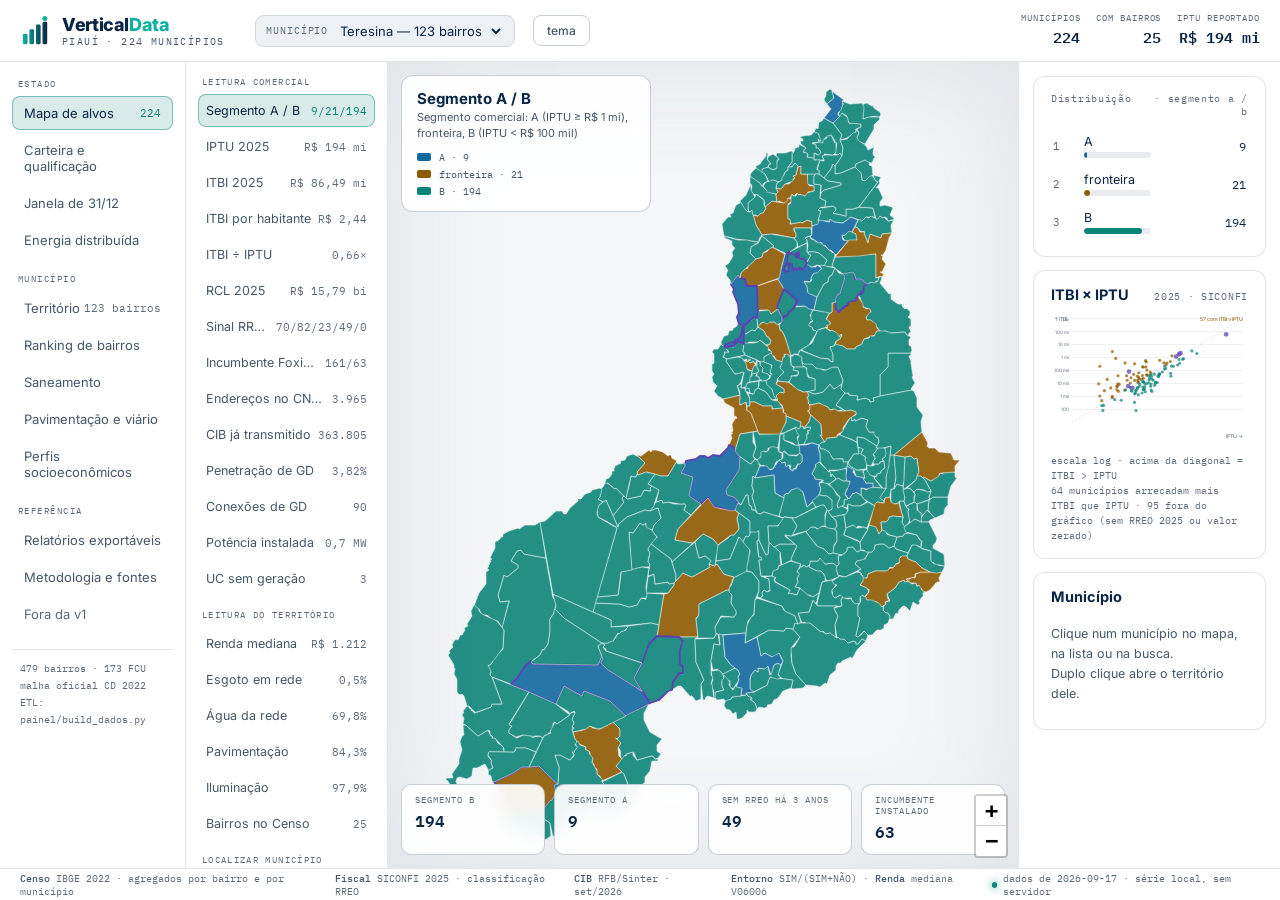
==== commit d9e3ecfd: "Corrigir a definição de penetração e a soma de consumo do BDGD Dois defeitos meus, achados ao revisa" ====
--- a/painel/index.html
+++ b/painel/index.html
@@ -644,7 +644,7 @@
  agua:{l:'Água da rede',full:'Domicílios com água da rede geral (%)',val:p=>p.agua,fmt:PC,dir:1,censo:1},
  pav:{l:'Pavimentação',full:'Domicílios em face com via pavimentada (%)',val:p=>p.pav,fmt:PC,dir:1,censo:1},
  ilum:{l:'Iluminação',full:'Domicílios em face com iluminação pública (%)',val:p=>p.ilum,fmt:PC,dir:1,censo:1},
- gd_pen:{l:'Penetração de GD',full:'Conexões de geração distribuída ÷ domicílios do Censo 2022 (%) — mercado já atendido',val:p=>p.gd_pen,fmt:PC2,dir:1,mag:1,gd:1},
+ gd_pen:{l:'Penetração de GD',full:'Conexões RESIDENCIAIS de geração distribuída ÷ domicílios do Censo 2022 (%) — mercado já atendido',val:p=>p.gd_pen,fmt:PC2,dir:1,mag:1,gd:1},
  gd_n:{l:'Conexões de GD',full:'Empreendimentos de micro e minigeração conectados (ANEEL, município é o menor recorte)',val:p=>p.gd_n,fmt:N,dir:1,mag:1,gd:1},
  gd_mw:{l:'Potência instalada',full:'Potência instalada de geração distribuída, em MW (ANEEL)',val:p=>p.gd_mw,fmt:MW,dir:1,mag:1,gd:1},
  uc_sem_gd:{l:'UC sem geração',full:'Unidades consumidoras PJ de média/alta tensão sem geração própria (BDGD) — mercado de minigeração',val:p=>p.uc_sem_gd,fmt:N,dir:1,mag:1,gd:1},
@@ -1419,7 +1419,7 @@
  <div class="grid g4" style="margin-bottom:14px">
   ${kpi('Conexões no PI',N(T.n),'micro e minigeração, todas fotovoltaicas')}
   ${kpi('Potência instalada',MW(T.kw/1000),'soma da potência dos empreendimentos')}
-  ${kpi('Penetração mediana',PC2(mediana),'conexões ÷ domicílios do Censo 2022')}
+  ${kpi('Penetração mediana',PC2(mediana),'conexões residenciais ÷ domicílios')}
   ${kpi('Municípios com registro',N(T.municipios_com)+' de 224','nenhum município do PI está zerado')}
  </div>
 
@@ -1481,7 +1481,7 @@
         Leitura: ${BDGD.linhas_lidas} linhas lidas, ${BDGD.linhas_agrupadas} agrupadas.</div>`})()
    :'<div class="empty">dados/bdgd.json não carregou</div>'}</div>
 
-  <div class="card" style="margin-top:14px"><h3>Penetração por município <span>conexões ÷ domicílios</span></h3>
+  <div class="card" style="margin-top:14px"><h3>Penetração por município <span>residencial ÷ domicílios</span></h3>
    <div>${rank.map((f,i)=>`
     <div class="rrow${f.p.cd===SELMUN?' sel':''}" data-cd="${f.p.cd}">
      <span class="i">${i+1}</span>
@@ -1489,7 +1489,9 @@
       <i style="width:${100*f.p.gd_pen/mx}%;background:var(--vd-mag-4)"></i></div></span>
      <span class="val">${PC2(f.p.gd_pen)}</span></div>`).join('')}</div>
    <div class="nota">Mediana do estado: <b>${PC2(mediana)}</b>. Penetração alta significa
-    mercado já atendido — e é onde a próxima venda é mais difícil, não mais fácil.</div></div>
+    mercado já atendido — e é onde a próxima venda é mais difícil, não mais fácil.<br>
+    <b>Só conexões residenciais</b> (classes RE e REBR) no numerador: comércio, rural e
+    indústria não moram em domicílio, e incluí-los inflava a conta em 1 a 2 pontos.</div></div>
  
   <div class="card" style="margin-top:14px"><h3>Quem instala <span>classe de consumo · estado</span></h3>
    ${linhasCl.map(([k,n,cor])=>`
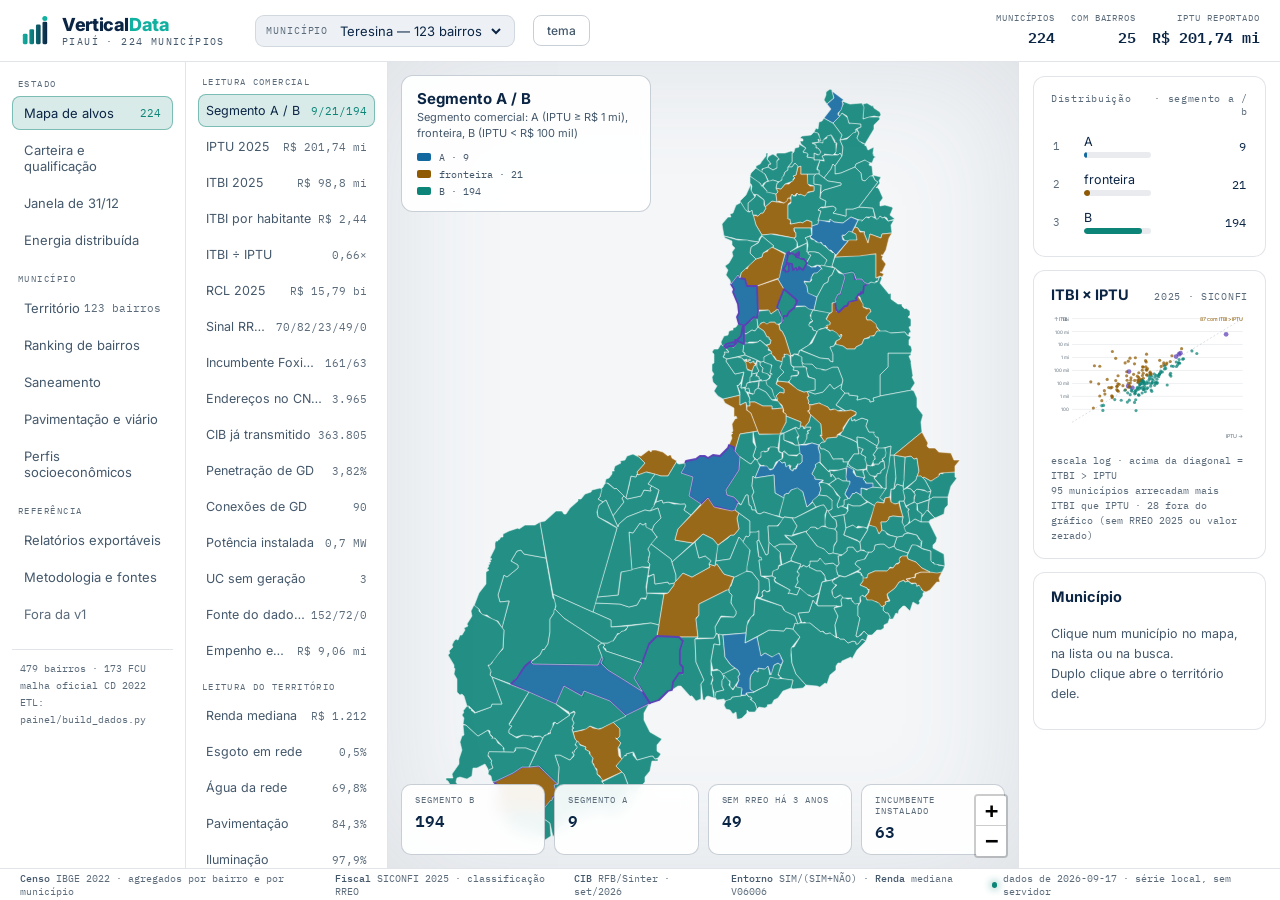
==== commit 0d49ea2b: "Ligar o TCE ao painel e atualizar o e-SIC que ele tornou parcial O painel ainda mostrava os 72 em br" ====
--- a/painel/index.html
+++ b/painel/index.html
@@ -264,7 +264,8 @@
 .rrow .i{font-family:var(--f-mono);font-size:11px;color:var(--dim)}
 .rrow .n{font-size:12.5px;overflow:hidden;text-overflow:ellipsis;white-space:nowrap}
 .rrow .val{font-family:var(--f-mono);font-size:12px;text-align:right}
-.hrow{display:grid;grid-template-columns:150px 1fr 60px;gap:10px;align-items:center;padding:5px 0;font-size:12px;color:var(--mut)}
+.hrow{display:grid;grid-template-columns:minmax(0,150px) 1fr minmax(64px,auto);gap:10px;align-items:center;padding:5px 0;font-size:12px;color:var(--mut)}
+.hrow>b{white-space:nowrap;text-align:right}
 .hrow b{font-family:var(--f-mono);font-size:12px;color:var(--ink);text-align:right;font-weight:500}
 /* badges */
 .tag{display:inline-block;font-family:var(--f-mono);font-size:9.5px;letter-spacing:.06em;padding:2px 7px;border-radius:5px;border:1px solid var(--line2);color:var(--mut);white-space:nowrap}
@@ -612,7 +613,7 @@
 const cs=v=>v==null?'':String(v).replace(/;/g,',');
 
 /* ============================================================ estado global */
-let META, CNEFE=null, GD=null, TAR=null, BDGD=null, MUNF=[], MUN={}, SELMUN='2211001', SELM=null, KE='segmento';
+let META, CNEFE=null, GD=null, TAR=null, BDGD=null, TCE=null, MUNF=[], MUN={}, SELMUN='2211001', SELM=null, KE='segmento';
 let BAIRROS={}, FEATS=[], SELB=null, KT='renda_med';
 let mapE=null, layE=null, mapT=null, layT=null, layFcu=null, fcuOn=true;
 let hlPil=true, hlFox=false;
@@ -648,6 +649,10 @@
  gd_n:{l:'Conexões de GD',full:'Empreendimentos de micro e minigeração conectados (ANEEL, município é o menor recorte)',val:p=>p.gd_n,fmt:N,dir:1,mag:1,gd:1},
  gd_mw:{l:'Potência instalada',full:'Potência instalada de geração distribuída, em MW (ANEEL)',val:p=>p.gd_mw,fmt:MW,dir:1,mag:1,gd:1},
  uc_sem_gd:{l:'UC sem geração',full:'Unidades consumidoras PJ de média/alta tensão sem geração própria (BDGD) — mercado de minigeração',val:p=>p.uc_sem_gd,fmt:N,dir:1,mag:1,gd:1},
+ fonte_fiscal:{l:'Fonte do dado fiscal',full:'De onde vêm IPTU e ITBI: demonstrativo ao SICONFI ou prestação de contas ao TCE-PI',cat:1,
+   cat_ord:['SICONFI/RREO','TCE-PI','sem dado'],
+   val:p=>p.fonte_fiscal||'sem dado',fmt:v=>v},
+ tce_pj:{l:'Empenho em serviços PJ',full:'Empenhado no elemento 3.3.90.39 (Outros Serviços de Terceiros — PJ), TCE-PI. É o tamanho do elemento, não o saldo livre',val:p=>p.tce_pj,fmt:MI,dir:1,mag:1},
  bairros:{l:'Bairros no Censo',full:'Bairros oficiais na malha CD2022 — define se o painel territorial funciona',val:p=>p.bairros,fmt:N,dir:1,censo:1,mag:1},
 };
 /* indicadores do mapa municipal ------------------------------------------ */
@@ -664,14 +669,15 @@
 
 /* ============================================================ carga */
 async function carregar(){
- const [meta,mun,cne,gd,tar,bd]=await Promise.all([
+ const [meta,mun,cne,gd,tar,bd,tc]=await Promise.all([
    fetch('dados/meta.json').then(r=>r.json()),
    fetch('dados/municipios.json').then(r=>r.json()),
    fetch('dados/cnefe.json').then(r=>r.json()).catch(()=>null),
    fetch('dados/aneel.json').then(r=>r.json()).catch(()=>null),
    fetch('dados/tarifas.json').then(r=>r.json()).catch(()=>null),
-   fetch('dados/bdgd.json').then(r=>r.json()).catch(()=>null)]);
- META=meta; CNEFE=cne; GD=gd; TAR=tar; BDGD=bd;
+   fetch('dados/bdgd.json').then(r=>r.json()).catch(()=>null),
+   fetch('dados/tce.json').then(r=>r.json()).catch(()=>null)]);
+ META=meta; CNEFE=cne; GD=gd; TAR=tar; BDGD=bd; TCE=tc;
  MUNF=mun.features.map(f=>({p:f.properties,geo:f.geometry}));
  /* o CNEFE entra como propriedade do município: é volume de cadastro, que é a
     unidade em que a remessa ao CADURB é medida e precificada */
@@ -687,6 +693,20 @@
     MINIgeração — comércio e indústria —, não o residencial. */
  if(BDGD) MUNF.forEach(f=>{const b=BDGD.municipios[f.p.cd]; if(b) Object.assign(f.p,{
    uc_mt:b.uc, uc_carga:b.carga_kw, uc_com_gd:b.com_gd, uc_sem_gd:b.sem_gd})});
+ /* TCE-PI: prestação de contas ao Tribunal. Tem os 72 que faltam no SICONFI.
+    As duas NÃO se sobrepõem em silêncio — o SICONFI continua sendo `iptu`, e o
+    TCE entra como campo próprio. Onde só o TCE existe, ele preenche e a origem
+    fica registrada, para nenhuma tela afirmar SICONFI onde não há. */
+ if(TCE) MUNF.forEach(f=>{const t=TCE.municipios[f.p.cd]; if(!t) return;
+   f.p.tce_iptu=t.iptu; f.p.tce_itbi=t.itbi; f.p.tce_divida=t.iptu_divida;
+   f.p.tce_pj=(t.terceiros_pj||{}).empenhada;
+   if(f.p.iptu==null&&t.iptu!=null){f.p.iptu=t.iptu; f.p.fonte_fiscal='TCE-PI'}
+   if(f.p.itbi==null&&t.itbi!=null) f.p.itbi=t.itbi;
+   if(f.p.fonte_fiscal==null&&f.p.iptu!=null) f.p.fonte_fiscal='SICONFI/RREO';
+   /* divergência material entre as duas prestações do MESMO município */
+   if(t.iptu!=null&&f.p.fonte_fiscal==='SICONFI/RREO'&&f.p.iptu>0){
+     const r=t.iptu/f.p.iptu; if(r<0.9||r>1.1) f.p.tce_diverge=r;
+   }});
  MUNF.forEach(f=>MUN[f.p.cd]=f);
  $('#stamp').textContent='dados de '+META.gerado_em+' · série local, sem servidor';
  aplicarTema(lerTema(),false);
@@ -827,6 +847,10 @@
 function paginaEstado(){
  /* indicador que depende de base ausente não vira uma tela inteira de "sem dado" */
  if(!CNEFE) delete IE.end;
+ /* mesma invariante para as bases de energia: sem o arquivo, o trilho oferecia
+    quatro botões que pintavam os 224 municípios de cinza */
+ if(!GD){delete IE.gd_pen; delete IE.gd_n; delete IE.gd_mw}
+ if(!BDGD) delete IE.uc_sem_gd;
  Object.keys(IE).forEach(k=>{const d=IE[k]; if(!d.cat) d._q=quintis(MUNF.map(f=>d.val(f.p)))});
  mapE=L.map('mapEstado',{zoomControl:false,attributionControl:false,zoomSnap:.1,zoomDelta:.5,wheelPxPerZoomLevel:120,minZoom:3,maxZoom:18}).setView(PI_VIEW[0],PI_VIEW[1]);
  L.control.zoom({position:'bottomright'}).addTo(mapE);
@@ -1392,8 +1416,15 @@
  if(anosIdx.length>=3){
   const ult=anosIdx[anosIdx.length-2], pen=anosIdx[anosIdx.length-3];
   const sh=a=>100*acc[a][0]/brA[a], d=sh(ult)-sh(pen);
-  DIAG=`Participação do Piauí: <b>${PC2(sh(pen))}</b> em ${pen} → <b>${PC2(sh(ult))}</b> em ${ult}. `+
-   (d<-0.05?'O país ficou estável e o estado caiu — é <b>perda de participação</b>, não retração do mercado nacional.'
+  /* a frase anterior afirmava que "o país ficou estável" sem nunca olhar o nível
+     nacional. Se o Brasil encolhe e o Piauí encolhe mais, a participação cai do
+     mesmo jeito — e a afirmação seria falsa. Agora o país é medido. */
+  const varBR=100*(brA[ult]-brA[pen])/brA[pen];
+  const paraBR=Math.abs(varBR)<5?'ficou estável':varBR>0?`cresceu ${Math.round(varBR)}%`:`caiu ${Math.round(-varBR)}%`;
+  DIAG=`Participação do Piauí: <b>${PC2(sh(pen))}</b> em ${pen} → <b>${PC2(sh(ult))}</b> em ${ult}, `+
+   `enquanto o Brasil <b>${paraBR}</b>. `+
+   (d<-0.05?(varBR>-5?'É <b>perda de participação</b>, não retração do mercado nacional.'
+                     :'Os dois caíram — parte da queda é do mercado, não só do estado.')
     :d>0.05?'O estado <b>ganhou</b> participação.':'Participação estável.');
  }
 
@@ -1417,7 +1448,8 @@
   <span class="chip real"><span class="d"></span>dado real · ANEEL ${GD.vintage}</span></div>
 
  <div class="grid g4" style="margin-bottom:14px">
-  ${kpi('Conexões no PI',N(T.n),'micro e minigeração, todas fotovoltaicas')}
+  ${kpi('Conexões no PI',N(T.n),T.solar===T.n?'micro e minigeração, todas fotovoltaicas'
+    :`micro e minigeração · ${PC2(100*T.solar/T.n)} fotovoltaicas`)}
   ${kpi('Potência instalada',MW(T.kw/1000),'soma da potência dos empreendimentos')}
   ${kpi('Penetração mediana',PC2(mediana),'conexões residenciais ÷ domicílios')}
   ${kpi('Municípios com registro',N(T.municipios_com)+' de 224','nenhum município do PI está zerado')}
@@ -1443,10 +1475,17 @@
    <svg id="gdIdx" viewBox="0 0 300 130" style="width:100%"></svg>
    <div class="nota">Brasil faz 900 mil conexões por ano e o Piauí, 20 mil — no mesmo eixo
     o estado vira uma reta rente ao zero. Participação põe os dois numa grandeza só, sem
-    base arbitrária.<br>${DIAG}</div></div>
+    base arbitrária.<br>${DIAG}
+    ${GD.penetracao?`<br><b>E a queda não é mercado fraco.</b> A penetração residencial
+    acumulada do Piauí é <b>${PC2(GD.penetracao.uf)}</b> contra <b>${PC2(GD.penetracao.br)}</b>
+    do Brasil — <b>${(GD.penetracao.uf/GD.penetracao.br).toFixed(2).replace('.',',')}×</b> a
+    média nacional. O estado adotou antes e mais rápido, e agora desacelera de uma base mais
+    alta: é saturação do segmento fácil, não falta de demanda. A consequência comercial é
+    direta — o telhado residencial aqui está mais colhido que no resto do país, o que torna
+    a lista de minigeração ao lado <i>mais</i> valiosa, não menos.`:''}</div></div>
 
   <div class="card" style="margin-top:14px"><h3>Tarifa vigente <span>${TAR?esc(TAR.agentes.join(', ')):'—'}</span></h3>
-   ${TAR&&TAR.residencial_b1?`
+   ${TAR&&TAR.residencial_b1&&TAR.residencial_b1_scee?`
    <div class="hrow"><span class="hl">B1 residencial · consumo comum</span><div class="bar">
      <i style="width:100%;background:var(--vd-cat-1)"></i></div>
     <b>R$ ${TAR.residencial_b1.total.toLocaleString('pt-BR',{minimumFractionDigits:2})}</b></div>
@@ -1459,7 +1498,7 @@
     <b>Payback não é calculado aqui.</b> A Lei 14.300/2022 tem transição do Fio B até 2029 e a
     regra muda com a data de conexão; publicar retorno sem isso seria inventar precisão.<br>
     Vigência ${TAR.residencial_b1.vigencia[0]} a ${TAR.residencial_b1.vigencia[1]}.</div>`
-   :'<div class="empty">dados/tarifas.json não carregou</div>'}</div>
+   :`<div class="empty">${TAR?'a tarifa B1 residencial vigente não foi encontrada — conferir DscDetalhe/SigAgente em build_tarifas.py':'dados/tarifas.json não carregou'}</div>`}</div>
 
   <div class="card" style="margin-top:14px"><h3>Minigeração: quem tem carga e não gera
     <span>BDGD · PJ em média e alta tensão</span></h3>
@@ -1473,12 +1512,22 @@
       rk.map(f=>`<div class="hrow"><span class="hl">${esc(f.p.name)}</span>
         <div class="bar"><i style="width:${100*f.p.uc_sem_gd/mx}%;background:var(--vd-mag-4)"></i></div>
         <b>${N(f.p.uc_sem_gd)}</b></div>`).join('')+
+      /* o cartão prometia "bairro" e mostrava só total por município — a lista
+         por bairro já estava no JSON, sem consumidor */
+      (()=>{const bs=(BDGD.alvos_por_bairro||{})[SELMUN]||[];
+        if(!bs.length) return '';
+        const p=MUN[SELMUN]?MUN[SELMUN].p.name:SELMUN;
+        return `<div class="nota" style="border-top:none;padding-top:12px"><b>Onde estão, em ${esc(p)}</b>
+         — bairros com 3 ou mais unidades sem geração, por carga instalada:</div>`+
+         bs.map(b=>`<div class="hrow"><span class="hl">${esc(b.bairro)} · ${N(b.n)} UC</span>
+           <div class="bar"><i style="width:${100*b.carga/bs[0].carga}%;background:var(--vd-cat-3)"></i></div>
+           <b>${N(b.carga)} kW</b></div>`).join('')})()+
       `<div class="nota">Aqui o endereço é preciso: <b>CEP completo, nome do bairro e coordenada
         com 8 casas</b> — ao contrário da base tabular de geração, cujo CEP vem mascarado.<br>
         <b>Cobre só pessoa jurídica</b> em média e alta tensão: ${N(sem+com)} unidades, contra
         ${N(GD.uf_total.n)} conexões de geração no estado, quase todas residenciais. É o mercado
         de minigeração, não o de telhado.<br>
-        Leitura: ${BDGD.linhas_lidas} linhas lidas, ${BDGD.linhas_agrupadas} agrupadas.</div>`})()
+        Leitura: ${N(BDGD.linhas_lidas)} linhas, conferidas contra o agrupamento.</div>`})()
    :'<div class="empty">dados/bdgd.json não carregou</div>'}</div>
 
   <div class="card" style="margin-top:14px"><h3>Penetração por município <span>residencial ÷ domicílios</span></h3>
@@ -1518,9 +1567,14 @@
  /* o último ano só está completo se a base já tiver chegado a 31/12 dele */
  const parcial = GD.conexao_mais_recente < anos[anos.length-1]+'-12-31';
  linhaGD('#gdSerie',anos,serie,rot,parcial);
- if(serieIdx.length) linhaGD('#gdIdx',anosIdx,serieIdx,v=>PC2(v),parcial);
+ /* `parcial` foi calculado sobre `anos`; este gráfico usa `anosIdx`, que pode
+    terminar antes. Aplicá-lo às cegas tracejava um ano COMPLETO. */
+ if(serieIdx.length) linhaGD('#gdIdx',anosIdx,serieIdx,v=>PC2(v),
+   parcial && anosIdx[anosIdx.length-1]===anos[anos.length-1]);
  $$('#pg-energia [data-gd]').forEach(b=>b.onclick=()=>{KGD=b.dataset.gd;paginaEnergia()});
- $$('#pg-energia .rrow').forEach(r=>r.onclick=()=>{selecionarMun(r.dataset.cd,false);paginaEnergia()});
+ /* esta tela lê MUN[SELMUN] e marca a linha por SELMUN — usar selecionarMun(),
+    que mexe em SELM, trocava a seleção do MAPA DE ESTADO e não mudava nada aqui */
+ $$('#pg-energia .rrow').forEach(r=>r.onclick=()=>{trocarMunicipio(r.dataset.cd)});
 }
 
 function paginaJanela(){
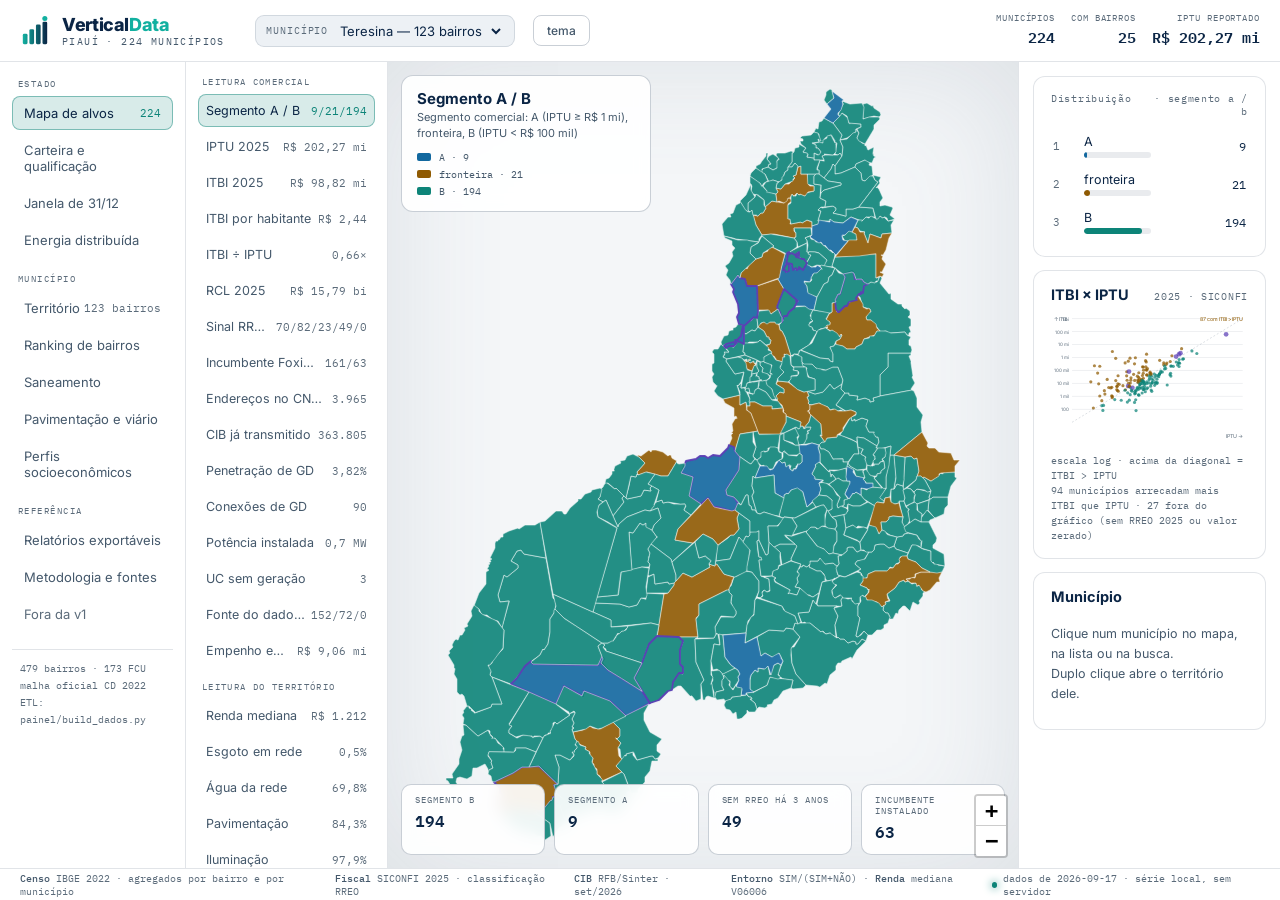
==== commit b42d0ce8: "Seguir as três recomendações: a marcação muda de sentido, e os dois pedidos ficam prontos §5.3 — o p" ====
--- a/painel/index.html
+++ b/painel/index.html
@@ -997,7 +997,7 @@
   p.papel==='vitrine'?'<span class="tag pil">vitrine</span>':'',
   p.tenant_fox?'<span class="tag fox">host Foxinline</span>':'',
   rotRreo(p)!=='3 de 3'?`<span class="tag warn">RREO: ${rotRreo(p)}</span>`:'',
-  p.hipotese_itbi_rural?'<span class="tag warn">hipótese ITBI rural</span>':'',
+  p.hipotese_itbi_rural?'<span class="tag warn" title="ITBI alto por valor de transação, não por volume de imóvel rural. Conformidade sim; recuperação de IPTU não.">conformidade, não IPTU</span>':'',
   p.cib_ativo?'<span class="tag b">CIB ativo</span>':'',
  ].filter(Boolean).join(' ');
  const divPop=p.pop_csv&&p.pop&&Math.abs(p.pop-p.pop_csv)>0;
@@ -1244,7 +1244,7 @@
   <select id="fFox"><option value="">tenant: indiferente</option><option value="0">sem host Foxinline</option><option value="1">com host Foxinline</option></select>
   <select id="fRreo"><option value="">RREO: indiferente</option><option value="nunca em 3 anos">nunca entregou (3 anos)</option><option value="falhou em 2025">falhou em 2025</option><option value="falhou antes de 2025">falhou antes de 2025</option><option value="3 de 3">3 de 3</option></select>
   <select id="fBai"><option value="">bairros: indiferente</option><option value="1">com bairros no Censo</option><option value="0">sem bairros</option></select>
-  <select id="fPapel"><option value="">papel: indiferente</option><option value="piloto">piloto</option><option value="alvo_itbi">alvo ITBI</option><option value="hip">hipótese ITBI rural</option></select>
+  <select id="fPapel"><option value="">papel: indiferente</option><option value="piloto">piloto</option><option value="alvo_itbi">alvo ITBI</option><option value="hip">conformidade, não IPTU</option></select>
   <input id="fQ" placeholder="buscar município…" style="min-width:180px">
   <button class="btn" id="expC">Exportar CSV</button>
   <span id="cCount" style="font-family:var(--f-mono);font-size:11.5px;color:var(--mut)"></span>
@@ -1302,7 +1302,7 @@
    p.papel==='vitrine'?'<span class="tag pil">vitrine</span>':'',
    p.tenant_fox?'<span class="tag fox">Fox</span>':'',
    rotRreo(p)==='nunca em 3 anos'?'<span class="tag warn">sem RREO 3a</span>':rotRreo(p)==='falhou em 2025'?'<span class="tag warn">RREO 25</span>':rotRreo(p)==='falhou antes de 2025'?'<span class="tag">RREO 2/3</span>':'',
-   p.hipotese_itbi_rural?'<span class="tag warn">ITBI rural?</span>':'',
+   p.hipotese_itbi_rural?'<span class="tag warn">conformidade, não IPTU</span>':'',
    p.cib_ativo?'<span class="tag b">CIB</span>':''].filter(Boolean).join(' ');
   const seg=p.segmento==='A'?'<span class="tag a">A</span>':p.segmento==='fronteira'?'<span class="tag f">fr</span>'
    :p.segmento==='B'?'<span class="tag b">B</span>':'<span class="tag warn">—</span>';
@@ -1873,8 +1873,11 @@
     <li><b>IPTU e ITBI vêm do portal SICONFI</b> (classificação RREO), nunca da soma crua da API MSC — que devolve três valores divergentes e <b>ITBI = 0</b> em municípios com cartório ativo. Não misturar portal e API na mesma tabela.</li>
     <li><b>Tenant Foxinline</b> vem de Certificate Transparency: evidência <b>forte para presença, fraca para ausência</b>. E há uma cegueira estrutural — <code>cerurb.prourb.foxinline.com</code> é host único, então municípios do programa estadual não aparecem.</li>
     <li><b>CIB transmitido</b>: a lista de inscrições ativas da RFB (set/2026) traz 188 municípios no Brasil e, no Piauí, <b>só Teresina</b> (363.805). A formulação segura para o deck é "menos de 4% dos 5.570 municípios até set/2026".</li>
-    <li><b>O arquivo <code>adesoes.xls</code> da RFB não é uma lista de adesões.</b> A aba chama-se TOM e traz os 5.570 municípios do país — é tabela de referência. Não serve para afirmar quem aderiu ao convênio; isso continua dependendo do e-SIC à Receita.</li>
-    <li><b>Hipótese ITBI rural:</b> os sete municípios do sul com ITBI alto e IPTU quase nulo têm receita provavelmente ligada a <b>terra rural</b> — cujo CIB é alimentado pelo INCRA via SNCR, não pelo município. Estão marcados como hipótese e <b>não</b> como alvo.</li>
+    <li><b>O arquivo <code>adesoes.xls</code> da RFB não é uma lista de adesões</b> — a aba chama-se TOM e traz os 5.570 municípios do país, é tabela de referência. Verificado em 19/09: a RFB <b>não publica</b> lista de adesões em lugar nenhum.
+     Mas o denominador que sustenta a venda não depende disso: <b>transmitir implica ter aderido</b>, e a lista de inscrições ativas dá 188 municípios no país. Quem <b>não</b> transmitiu é exato — <b>5.382 de 5.570</b>, e no Piauí 223 de 224. A lista de adesões daria <b>segmentação</b> (separar "assinou e parou" de "nem assinou"), não denominador.</li>
+    <li><b>Os sete do sul: a hipótese caiu, e a conclusão inverteu.</b> Sete municípios do MATOPIBA arrecadam ITBI alto com IPTU quase nulo — Santa Filomena, R$ 780 de IPTU no ano e R$ 2,87 mi de ITBI. Supunha-se receita de <b>terra rural</b>, e por isso eram marcados como hipótese, não alvo.
+     Medido contra o CNEFE: eles têm <b>9,4% de endereços agropecuários contra 13,0% de mediana estadual</b> — são <b>menos</b> agrícolas, não mais. O que os distingue é o <b>ITBI por endereço, 36× o resto</b>: não é volume de imóvel rural, é valor por transação.
+     E o IPTU quase nulo é real — R$ 780 e R$ 200 <b>idênticos nas duas fontes independentes</b> (SICONFI e TCE-PI). Com RCL de R$ 33 a 82 mi, <b>são bons alvos de conformidade e péssimos de recuperação fiscal</b>. A marcação continua; o que ela quer dizer mudou: <b>nunca abrir a conversa por IPTU</b>.</li>
     <li><b>CNEFE é cadastro de endereços, não de imóveis.</b> Traz o que o Censo enumerou — com coordenada, tipo e nome de logradouro, CEP e número —, mas <b>não</b> tem inscrição imobiliária, titular nem geometria de lote: mede a distância até o cadastro do município, não o substitui. O corte por bairro é feito por <b>geometria</b>, não por código de setor: o CNEFE referencia setores de <i>coleta</i> e os agregados do Censo usam setores de <i>divulgação</i>, e juntar pelos códigos perderia 10,4% dos endereços do Piauí. Aferição: em Teresina, as 363.805 inscrições CIB ativas equivalem a <b>97,9%</b> dos 371.548 endereços que o Censo enumerou dentro da malha de bairros.</li>
     <li><b>A situação do RREO é lida do tripé de entregas, não da coluna de sinal.</b> O <code>qualificacao-pi.csv</code> só nomeia duas falhas (<code>NUNCA_3ANOS</code> e <code>FALHOU_2025</code>) e deixa o campo vazio para todo o resto — inclusive para <b>82 municípios que entregaram 2025 mas faltaram em 2023 ou 2024</b>. Ler o vazio como "em dia" pintava esses 82 de verde. A classificação exibida (3 de 3 · falhou antes de 2025 · falhou em 2025 · nunca em 3 anos) vem de <code>rreo2023/2024/2025</code>.</li>
     <li><b>72 municípios não entregaram RREO 2025.</b> Para eles o campo fiscal é <b>ausente</b>, não zero — aparecem em cinza no mapa e com travessão na tabela. Outros 13 reportaram <b>IPTU igual a zero</b>, que é dado, não falta de dado. Somar os dois grupos como "arrecada nada" seria erro de leitura.</li>
